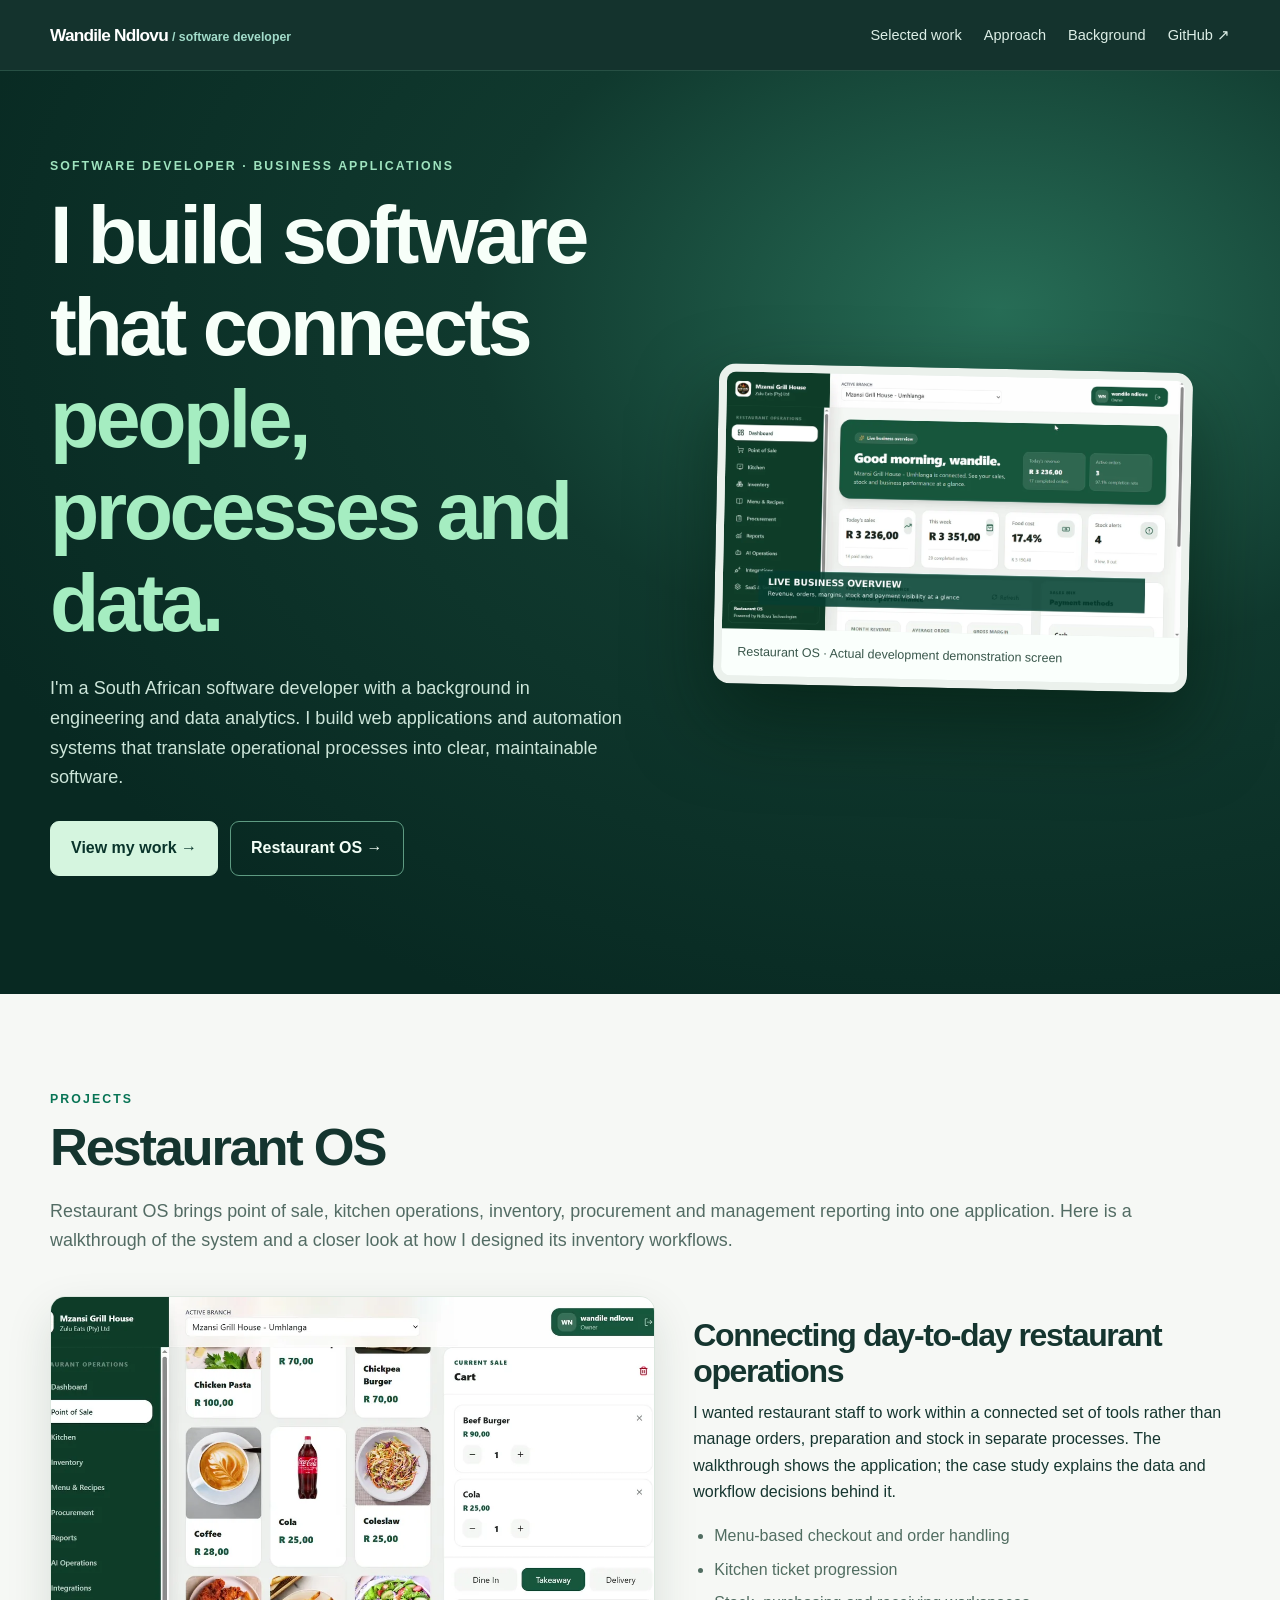
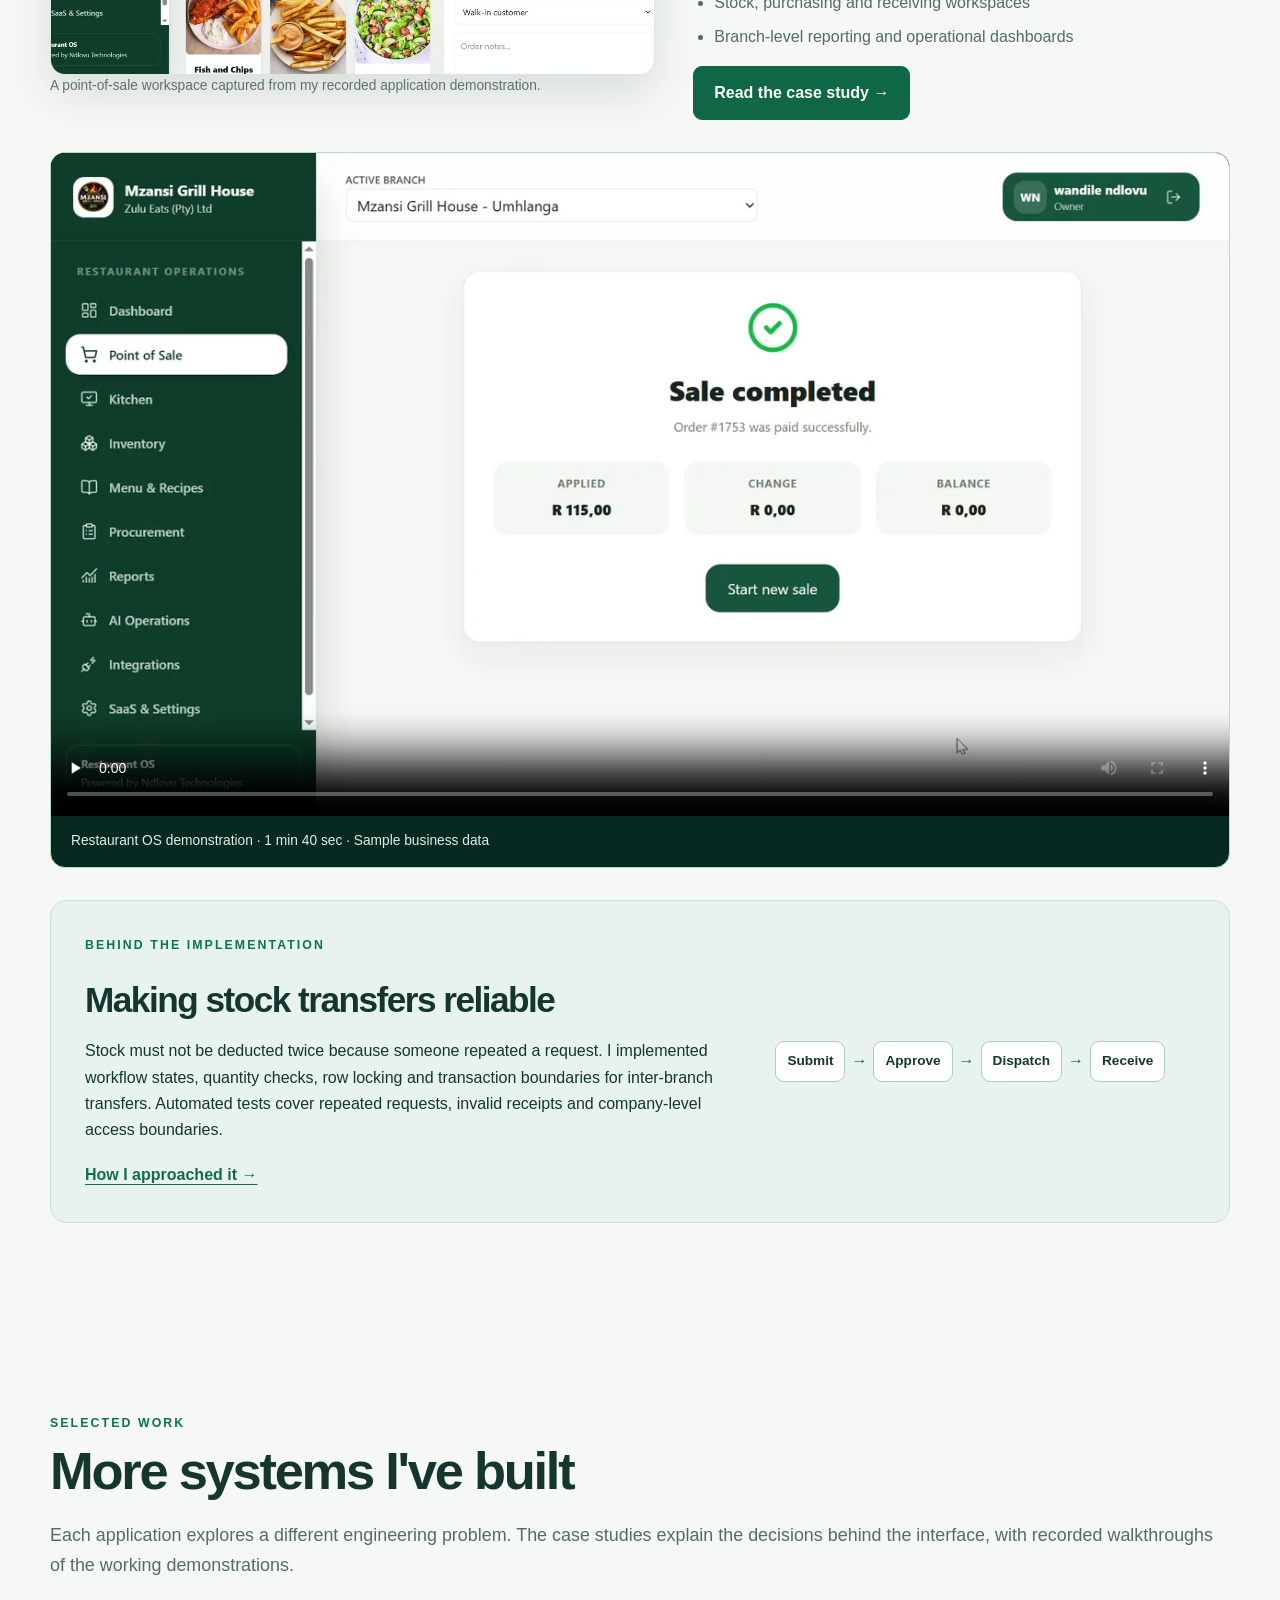
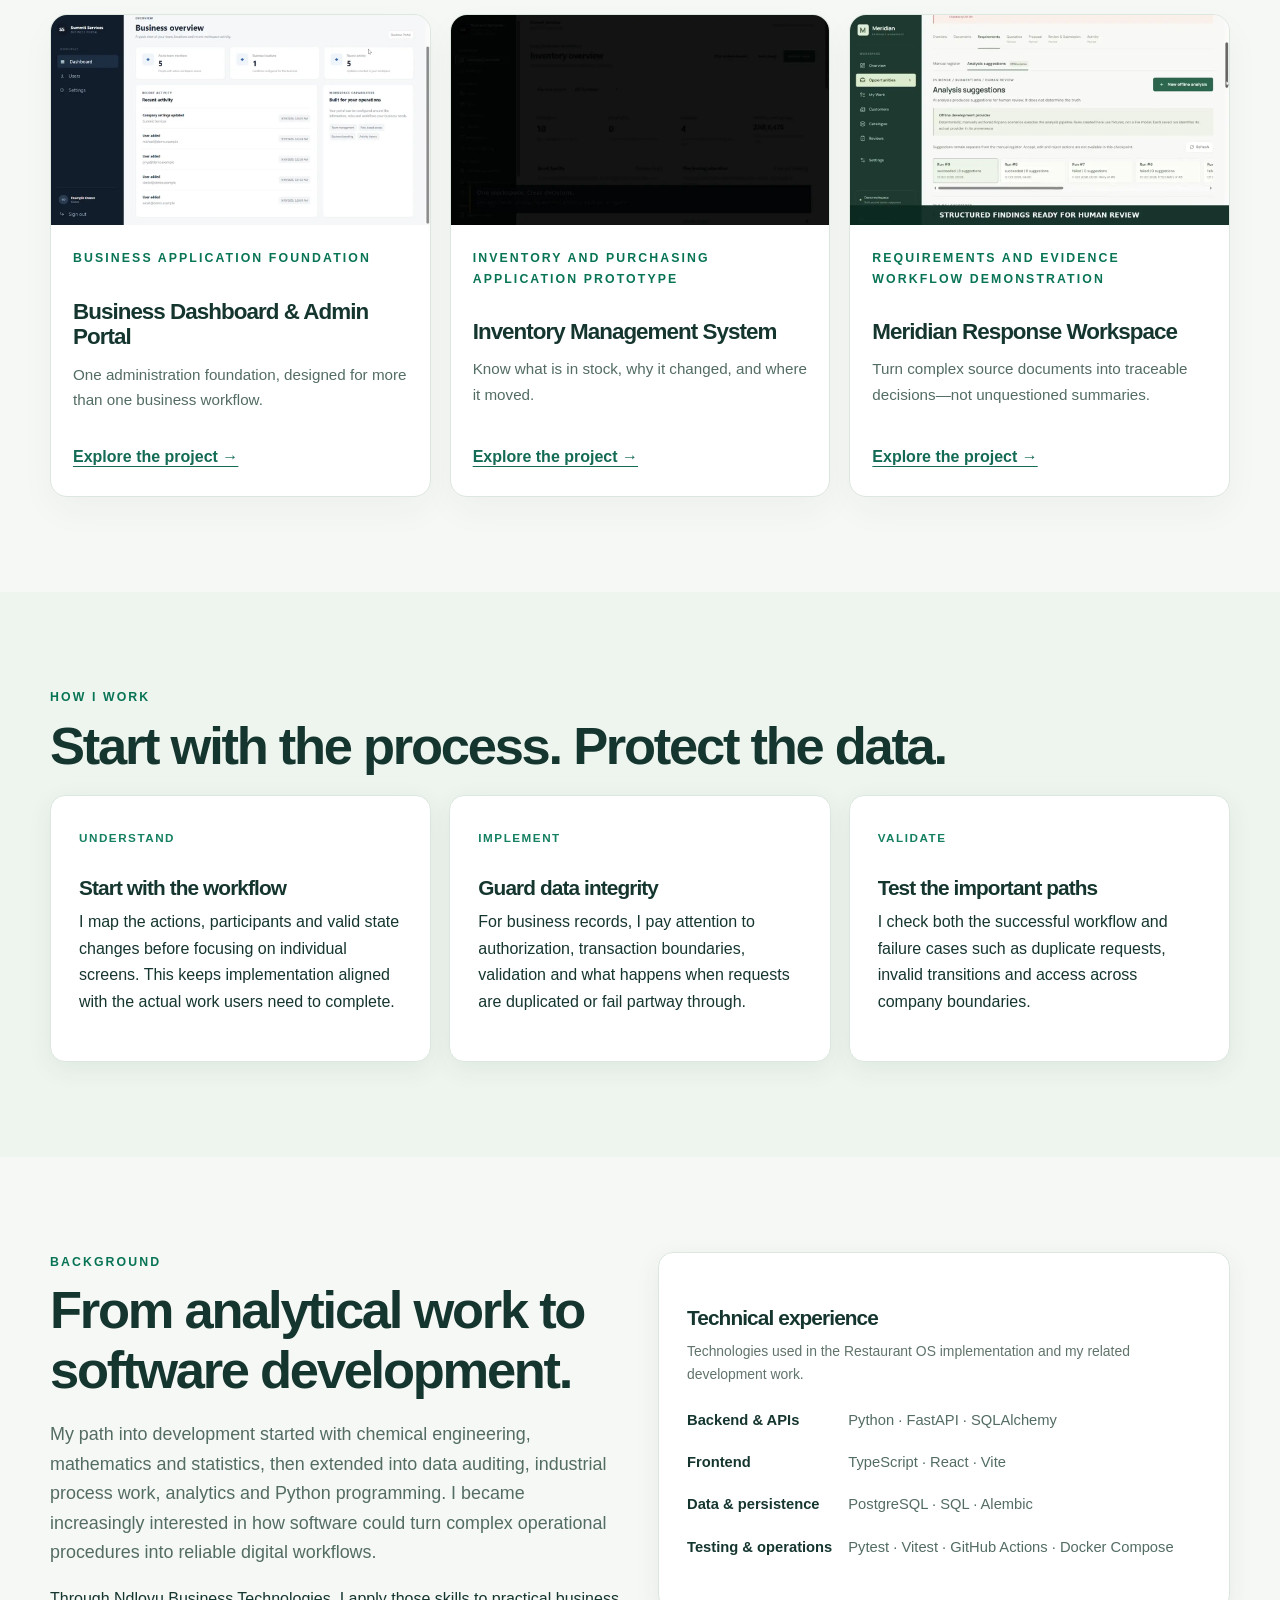
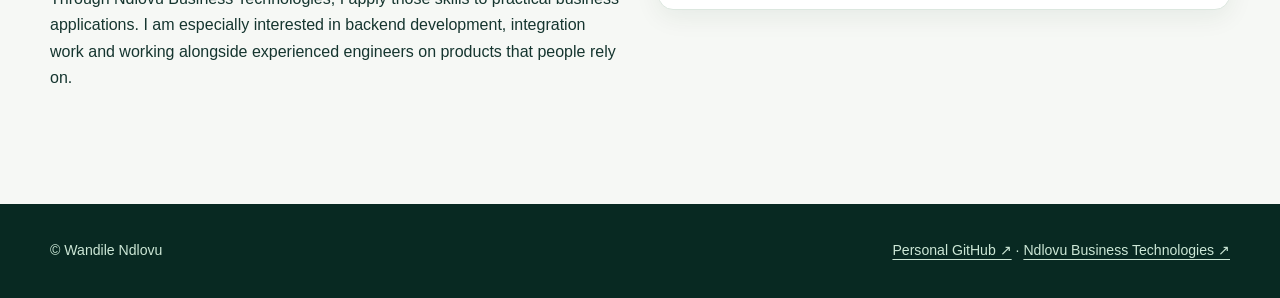
==== index.html @ 146ebb89 "Publish Wandile Ndlovu engineering portfolio" ====
<!doctype html>
<html lang="en">
<head>
  <meta charset="utf-8"><meta name="viewport" content="width=device-width,initial-scale=1">
  <meta name="description" content="Wandile Ndlovu — software developer building backend systems, full-stack applications and business automation. Explore technical projects, demonstrations and design decisions.">
  <title>Wandile Ndlovu | Portfolio</title>
  <link rel="stylesheet" href="assets/style.css">
</head>
<body>
<a class="skip" href="#main">Skip to content</a>
<header class="top"><nav class="nav wrap" aria-label="Main navigation"><a class="brand" href="index.html">Wandile Ndlovu <small>/ software developer</small></a><div class="navlinks"><a href="#work">Selected work</a><a href="#approach">Approach</a><a href="#background">Background</a><a href="https://github.com/Mbuso100" rel="noopener noreferrer" target="_blank">GitHub ↗</a></div></nav></header>
<main id="main">
<section class="hero"><div class="wrap hero-inner"><div><div class="eyebrow">Software Developer · Business Applications</div><h1>I build software that connects <strong>people, processes and data.</strong></h1><p class="lede">I'm a South African software developer with a background in engineering and data analytics. I build web applications and automation systems that translate operational processes into clear, maintainable software.</p><div class="actions"><a class="button" href="#work">View my work →</a><a class="button secondary" href="projects/restaurant-os/index.html">Restaurant OS →</a></div></div><figure class="visual"><img src="assets/media/dashboard.webp" alt="Screenshot of the Restaurant OS management dashboard in a demonstration environment"><figcaption class="visual-caption">Restaurant OS · Actual development demonstration screen</figcaption></figure></div></section>
<section class="section" id="work"><div class="wrap"><div class="eyebrow dark">Projects</div><h2>Restaurant OS</h2><p class="lead">Restaurant OS brings point of sale, kitchen operations, inventory, procurement and management reporting into one application. Here is a walkthrough of the system and a closer look at how I designed its inventory workflows.</p>
<div class="featured-grid"><div><div class="hero-screenshot"><img src="assets/media/pos.webp" alt="Restaurant OS point-of-sale menu and cart interface"></div><p class="caption-text">A point-of-sale workspace captured from my recorded application demonstration.</p></div><div class="feature-content"><h3>Connecting day-to-day restaurant operations</h3><p>I wanted restaurant staff to work within a connected set of tools rather than manage orders, preparation and stock in separate processes. The walkthrough shows the application; the case study explains the data and workflow decisions behind it.</p><ul class="feature-list"><li>Menu-based checkout and order handling</li><li>Kitchen ticket progression</li><li>Stock, purchasing and receiving workspaces</li><li>Branch-level reporting and operational dashboards</li></ul><a class="button dark-btn" href="projects/restaurant-os/index.html">Read the case study →</a></div></div>
<div class="video-card"><video controls playsinline preload="none" poster="assets/media/checkout.webp" src="assets/media/restaurant-os-walkthrough.mp4" aria-label="Restaurant OS product demonstration">This browser cannot play the video.</video><figcaption>Restaurant OS demonstration · 1 min 40 sec · Sample business data</figcaption></div>
<div class="insight-box"><div><div class="eyebrow dark">Behind the implementation</div><h3>Making stock transfers reliable</h3><p>Stock must not be deducted twice because someone repeated a request. I implemented workflow states, quantity checks, row locking and transaction boundaries for inter-branch transfers. Automated tests cover repeated requests, invalid receipts and company-level access boundaries.</p><a class="inline-link" href="projects/restaurant-os/index.html#integrity">How I approached it →</a></div><div class="flow-mini"><div>Submit</div><span>→</span><div>Approve</div><span>→</span><div>Dispatch</div><span>→</span><div>Receive</div></div></div>
</div></section>
<section class="section" id="more-projects"><div class="wrap"><div class="eyebrow dark">Selected work</div><h2>More systems I've built</h2><p class="lead">Each application explores a different engineering problem. The case studies explain the decisions behind the interface, with recorded walkthroughs of the working demonstrations.</p><div class="visual-projects"><article class="visual-project"><a href="projects/business-dashboard/index.html" class="visual-project-image"><img loading="lazy" src="assets/media/business-dashboard.webp" alt="Business Dashboard &amp; Admin Portal actual application demonstration screen"></a><div class="visual-project-body"><div class="eyebrow dark">Business application foundation</div><h3>Business Dashboard &amp; Admin Portal</h3><p>One administration foundation, designed for more than one business workflow.</p><a class="inline-link" href="projects/business-dashboard/index.html">Explore the project →</a></div></article><article class="visual-project"><a href="projects/inventory-management/index.html" class="visual-project-image"><img loading="lazy" src="assets/media/inventory-overview.webp" alt="Inventory Management System actual application demonstration screen"></a><div class="visual-project-body"><div class="eyebrow dark">Inventory and purchasing application prototype</div><h3>Inventory Management System</h3><p>Know what is in stock, why it changed, and where it moved.</p><a class="inline-link" href="projects/inventory-management/index.html">Explore the project →</a></div></article><article class="visual-project"><a href="projects/meridian-response/index.html" class="visual-project-image"><img loading="lazy" src="assets/media/meridian-review.webp" alt="Meridian Response Workspace actual application demonstration screen"></a><div class="visual-project-body"><div class="eyebrow dark">Requirements and evidence workflow demonstration</div><h3>Meridian Response Workspace</h3><p>Turn complex source documents into traceable decisions—not unquestioned summaries.</p><a class="inline-link" href="projects/meridian-response/index.html">Explore the project →</a></div></article></div></div></section><section class="section alt" id="approach"><div class="wrap"><div class="eyebrow dark">How I work</div><h2>Start with the process. Protect the data.</h2><div class="grid3"><article class="panel"><span class="num">Understand</span><h3>Start with the workflow</h3><p>I map the actions, participants and valid state changes before focusing on individual screens. This keeps implementation aligned with the actual work users need to complete.</p></article><article class="panel"><span class="num">Implement</span><h3>Guard data integrity</h3><p>For business records, I pay attention to authorization, transaction boundaries, validation and what happens when requests are duplicated or fail partway through.</p></article><article class="panel"><span class="num">Validate</span><h3>Test the important paths</h3><p>I check both the successful workflow and failure cases such as duplicate requests, invalid transitions and access across company boundaries.</p></article></div></div></section>
<section class="section" id="background"><div class="wrap two"><div><div class="eyebrow dark">Background</div><h2>From analytical work to software development.</h2><p class="lead">My path into development started with chemical engineering, mathematics and statistics, then extended into data auditing, industrial process work, analytics and Python programming. I became increasingly interested in how software could turn complex operational procedures into reliable digital workflows.</p><p>Through Ndlovu Business Technologies, I apply those skills to practical business applications. I am especially interested in backend development, integration work and working alongside experienced engineers on products that people rely on.</p></div><aside class="panel"><h3>Technical experience</h3><p class="small">Technologies used in the Restaurant OS implementation and my related development work.</p><dl class="stack-list"><dt>Backend & APIs</dt><dd>Python · FastAPI · SQLAlchemy</dd><dt>Frontend</dt><dd>TypeScript · React · Vite</dd><dt>Data & persistence</dt><dd>PostgreSQL · SQL · Alembic</dd><dt>Testing & operations</dt><dd>Pytest · Vitest · GitHub Actions · Docker Compose</dd></dl><p class="small"></p></aside></div></section>
</main><footer class="footer"><div class="wrap footer-flex"><span>© Wandile Ndlovu</span><span><a href="https://github.com/Mbuso100" rel="noopener noreferrer" target="_blank">Personal GitHub ↗</a> · <a href="https://ndlovutech.com" rel="noopener noreferrer" target="_blank">Ndlovu Business Technologies ↗</a></span></div></footer>
</body></html>
---- assets/style.css ----
:root{--ink:#15352f;--dark:#082922;--jade:#106746;--lime:#bcf2d1;--muted:#536c64;--paper:#f6f8f5;--surface:#fff;--stroke:#dce7df;--warm:#f5efdf;--max:1180px}*{box-sizing:border-box}html{scroll-behavior:smooth}body{margin:0;color:var(--ink);background:var(--paper);font:16px/1.65 Inter,ui-sans-serif,-apple-system,BlinkMacSystemFont,"Segoe UI",Arial,sans-serif;-webkit-font-smoothing:antialiased}a{color:#146b55;text-underline-offset:4px}a:hover{text-decoration-thickness:2px}img,video{max-width:100%;height:auto;display:block}h1,h2,h3{line-height:1.14;letter-spacing:-.043em}h1{font-size:clamp(2.7rem,6.3vw,5.6rem);margin:14px 0 24px}h2{font-size:clamp(2rem,4.1vw,3.4rem);margin:8px 0 20px}h3{font-size:1.3rem;margin:10px 0}p{margin:0 0 18px}.wrap{width:min(var(--max),calc(100% - 48px));margin:auto}.skip{position:absolute;left:-9999px;top:15px}.skip:focus{left:10px;z-index:9;padding:12px;background:#fff}.top{position:sticky;top:0;z-index:10;background:rgba(8,41,34,.95);backdrop-filter:blur(16px);border-bottom:1px solid #275044}.nav{display:flex;align-items:center;justify-content:space-between;gap:25px;min-height:70px}.brand{font-size:1.08rem;font-weight:820;color:white;letter-spacing:-.045em;text-decoration:none}.brand small{color:#a2dcca;font-size:.77rem;letter-spacing:0;font-weight:600}.navlinks{display:flex;gap:22px;align-items:center;flex-wrap:wrap}.navlinks a{color:#dceee6;font-size:.91rem;text-decoration:none}.navlinks a:hover{color:white}.hero{background:radial-gradient(ellipse at 78% 26%,#276d56 0%,#10392e 37%,#082922 80%);color:#f7fff9;padding:85px 0 94px}.hero-inner{display:grid;grid-template-columns:1.02fr .98fr;align-items:center;gap:50px}.eyebrow{text-transform:uppercase;font-weight:850;letter-spacing:.17em;font-size:.77rem;color:#9fe3bf}.eyebrow.dark{color:#087455}.hero .lede{font-size:1.13rem;color:#cce5d9;max-width:590px}.hero h1 strong{color:#a5edc1}.actions{display:flex;flex-wrap:wrap;gap:12px;margin:28px 0 24px}.button{display:inline-flex;gap:8px;align-items:center;padding:13px 20px;background:#d5f5df;color:#09342b;border:1px solid #d5f5df;border-radius:9px;text-decoration:none;font-weight:780}.button:hover{background:#f5fff8}.button.secondary{background:transparent;border-color:#5e9b82;color:#f3fff7}.button.secondary:hover{background:#164436}.micro{color:#b6d3c4;font-size:.82rem}.visual{background:#e7eee9;border:8px solid rgba(255,255,255,.14);border-radius:17px;overflow:hidden;box-shadow:0 35px 80px #00180c88;transform:rotate(1.2deg)}.visual img{width:100%;aspect-ratio:16/9;object-fit:cover}.visual .visual-caption{padding:13px 16px;background:#fafffc;color:#38564a;font-size:.78rem}.section{padding:95px 0}.section.alt{background:#eef5ef}.section.sand{background:#f5f0e6}.intro{max-width:850px}.lead{color:var(--muted);font-size:1.12rem}.bar{display:flex;align-items:center;gap:13px;flex-wrap:wrap;margin:20px 0}.tag{border:1px solid #c5ddcd;background:#f2faf4;border-radius:50px;color:#175b45;font-size:.76rem;padding:5px 11px;font-weight:710}.tag.ghost{background:transparent;border-color:#8fba9d;color:#bde6cc}.evidence{display:grid;grid-template-columns:repeat(3,1fr);gap:16px;margin-top:32px}.stat{border:1px solid var(--stroke);background:white;border-radius:15px;padding:24px}.stat strong{display:block;font-size:2.2rem;line-height:1.2;color:#07543c}.stat span{font-size:.9rem;color:#60736d}.story{display:grid;grid-template-columns:repeat(2,1fr);gap:22px;margin-top:36px}.shot{border-radius:14px;overflow:hidden;border:1px solid var(--stroke);background:white}.shot img{width:100%;aspect-ratio:16/9;object-fit:cover}.shot .meta{padding:19px 22px 21px}.num{font-size:.73rem;color:#158061;letter-spacing:.13em;text-transform:uppercase;font-weight:850}.shot .meta p{font-size:.93rem;color:var(--muted);margin:0}.video-card{border-radius:15px;overflow:hidden;border:1px solid #bad8c7;background:#082922;margin:32px 0}.video-card video{width:100%;max-height:75vh;background:black}.video-card figcaption{padding:14px 20px;color:#dcefe3;font-size:.86rem}.two{display:grid;grid-template-columns:1fr 1fr;gap:36px;align-items:start}.panel{border:1px solid var(--stroke);background:#fff;padding:28px;border-radius:15px;box-shadow:0 7px 26px #123b2012}.workflow{display:flex;gap:8px;flex-wrap:wrap;margin:22px 0}.state{padding:7px 11px;border:1px solid #c7dccd;background:#f3faf5;border-radius:8px;font-size:.79rem;font-weight:760}.arrow{align-self:center;color:#6d9780}.test-table{width:100%;border-collapse:collapse;background:white;border-radius:12px;overflow:hidden;font-size:.92rem}th{text-align:left;background:#daeddf;padding:13px}td{padding:13px;border-bottom:1px solid #e6eee7;vertical-align:top}tr:last-child td{border:0}.notes{border-left:4px solid #249066;padding:12px 17px;background:#ecf8ef;color:#315a49;margin-top:22px}.feature-list{margin:16px 0;padding-left:21px;color:#516d61}.feature-list li{margin:7px 0}.link-card{display:block;border:1px solid #cfded4;background:white;border-radius:14px;text-decoration:none;color:inherit;padding:24px}.link-card:hover{border-color:#69b18d;transform:translateY(-2px)}.portfolio-grid{display:grid;grid-template-columns:repeat(3,1fr);gap:18px;margin-top:30px}.small{font-size:.87rem;color:#60746a}.footer{background:var(--dark);color:#cce7d6;padding:35px 0;font-size:.88rem}.footer a{color:#cce7d6}.evidence-line{font-size:.86rem;color:#5d7166}.case-hero{background:linear-gradient(125deg,#082921,#174c37);color:#fff;padding:72px 0}.case-hero .lead{color:#d2e8db;max-width:825px}.case-text{max-width:790px}.section h3:not(.shot h3){margin-top:25px}.grid3{display:grid;grid-template-columns:repeat(3,1fr);gap:18px}.bullet-panel{background:#fff;border:1px solid var(--stroke);padding:23px;border-radius:12px}.bullet-panel strong{display:block;color:#0b4e3b;margin-bottom:9px}.caption-text{font-size:.86rem;color:#5e736a}.rule{border:0;border-top:1px solid #dce9df;margin:34px 0}.quote{font-size:1.28rem;font-weight:680;line-height:1.55;border-left:5px solid #12845d;padding:14px 23px;margin:25px 0;background:#ecf5ee}.testnote{font-size:.84rem;color:#667f71}.inline-link{font-weight:750}.outline{border:1px dashed #adc9b4;border-radius:10px;padding:18px;color:#426d56;background:#fff}.section.compact{padding:55px 0}.codeish{font-family:ui-monospace,SFMono-Regular,Consolas,monospace;font-size:.84rem}.diagram{display:flex;align-items:center;gap:10px;flex-wrap:wrap;margin:25px 0}.diagram .node{background:#f8fcf8;border:1px solid #c9dfcf;border-radius:8px;padding:12px 16px;font-size:.91rem;font-weight:720}.diagram .tiny{color:#668a77}@media(max-width:950px){.hero-inner{grid-template-columns:1fr}.visual{transform:none;max-width:820px}.portfolio-grid,.grid3{grid-template-columns:1fr 1fr}.two{grid-template-columns:1fr}.hero{padding:58px 0}.section{padding:70px 0}}@media(max-width:650px){.wrap{width:min(100% - 28px,1180px)}.nav{align-items:flex-start;flex-direction:column;gap:7px;padding:16px 0}.navlinks{gap:17px}.navlinks a{font-size:.83rem}.hero{padding:42px 0 55px}.story,.evidence,.portfolio-grid,.grid3{grid-template-columns:1fr}.section{padding:53px 0}.panel{padding:20px}.stat{padding:19px}.shot .meta{padding:17px}.case-hero{padding:48px 0}.diagram .node{font-size:.79rem}h1{font-size:clamp(2.6rem,10vw,4rem)}.hero .lede{font-size:1.04rem}}

/* Case-study typography and layout */
.featured-grid{display:grid;grid-template-columns:1.06fr .94fr;gap:38px;align-items:center;margin-top:36px}
.hero-screenshot{background:#e8f2ed;border:1px solid var(--stroke);border-radius:15px;overflow:hidden;box-shadow:0 18px 45px #16372621}
.hero-screenshot img{width:100%;aspect-ratio:16/10;object-fit:cover}
.feature-content h3{font-size:clamp(1.5rem,2.6vw,2rem);margin-top:0}
.button.dark-btn{background:var(--jade);color:#fff;border-color:var(--jade)}.button.dark-btn:hover{background:#084e34}
.button.subtle-btn{background:transparent;border-color:#b2d5be;color:#145440}
.insight-box{display:grid;grid-template-columns:1.4fr 1fr;gap:32px;align-items:center;margin-top:25px;padding:34px;border-radius:17px;background:#e8f3ed;border:1px solid #c8e1d3}
.insight-box h3{font-size:clamp(1.6rem,2.8vw,2.2rem);margin:9px 0 18px}
.flow-mini{display:flex;gap:6px;align-items:center;justify-content:center;flex-wrap:wrap}
.flow-mini div{border-radius:9px;background:white;border:1px solid #abcdb9;padding:8px 11px;font-weight:740;font-size:.85rem}.flow-mini span{color:var(--jade)}
.stack-list{display:grid;grid-template-columns:auto 1fr;column-gap:16px;row-gap:18px;margin:22px 0}.stack-list dt{font-weight:800;font-size:.92rem}.stack-list dd{margin:0;color:var(--muted);font-size:.92rem}
.footer-flex{display:flex;align-items:center;justify-content:space-between;gap:14px;flex-wrap:wrap}
.case-hero h1{margin:14px 0}.case-lead{color:#e2f1e7;font-size:clamp(1.18rem,2.1vw,1.55rem);max-width:935px;line-height:1.57}
.case-facts{display:grid;grid-template-columns:1fr 1fr 1fr;gap:14px;margin:31px 0 0}
.case-facts span{border-top:1px solid #679780;padding-top:12px;font-size:.93rem;color:#dcf0e4}
.case-facts strong{display:block;color:#a6ecc7;font-size:.77rem;letter-spacing:.09em;text-transform:uppercase;margin-bottom:6px}
.arch-card{background:#f3faf4;border:1px solid #c4ddc9;border-radius:18px;padding:28px;display:flex;flex-direction:column;align-items:center;margin:32px 0}
.arch-segment{border:1px solid #b7d3c2;background:#fff;border-radius:12px;padding:15px 28px;width:min(560px,100%);text-align:center}
.arch-segment strong{display:block;color:#074e37}.arch-segment span{color:var(--muted);font-size:.88rem}
.arch-arrow{font-size:.86rem;font-weight:700;color:var(--jade);padding:8px}
.stack-foot{padding-top:18px;border-top:1px solid var(--stroke);color:var(--muted);font-size:.92rem}
.test-grid{display:grid;grid-template-columns:1fr 1fr;gap:12px;margin:20px 0}.test-grid>div{border:1px solid var(--stroke);border-radius:10px;padding:15px;background:#f8fbf8}.test-grid strong{display:block;font-size:.9rem}.test-grid span{color:var(--muted);font-size:.88rem}
.nextstep{border-left:4px solid #0f805b;background:#f0f7f2;padding:18px 22px;margin-top:26px}
@media(max-width:950px){.featured-grid,.insight-box{grid-template-columns:1fr}.case-facts{grid-template-columns:1fr 1fr}}
@media(max-width:650px){.case-facts,.test-grid{grid-template-columns:1fr}.stack-list{grid-template-columns:1fr;row-gap:4px}.stack-list dd{margin-bottom:11px}.insight-box{padding:22px}.case-lead{font-size:1.12rem}}
code{overflow-wrap:anywhere;word-break:break-word}

/* Project overview additions */
.project-tiles{display:grid;grid-template-columns:repeat(3,minmax(0,1fr));gap:17px;margin-top:26px}.project-tile{display:flex;flex-direction:column;justify-content:space-between;border:1px solid var(--stroke);background:#fff;border-radius:15px;padding:26px;min-height:248px}.project-tile h3{margin:9px 0 11px}.project-tile p{font-size:.96rem;color:var(--muted)}.project-tile a{font-weight:750}.external-demo{display:flex;justify-content:space-between;align-items:center;gap:24px;background:#eaf3ed;border:1px solid #cfdfd3;border-radius:17px;padding:28px;margin:30px 0}.external-demo p{margin:8px 0 0;color:var(--muted)}.external-demo .button{background:#0d6849;color:#fff;border-color:#0d6849;white-space:nowrap}.section-tight{padding:50px 0}.reading{max-width:850px}.reading p{color:#52695f;font-size:1.04rem}.metric-intro{border:1px solid #d3e5d9;background:#f4faf5;padding:25px;border-radius:12px;margin-top:24px}.project-facts{display:flex;flex-wrap:wrap;gap:12px;margin-top:22px}.project-facts span{color:#cff2df;border:1px solid #52836d;border-radius:8px;padding:8px 13px;font-size:.88rem}.project-facts b{color:white}.private-label{font-size:.82rem;letter-spacing:.02em;color:#597468}.case-steps{counter-reset:step}.case-steps li{margin:0 0 14px}.decision-grid{display:grid;grid-template-columns:1fr 1fr;gap:18px;margin-top:28px}.decision-grid article{background:white;border:1px solid var(--stroke);padding:24px;border-radius:13px}.decision-grid article p{margin:0;color:var(--muted)}@media(max-width:880px){.project-tiles{grid-template-columns:1fr}.external-demo{flex-direction:column;align-items:flex-start}.decision-grid{grid-template-columns:1fr}}

/* Recorded application media and project navigation */
.visual-projects{display:grid;grid-template-columns:repeat(3,minmax(0,1fr));gap:19px;margin-top:34px}
.visual-project{border:1px solid var(--stroke);border-radius:17px;overflow:hidden;background:#fff;display:flex;flex-direction:column;box-shadow:0 14px 35px #10291e0a}
.visual-project-image{display:block;background:#eaf2eb;overflow:hidden}
.visual-project-image img{width:100%;height:210px;object-fit:cover;object-position:left top;transition:transform .25s ease}
.visual-project-image:hover img{transform:scale(1.025)}
.visual-project-body{padding:23px 22px 26px;display:flex;flex-direction:column;gap:5px;flex:1}
.visual-project-body h3{margin:9px 0 7px;font-size:1.4rem}
.visual-project-body p{color:var(--muted);font-size:.95rem;flex:1}
.visual-project-body a{margin-top:9px}
.demo-stills{display:grid;grid-template-columns:repeat(2,minmax(0,1fr));gap:18px;margin-top:35px}
.demo-shot{background:#fff;border:1px solid var(--stroke);border-radius:12px;overflow:hidden;margin:0}
.demo-shot img{width:100%;aspect-ratio:16/9;object-fit:cover}
.demo-shot figcaption{padding:12px 16px;color:var(--muted);font-size:.9rem}
.secondary-media{margin-top:-8px;margin-bottom:27px}
.secondary-media a{font-weight:740}
@media(max-width:920px){.visual-projects{grid-template-columns:repeat(2,minmax(0,1fr))}}
@media(max-width:650px){.visual-projects,.demo-stills{grid-template-columns:1fr}.visual-project-image img{height:auto;aspect-ratio:16/9}}
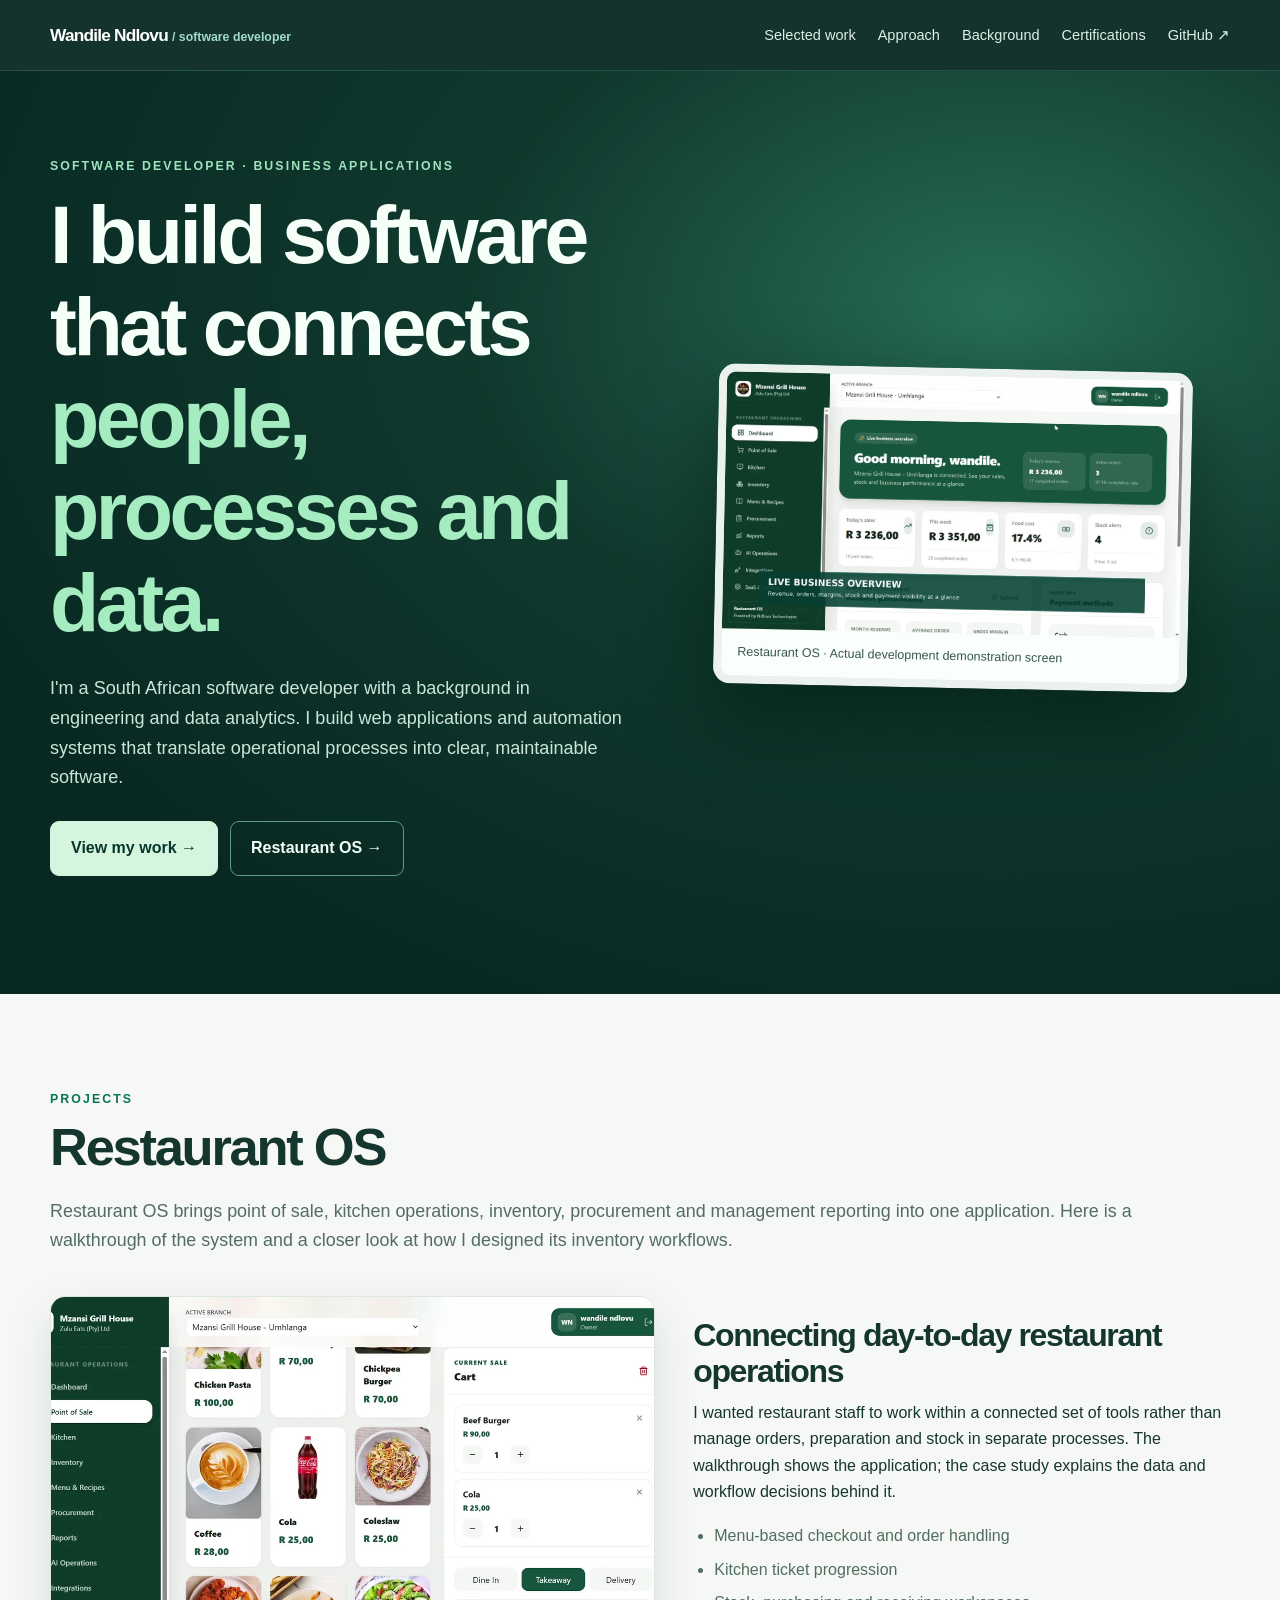
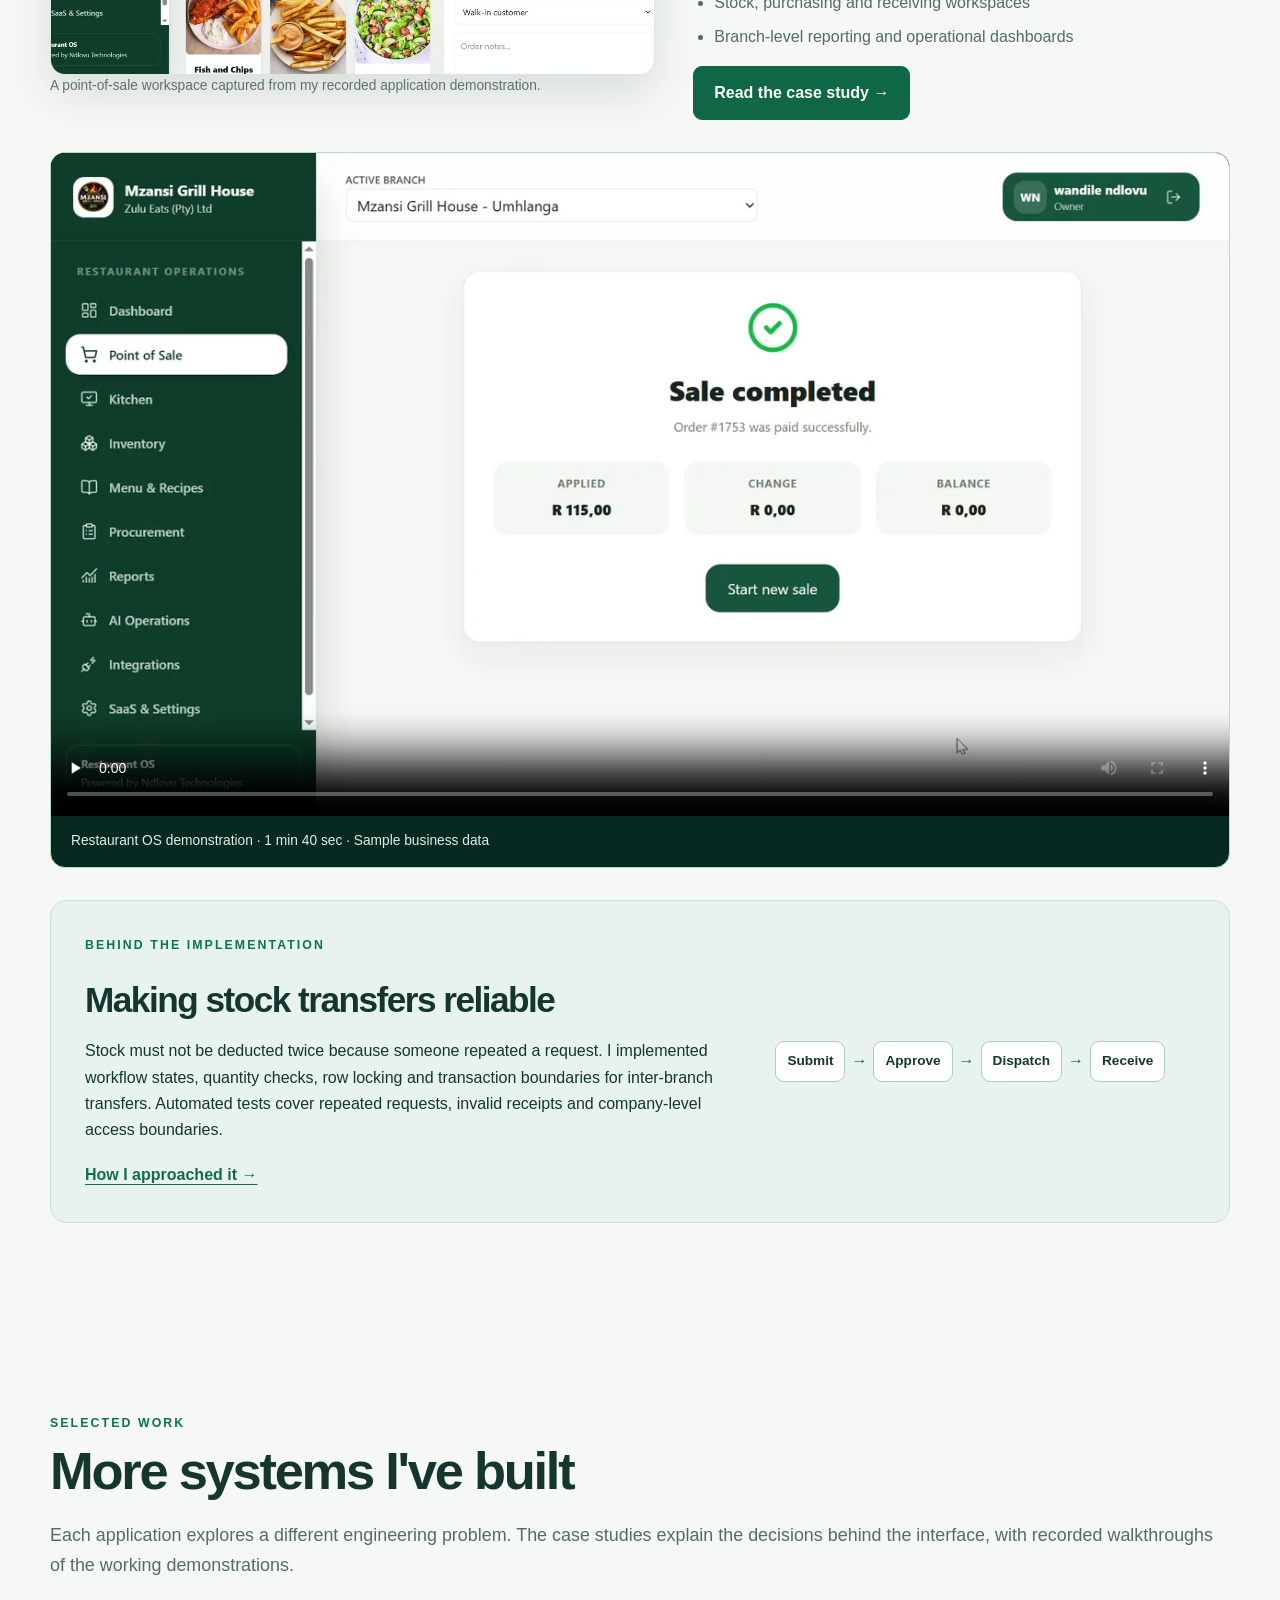
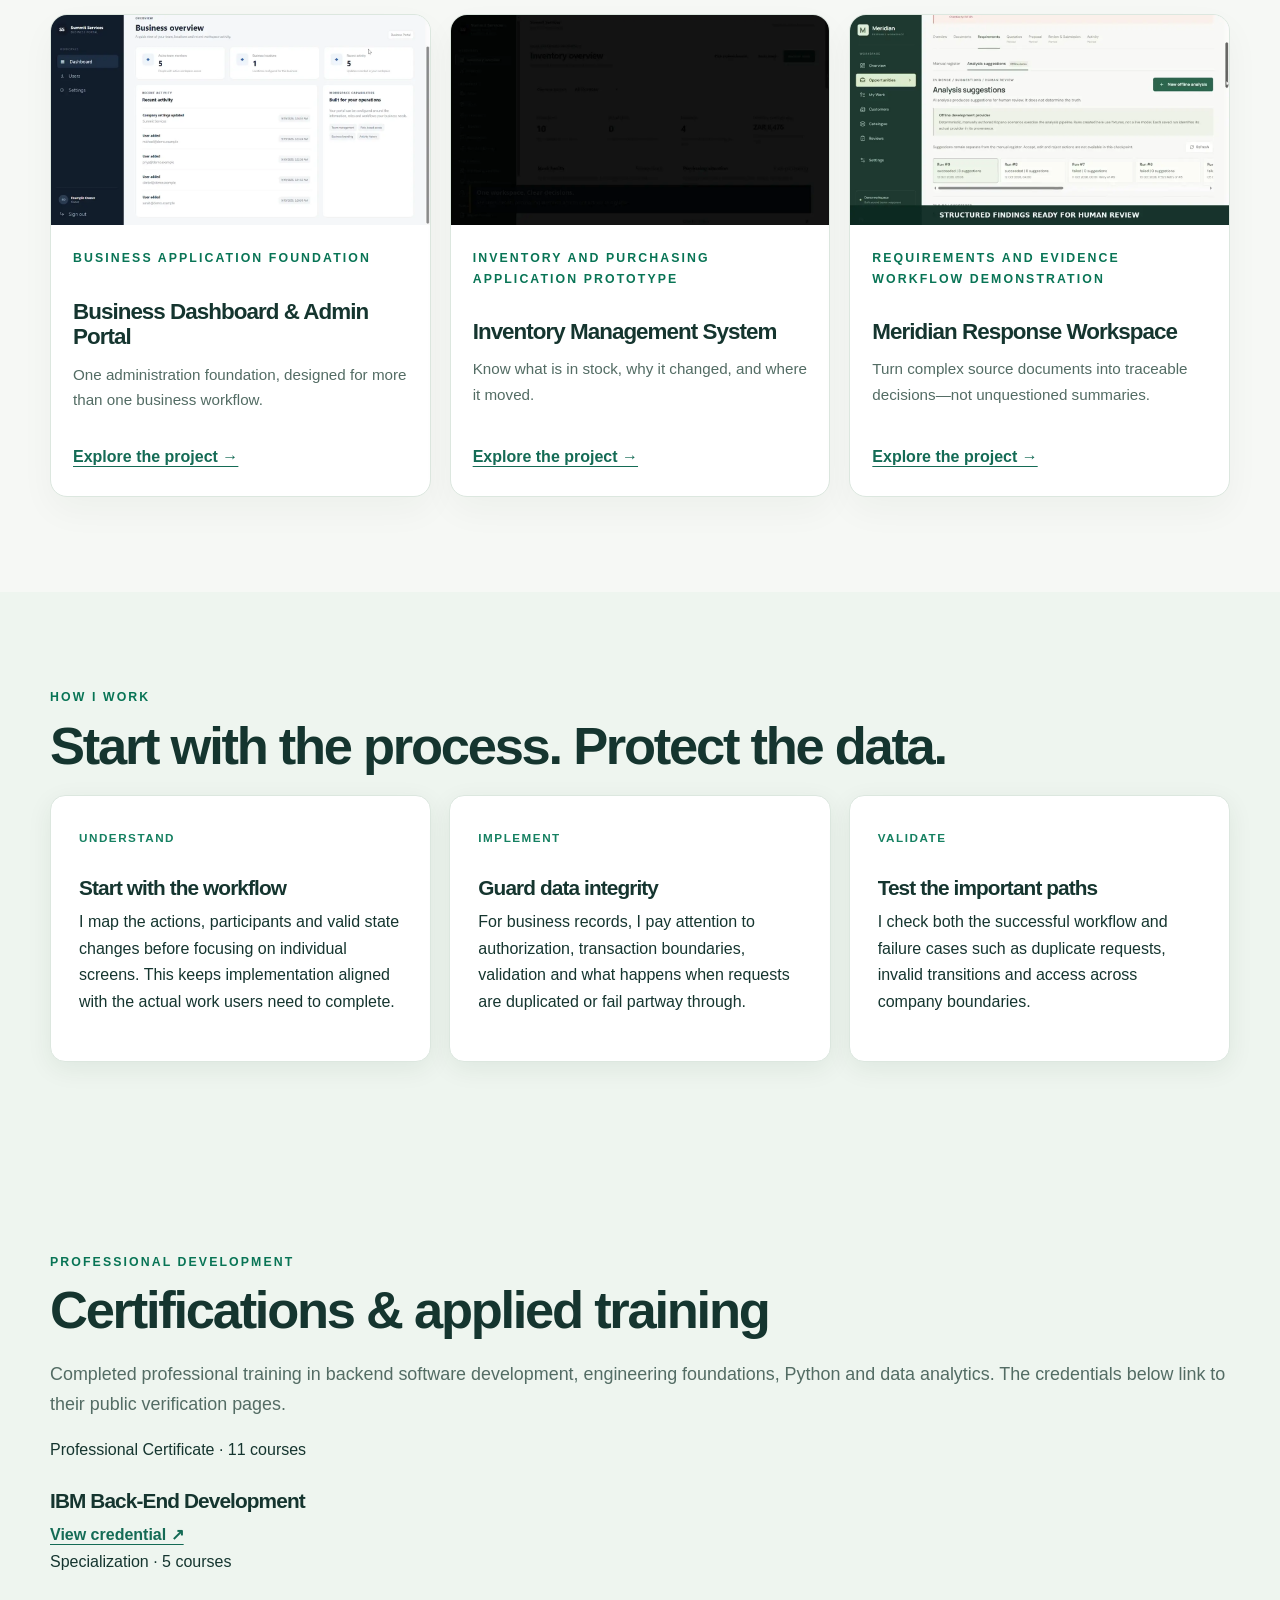
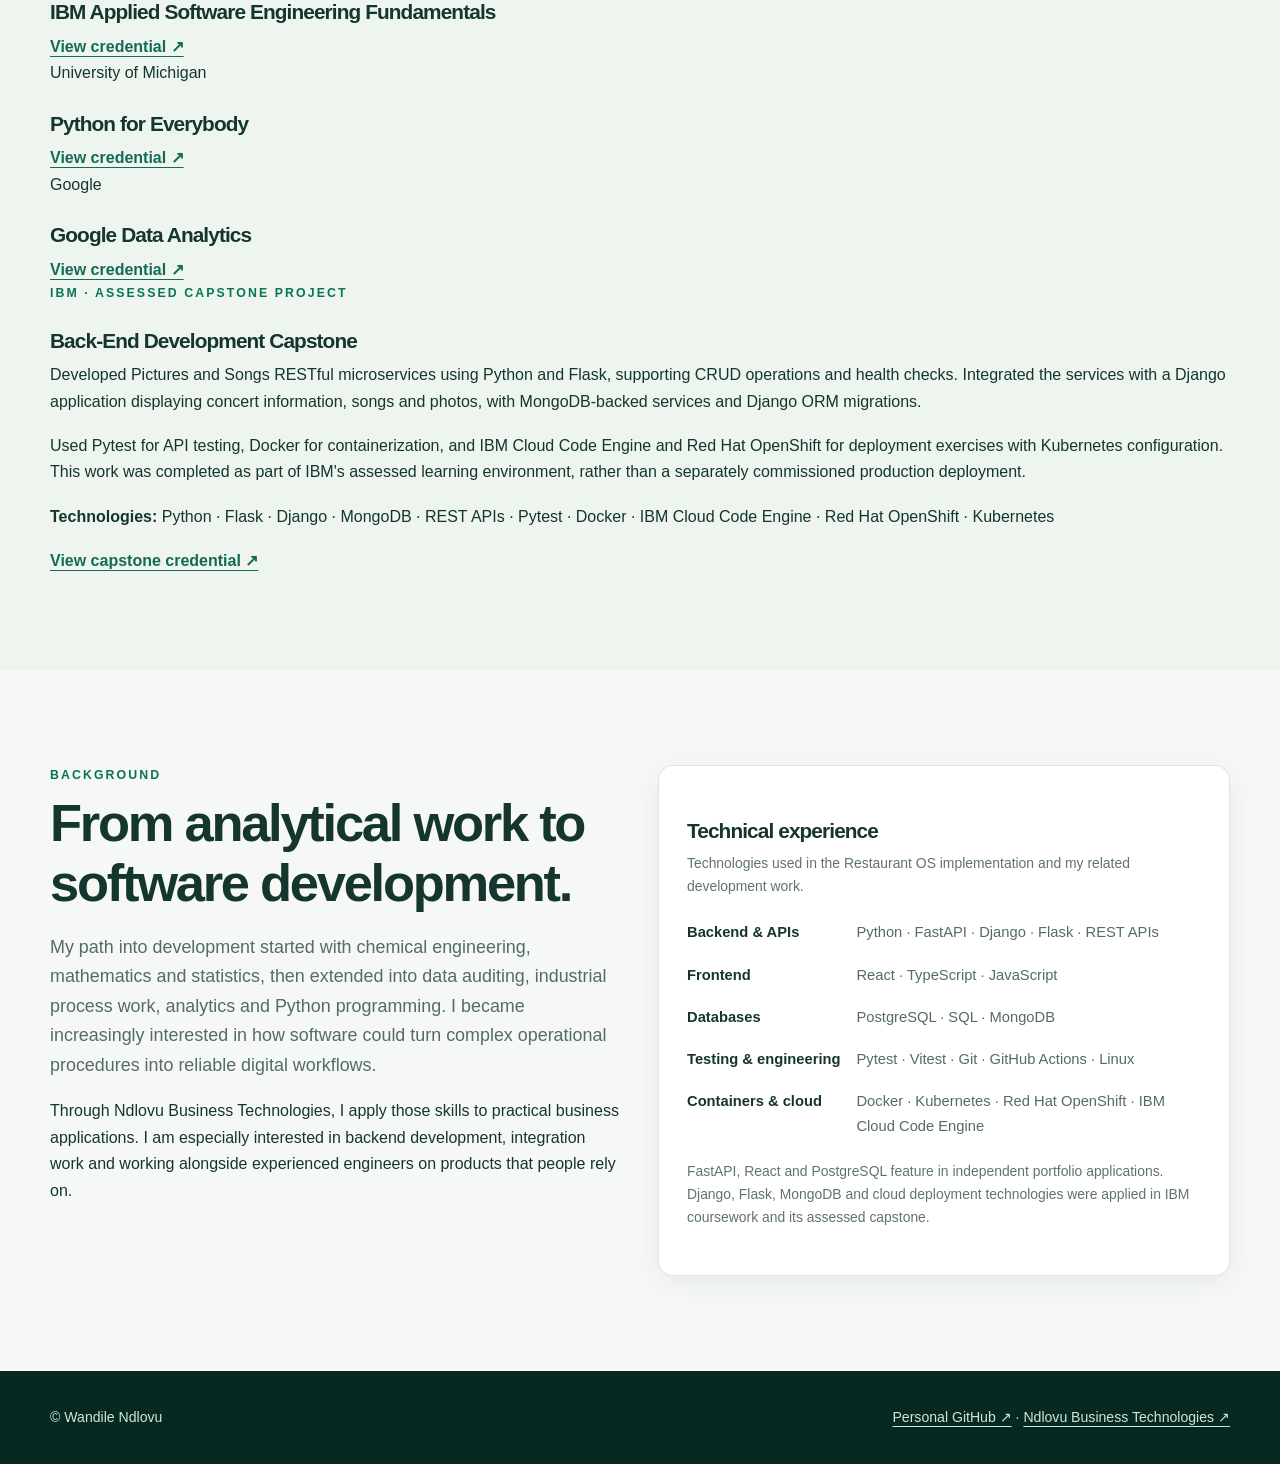
==== commit 4a839f88: "Add professional credentials and capstone to portfolio (index.html)" ====
--- a/index.html
+++ b/index.html
@@ -8,7 +8,7 @@
 </head>
 <body>
 <a class="skip" href="#main">Skip to content</a>
-<header class="top"><nav class="nav wrap" aria-label="Main navigation"><a class="brand" href="index.html">Wandile Ndlovu <small>/ software developer</small></a><div class="navlinks"><a href="#work">Selected work</a><a href="#approach">Approach</a><a href="#background">Background</a><a href="https://github.com/Mbuso100" rel="noopener noreferrer" target="_blank">GitHub ↗</a></div></nav></header>
+<header class="top"><nav class="nav wrap" aria-label="Main navigation"><a class="brand" href="index.html">Wandile Ndlovu <small>/ software developer</small></a><div class="navlinks"><a href="#work">Selected work</a><a href="#approach">Approach</a><a href="#background">Background</a><a href="#certifications">Certifications</a><a href="https://github.com/Mbuso100" rel="noopener noreferrer" target="_blank">GitHub ↗</a></div></nav></header>
 <main id="main">
 <section class="hero"><div class="wrap hero-inner"><div><div class="eyebrow">Software Developer · Business Applications</div><h1>I build software that connects <strong>people, processes and data.</strong></h1><p class="lede">I'm a South African software developer with a background in engineering and data analytics. I build web applications and automation systems that translate operational processes into clear, maintainable software.</p><div class="actions"><a class="button" href="#work">View my work →</a><a class="button secondary" href="projects/restaurant-os/index.html">Restaurant OS →</a></div></div><figure class="visual"><img src="assets/media/dashboard.webp" alt="Screenshot of the Restaurant OS management dashboard in a demonstration environment"><figcaption class="visual-caption">Restaurant OS · Actual development demonstration screen</figcaption></figure></div></section>
 <section class="section" id="work"><div class="wrap"><div class="eyebrow dark">Projects</div><h2>Restaurant OS</h2><p class="lead">Restaurant OS brings point of sale, kitchen operations, inventory, procurement and management reporting into one application. Here is a walkthrough of the system and a closer look at how I designed its inventory workflows.</p>
@@ -17,6 +17,7 @@
 <div class="insight-box"><div><div class="eyebrow dark">Behind the implementation</div><h3>Making stock transfers reliable</h3><p>Stock must not be deducted twice because someone repeated a request. I implemented workflow states, quantity checks, row locking and transaction boundaries for inter-branch transfers. Automated tests cover repeated requests, invalid receipts and company-level access boundaries.</p><a class="inline-link" href="projects/restaurant-os/index.html#integrity">How I approached it →</a></div><div class="flow-mini"><div>Submit</div><span>→</span><div>Approve</div><span>→</span><div>Dispatch</div><span>→</span><div>Receive</div></div></div>
 </div></section>
 <section class="section" id="more-projects"><div class="wrap"><div class="eyebrow dark">Selected work</div><h2>More systems I've built</h2><p class="lead">Each application explores a different engineering problem. The case studies explain the decisions behind the interface, with recorded walkthroughs of the working demonstrations.</p><div class="visual-projects"><article class="visual-project"><a href="projects/business-dashboard/index.html" class="visual-project-image"><img loading="lazy" src="assets/media/business-dashboard.webp" alt="Business Dashboard &amp; Admin Portal actual application demonstration screen"></a><div class="visual-project-body"><div class="eyebrow dark">Business application foundation</div><h3>Business Dashboard &amp; Admin Portal</h3><p>One administration foundation, designed for more than one business workflow.</p><a class="inline-link" href="projects/business-dashboard/index.html">Explore the project →</a></div></article><article class="visual-project"><a href="projects/inventory-management/index.html" class="visual-project-image"><img loading="lazy" src="assets/media/inventory-overview.webp" alt="Inventory Management System actual application demonstration screen"></a><div class="visual-project-body"><div class="eyebrow dark">Inventory and purchasing application prototype</div><h3>Inventory Management System</h3><p>Know what is in stock, why it changed, and where it moved.</p><a class="inline-link" href="projects/inventory-management/index.html">Explore the project →</a></div></article><article class="visual-project"><a href="projects/meridian-response/index.html" class="visual-project-image"><img loading="lazy" src="assets/media/meridian-review.webp" alt="Meridian Response Workspace actual application demonstration screen"></a><div class="visual-project-body"><div class="eyebrow dark">Requirements and evidence workflow demonstration</div><h3>Meridian Response Workspace</h3><p>Turn complex source documents into traceable decisions—not unquestioned summaries.</p><a class="inline-link" href="projects/meridian-response/index.html">Explore the project →</a></div></article></div></div></section><section class="section alt" id="approach"><div class="wrap"><div class="eyebrow dark">How I work</div><h2>Start with the process. Protect the data.</h2><div class="grid3"><article class="panel"><span class="num">Understand</span><h3>Start with the workflow</h3><p>I map the actions, participants and valid state changes before focusing on individual screens. This keeps implementation aligned with the actual work users need to complete.</p></article><article class="panel"><span class="num">Implement</span><h3>Guard data integrity</h3><p>For business records, I pay attention to authorization, transaction boundaries, validation and what happens when requests are duplicated or fail partway through.</p></article><article class="panel"><span class="num">Validate</span><h3>Test the important paths</h3><p>I check both the successful workflow and failure cases such as duplicate requests, invalid transitions and access across company boundaries.</p></article></div></div></section>
-<section class="section" id="background"><div class="wrap two"><div><div class="eyebrow dark">Background</div><h2>From analytical work to software development.</h2><p class="lead">My path into development started with chemical engineering, mathematics and statistics, then extended into data auditing, industrial process work, analytics and Python programming. I became increasingly interested in how software could turn complex operational procedures into reliable digital workflows.</p><p>Through Ndlovu Business Technologies, I apply those skills to practical business applications. I am especially interested in backend development, integration work and working alongside experienced engineers on products that people rely on.</p></div><aside class="panel"><h3>Technical experience</h3><p class="small">Technologies used in the Restaurant OS implementation and my related development work.</p><dl class="stack-list"><dt>Backend & APIs</dt><dd>Python · FastAPI · SQLAlchemy</dd><dt>Frontend</dt><dd>TypeScript · React · Vite</dd><dt>Data & persistence</dt><dd>PostgreSQL · SQL · Alembic</dd><dt>Testing & operations</dt><dd>Pytest · Vitest · GitHub Actions · Docker Compose</dd></dl><p class="small"></p></aside></div></section>
+<section class="section alt" id="certifications"><div class="wrap"><div class="eyebrow dark">Professional development</div><h2>Certifications &amp; applied training</h2><p class="lead">Completed professional training in backend software development, engineering foundations, Python and data analytics. The credentials below link to their public verification pages.</p><div class="credential-grid"><article class="credential-card"><div><p class="credential-issuer">Professional Certificate · 11 courses</p><h3>IBM Back-End Development</h3></div><a class="inline-link" href="https://coursera.org/share/a2dcc6f86585a7b8599a36f9d09b4b5b" target="_blank" rel="noopener noreferrer" aria-label="View certificate for IBM Back-End Development">View credential ↗</a></article><article class="credential-card"><div><p class="credential-issuer">Specialization · 5 courses</p><h3>IBM Applied Software Engineering Fundamentals</h3></div><a class="inline-link" href="https://coursera.org/share/a6c1c4b986ab6524336faaecf5420b88" target="_blank" rel="noopener noreferrer" aria-label="View certificate for IBM Applied Software Engineering Fundamentals">View credential ↗</a></article><article class="credential-card"><div><p class="credential-issuer">University of Michigan</p><h3>Python for Everybody</h3></div><a class="inline-link" href="https://coursera.org/share/98b746ebfc0a7ea8866aea2bcbd917bb" target="_blank" rel="noopener noreferrer" aria-label="View certificate for Python for Everybody">View credential ↗</a></article><article class="credential-card"><div><p class="credential-issuer">Google</p><h3>Google Data Analytics</h3></div><a class="inline-link" href="https://coursera.org/share/1961a213888c96dcf7efc5d45b0d8253" target="_blank" rel="noopener noreferrer" aria-label="View certificate for Google Data Analytics">View credential ↗</a></article></div><article class="capstone-panel"><div class="eyebrow dark">IBM · Assessed capstone project</div><h3>Back-End Development Capstone</h3><p>Developed Pictures and Songs RESTful microservices using Python and Flask, supporting CRUD operations and health checks. Integrated the services with a Django application displaying concert information, songs and photos, with MongoDB-backed services and Django ORM migrations.</p><p>Used Pytest for API testing, Docker for containerization, and IBM Cloud Code Engine and Red Hat OpenShift for deployment exercises with Kubernetes configuration. This work was completed as part of IBM's assessed learning environment, rather than a separately commissioned production deployment.</p><p class="capstone-tech"><strong>Technologies:</strong> Python · Flask · Django · MongoDB · REST APIs · Pytest · Docker · IBM Cloud Code Engine · Red Hat OpenShift · Kubernetes</p><a class="inline-link" href="https://coursera.org/share/3fd48afa4b3be724c8dde43e35e6f756" target="_blank" rel="noopener noreferrer">View capstone credential ↗</a></article></div></section>
+<section class="section" id="background"><div class="wrap two"><div><div class="eyebrow dark">Background</div><h2>From analytical work to software development.</h2><p class="lead">My path into development started with chemical engineering, mathematics and statistics, then extended into data auditing, industrial process work, analytics and Python programming. I became increasingly interested in how software could turn complex operational procedures into reliable digital workflows.</p><p>Through Ndlovu Business Technologies, I apply those skills to practical business applications. I am especially interested in backend development, integration work and working alongside experienced engineers on products that people rely on.</p></div><aside class="panel"><h3>Technical experience</h3><p class="small">Technologies used in the Restaurant OS implementation and my related development work.</p><dl class="stack-list"><dt>Backend &amp; APIs</dt><dd>Python · FastAPI · Django · Flask · REST APIs</dd><dt>Frontend</dt><dd>React · TypeScript · JavaScript</dd><dt>Databases</dt><dd>PostgreSQL · SQL · MongoDB</dd><dt>Testing &amp; engineering</dt><dd>Pytest · Vitest · Git · GitHub Actions · Linux</dd><dt>Containers &amp; cloud</dt><dd>Docker · Kubernetes · Red Hat OpenShift · IBM Cloud Code Engine</dd></dl><p class="small">FastAPI, React and PostgreSQL feature in independent portfolio applications. Django, Flask, MongoDB and cloud deployment technologies were applied in IBM coursework and its assessed capstone.</p></aside></div></section>
 </main><footer class="footer"><div class="wrap footer-flex"><span>© Wandile Ndlovu</span><span><a href="https://github.com/Mbuso100" rel="noopener noreferrer" target="_blank">Personal GitHub ↗</a> · <a href="https://ndlovutech.com" rel="noopener noreferrer" target="_blank">Ndlovu Business Technologies ↗</a></span></div></footer>
 </body></html>
--- a/assets/style.css
+++ b/assets/style.css
@@ -49,3 +49,13 @@
 .secondary-media a{font-weight:740}
 @media(max-width:920px){.visual-projects{grid-template-columns:repeat(2,minmax(0,1fr))}}
 @media(max-width:650px){.visual-projects,.demo-stills{grid-template-columns:1fr}.visual-project-image img{height:auto;aspect-ratio:16/9}}
+
+/* Case-study narrative: distinguish the business problem from the implemented solution. */
+.problem-solution h2{font-size:clamp(1.85rem,3.15vw,3rem);line-height:1.18}
+.solution-panel{border-top:4px solid #137757}
+.solution-panel .eyebrow{margin-bottom:8px}
+.solution-panel h3{font-size:clamp(1.32rem,2.1vw,1.75rem);line-height:1.22;letter-spacing:-.035em;margin:9px 0 15px}
+.solution-panel h4{font-size:.84rem;letter-spacing:.085em;text-transform:uppercase;color:#356b55;margin:24px 0 10px}
+.solution-panel p{color:#435e53}
+.solution-panel .feature-list{margin:8px 0 0}
+@media(max-width:650px){.problem-solution h2{font-size:clamp(1.75rem,8vw,2.4rem)}}
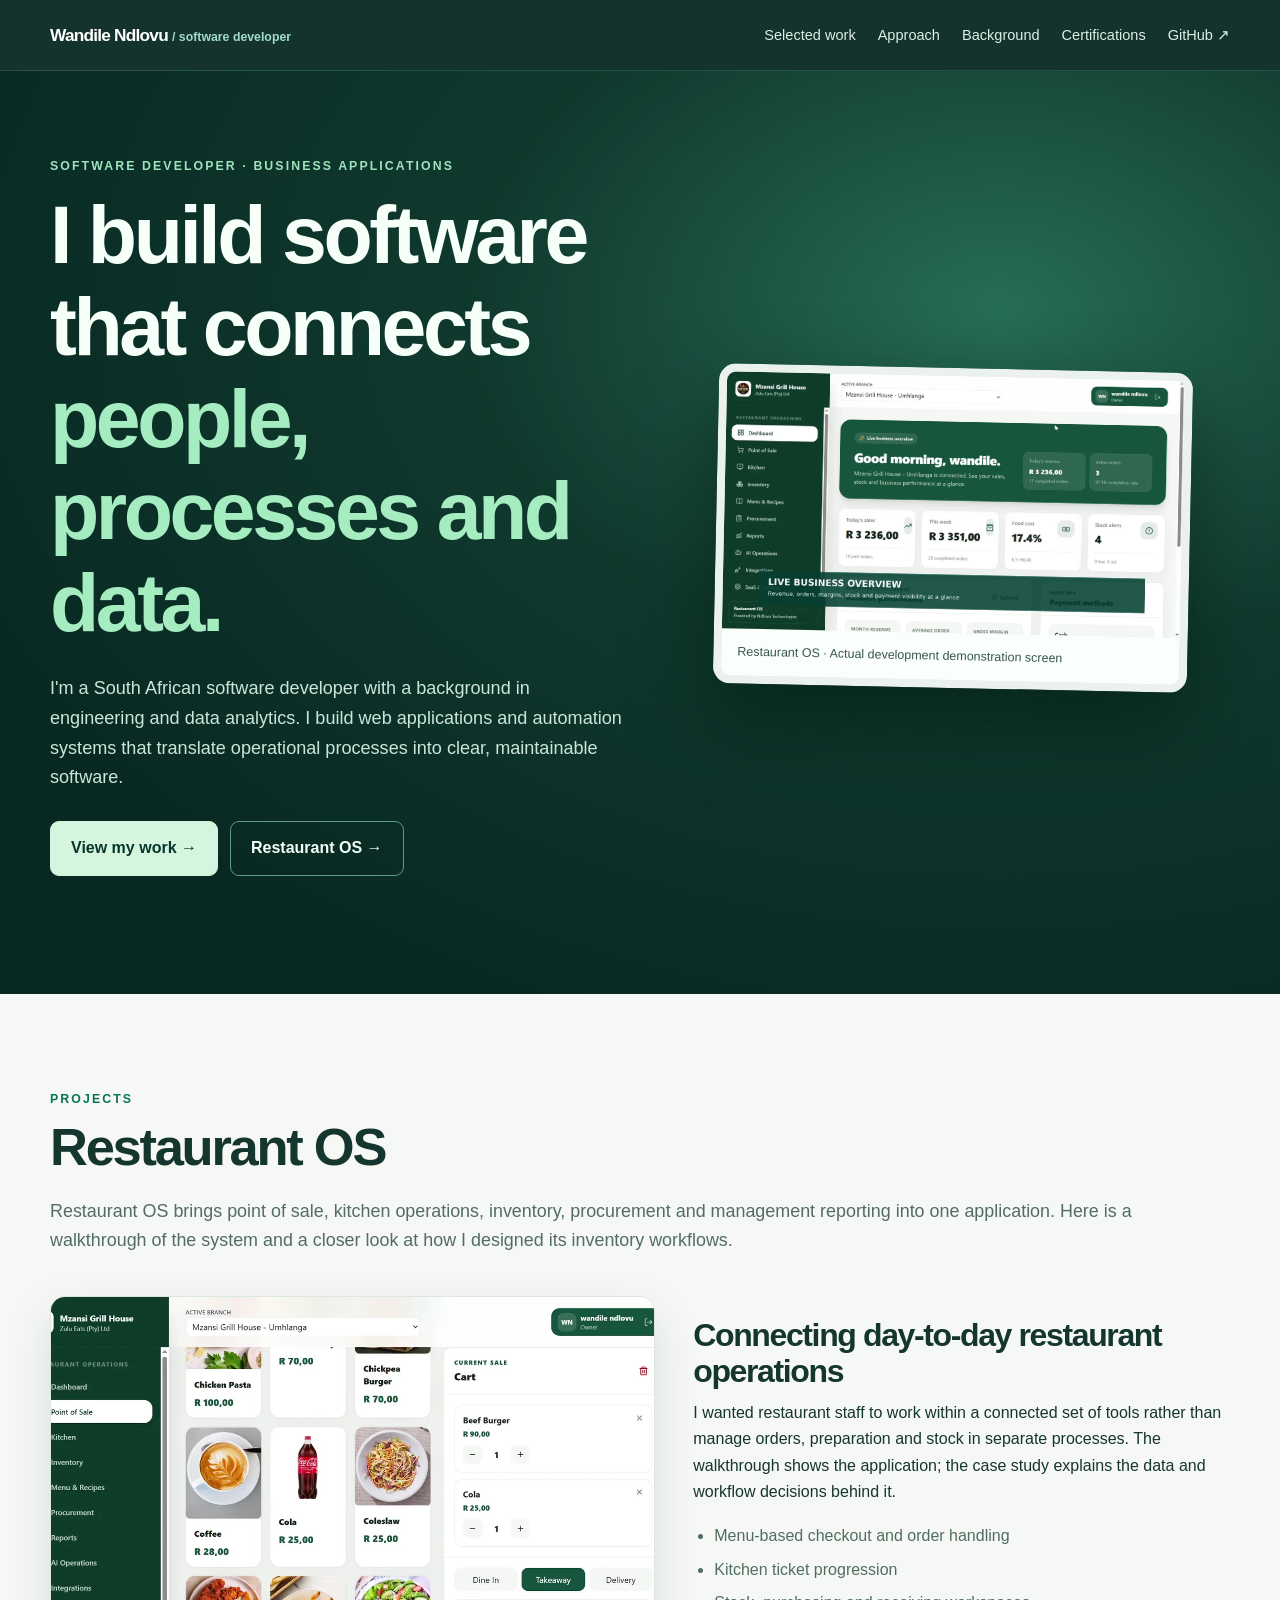
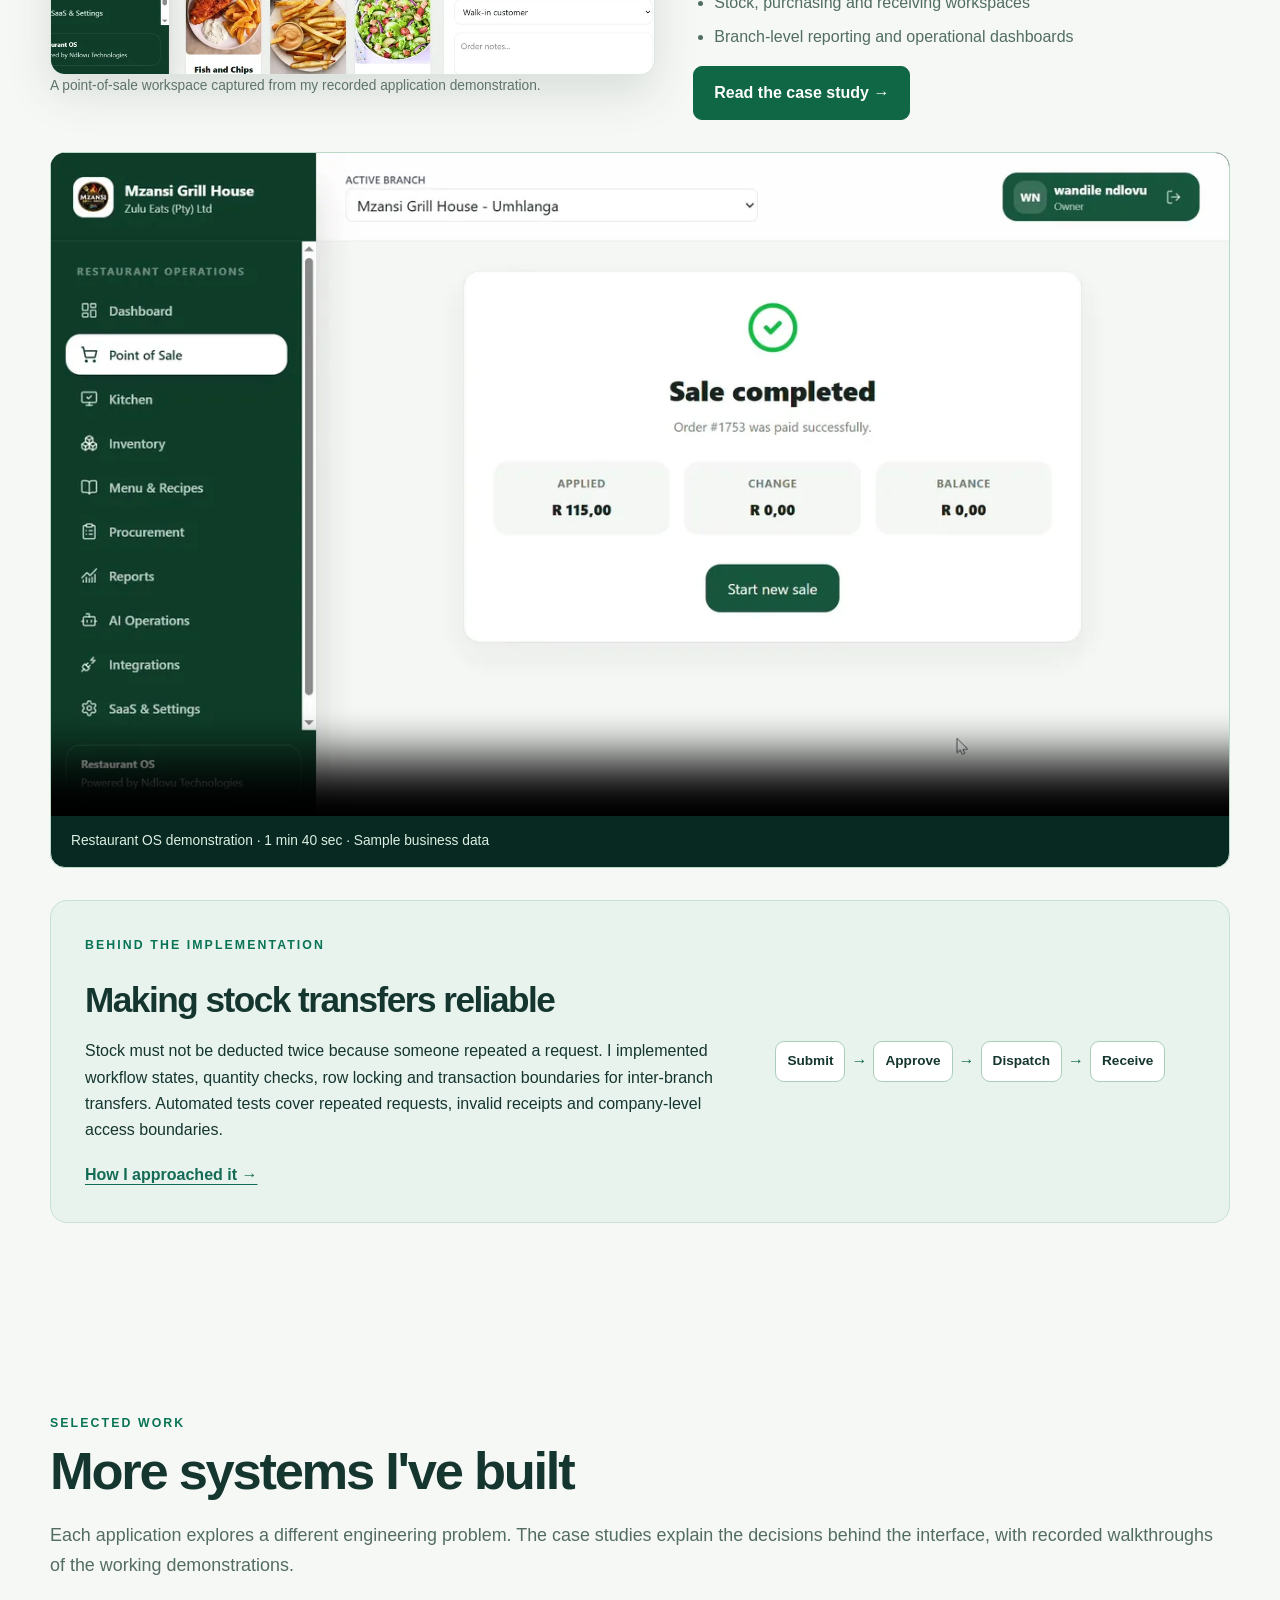
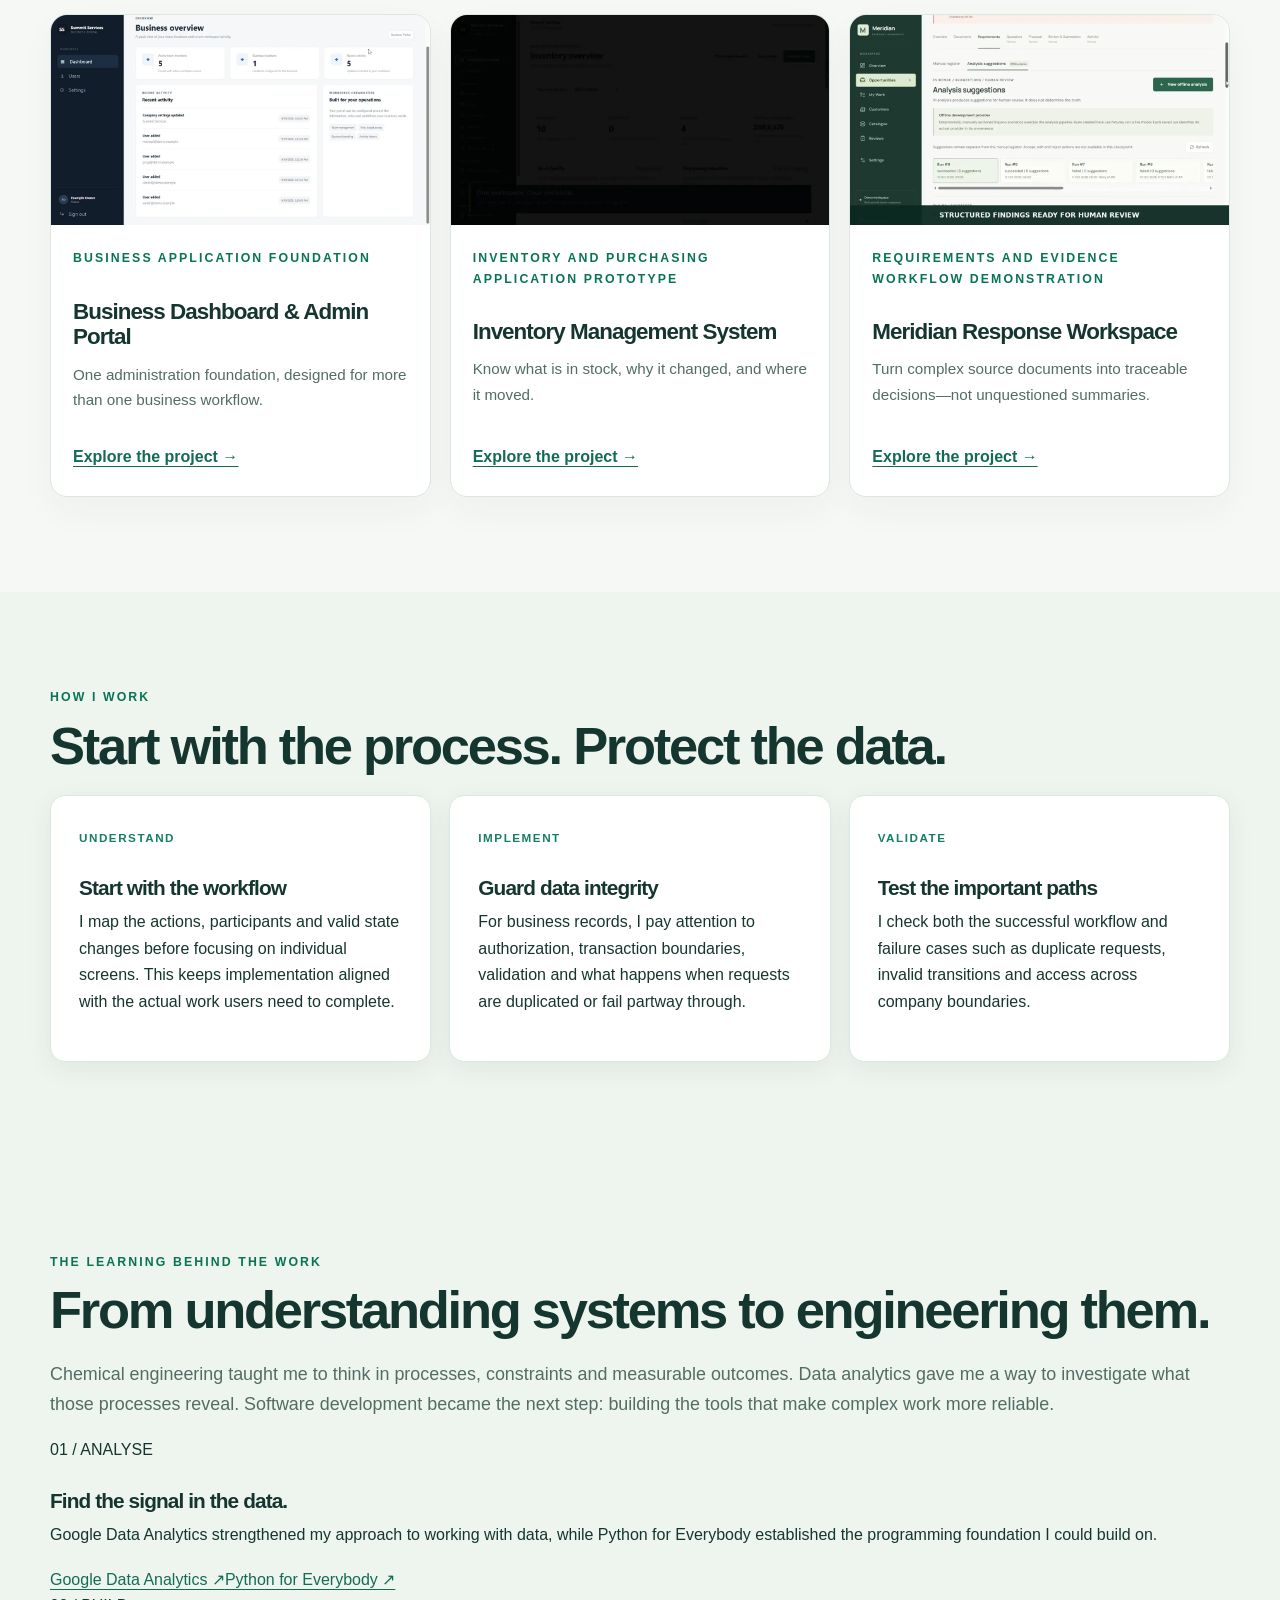
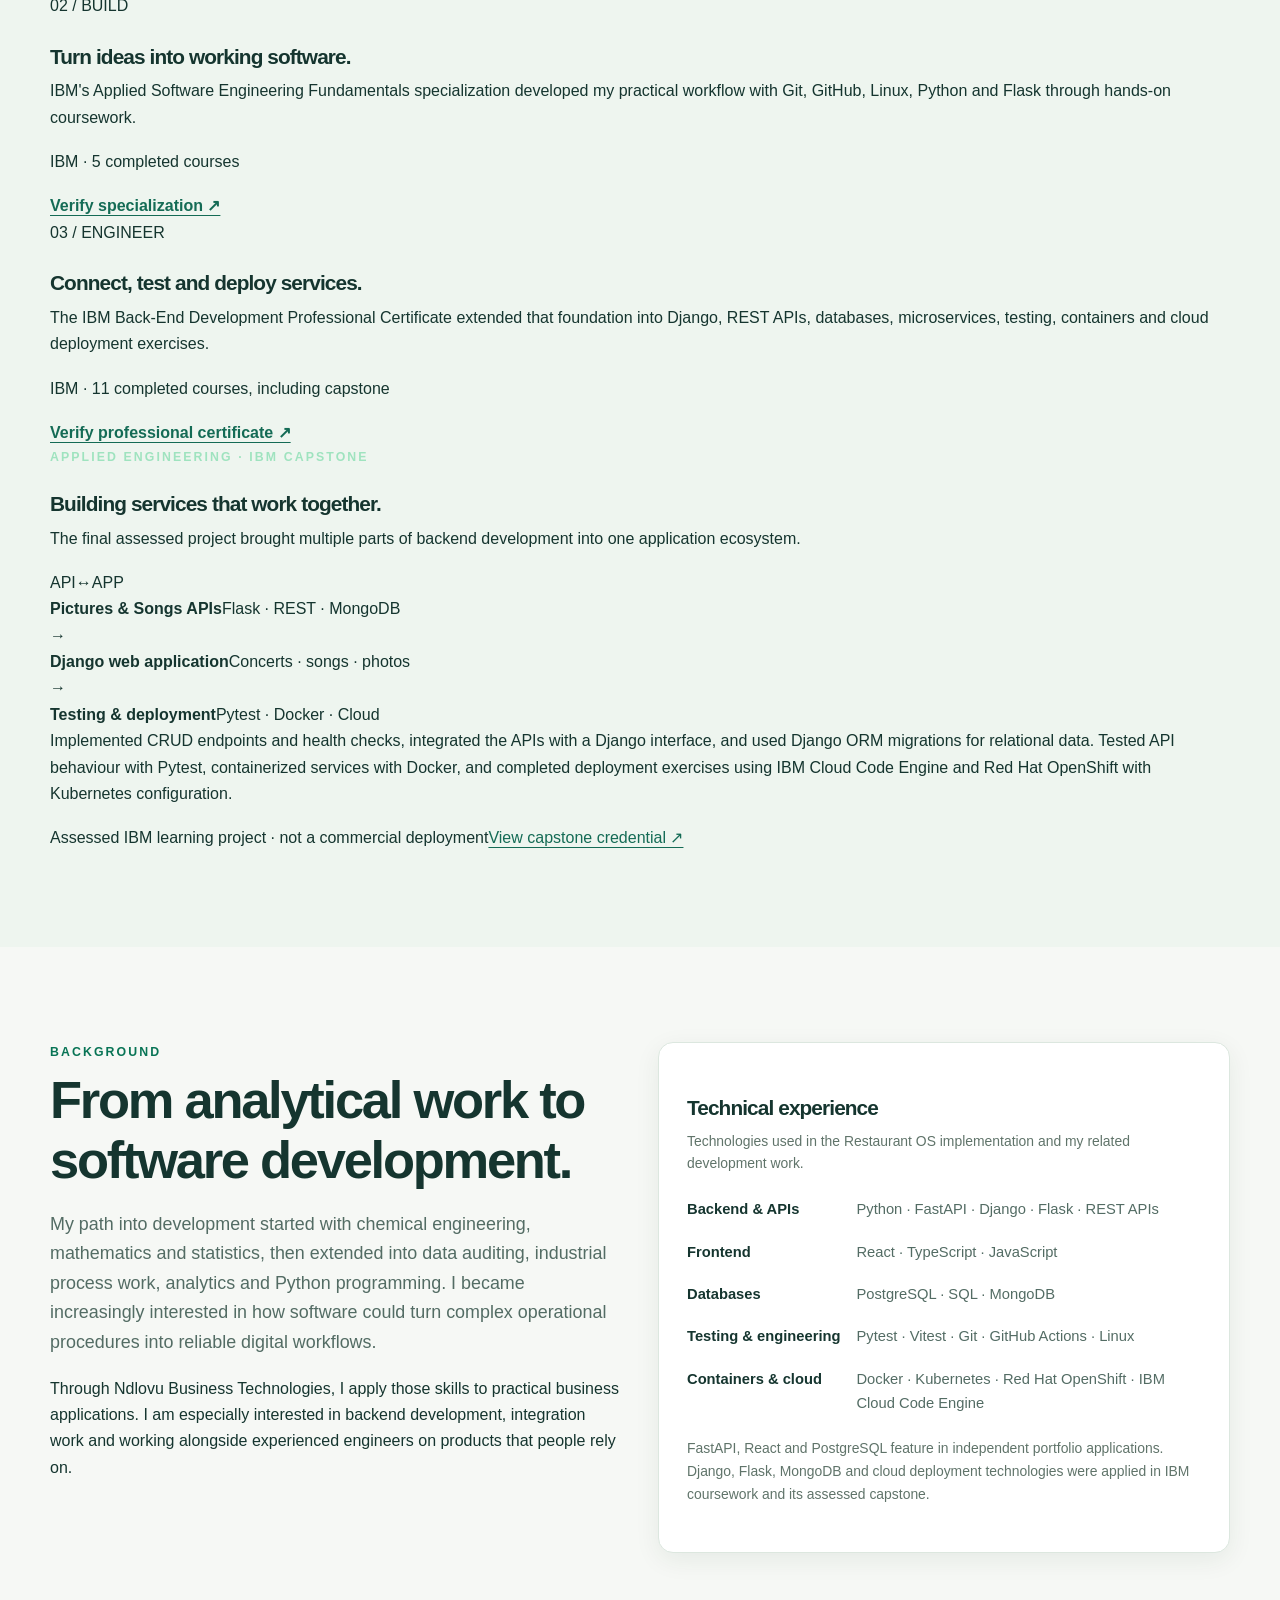
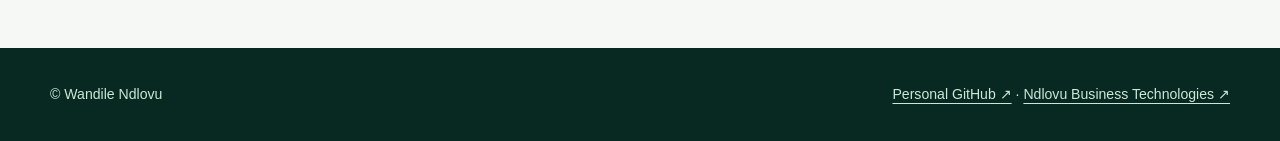
==== commit 30e4f370: "Shape credentials into an engineering career narrative" ====
--- a/index.html
+++ b/index.html
@@ -17,7 +17,7 @@
 <div class="insight-box"><div><div class="eyebrow dark">Behind the implementation</div><h3>Making stock transfers reliable</h3><p>Stock must not be deducted twice because someone repeated a request. I implemented workflow states, quantity checks, row locking and transaction boundaries for inter-branch transfers. Automated tests cover repeated requests, invalid receipts and company-level access boundaries.</p><a class="inline-link" href="projects/restaurant-os/index.html#integrity">How I approached it →</a></div><div class="flow-mini"><div>Submit</div><span>→</span><div>Approve</div><span>→</span><div>Dispatch</div><span>→</span><div>Receive</div></div></div>
 </div></section>
 <section class="section" id="more-projects"><div class="wrap"><div class="eyebrow dark">Selected work</div><h2>More systems I've built</h2><p class="lead">Each application explores a different engineering problem. The case studies explain the decisions behind the interface, with recorded walkthroughs of the working demonstrations.</p><div class="visual-projects"><article class="visual-project"><a href="projects/business-dashboard/index.html" class="visual-project-image"><img loading="lazy" src="assets/media/business-dashboard.webp" alt="Business Dashboard &amp; Admin Portal actual application demonstration screen"></a><div class="visual-project-body"><div class="eyebrow dark">Business application foundation</div><h3>Business Dashboard &amp; Admin Portal</h3><p>One administration foundation, designed for more than one business workflow.</p><a class="inline-link" href="projects/business-dashboard/index.html">Explore the project →</a></div></article><article class="visual-project"><a href="projects/inventory-management/index.html" class="visual-project-image"><img loading="lazy" src="assets/media/inventory-overview.webp" alt="Inventory Management System actual application demonstration screen"></a><div class="visual-project-body"><div class="eyebrow dark">Inventory and purchasing application prototype</div><h3>Inventory Management System</h3><p>Know what is in stock, why it changed, and where it moved.</p><a class="inline-link" href="projects/inventory-management/index.html">Explore the project →</a></div></article><article class="visual-project"><a href="projects/meridian-response/index.html" class="visual-project-image"><img loading="lazy" src="assets/media/meridian-review.webp" alt="Meridian Response Workspace actual application demonstration screen"></a><div class="visual-project-body"><div class="eyebrow dark">Requirements and evidence workflow demonstration</div><h3>Meridian Response Workspace</h3><p>Turn complex source documents into traceable decisions—not unquestioned summaries.</p><a class="inline-link" href="projects/meridian-response/index.html">Explore the project →</a></div></article></div></div></section><section class="section alt" id="approach"><div class="wrap"><div class="eyebrow dark">How I work</div><h2>Start with the process. Protect the data.</h2><div class="grid3"><article class="panel"><span class="num">Understand</span><h3>Start with the workflow</h3><p>I map the actions, participants and valid state changes before focusing on individual screens. This keeps implementation aligned with the actual work users need to complete.</p></article><article class="panel"><span class="num">Implement</span><h3>Guard data integrity</h3><p>For business records, I pay attention to authorization, transaction boundaries, validation and what happens when requests are duplicated or fail partway through.</p></article><article class="panel"><span class="num">Validate</span><h3>Test the important paths</h3><p>I check both the successful workflow and failure cases such as duplicate requests, invalid transitions and access across company boundaries.</p></article></div></div></section>
-<section class="section alt" id="certifications"><div class="wrap"><div class="eyebrow dark">Professional development</div><h2>Certifications &amp; applied training</h2><p class="lead">Completed professional training in backend software development, engineering foundations, Python and data analytics. The credentials below link to their public verification pages.</p><div class="credential-grid"><article class="credential-card"><div><p class="credential-issuer">Professional Certificate · 11 courses</p><h3>IBM Back-End Development</h3></div><a class="inline-link" href="https://coursera.org/share/a2dcc6f86585a7b8599a36f9d09b4b5b" target="_blank" rel="noopener noreferrer" aria-label="View certificate for IBM Back-End Development">View credential ↗</a></article><article class="credential-card"><div><p class="credential-issuer">Specialization · 5 courses</p><h3>IBM Applied Software Engineering Fundamentals</h3></div><a class="inline-link" href="https://coursera.org/share/a6c1c4b986ab6524336faaecf5420b88" target="_blank" rel="noopener noreferrer" aria-label="View certificate for IBM Applied Software Engineering Fundamentals">View credential ↗</a></article><article class="credential-card"><div><p class="credential-issuer">University of Michigan</p><h3>Python for Everybody</h3></div><a class="inline-link" href="https://coursera.org/share/98b746ebfc0a7ea8866aea2bcbd917bb" target="_blank" rel="noopener noreferrer" aria-label="View certificate for Python for Everybody">View credential ↗</a></article><article class="credential-card"><div><p class="credential-issuer">Google</p><h3>Google Data Analytics</h3></div><a class="inline-link" href="https://coursera.org/share/1961a213888c96dcf7efc5d45b0d8253" target="_blank" rel="noopener noreferrer" aria-label="View certificate for Google Data Analytics">View credential ↗</a></article></div><article class="capstone-panel"><div class="eyebrow dark">IBM · Assessed capstone project</div><h3>Back-End Development Capstone</h3><p>Developed Pictures and Songs RESTful microservices using Python and Flask, supporting CRUD operations and health checks. Integrated the services with a Django application displaying concert information, songs and photos, with MongoDB-backed services and Django ORM migrations.</p><p>Used Pytest for API testing, Docker for containerization, and IBM Cloud Code Engine and Red Hat OpenShift for deployment exercises with Kubernetes configuration. This work was completed as part of IBM's assessed learning environment, rather than a separately commissioned production deployment.</p><p class="capstone-tech"><strong>Technologies:</strong> Python · Flask · Django · MongoDB · REST APIs · Pytest · Docker · IBM Cloud Code Engine · Red Hat OpenShift · Kubernetes</p><a class="inline-link" href="https://coursera.org/share/3fd48afa4b3be724c8dde43e35e6f756" target="_blank" rel="noopener noreferrer">View capstone credential ↗</a></article></div></section>
+<section class="section alt" id="certifications"><div class="wrap"><div class="eyebrow dark">The learning behind the work</div><h2>From understanding systems to engineering them.</h2><p class="lead credential-intro">Chemical engineering taught me to think in processes, constraints and measurable outcomes. Data analytics gave me a way to investigate what those processes reveal. Software development became the next step: building the tools that make complex work more reliable.</p><div class="learning-path" aria-label="Professional learning progression"><div class="learning-step"><span class="learning-index">01 / ANALYSE</span><h3>Find the signal in the data.</h3><p>Google Data Analytics strengthened my approach to working with data, while Python for Everybody established the programming foundation I could build on.</p><div class="learning-links"><a href="https://coursera.org/share/1961a213888c96dcf7efc5d45b0d8253" target="_blank" rel="noopener noreferrer">Google Data Analytics ↗</a><a href="https://coursera.org/share/98b746ebfc0a7ea8866aea2bcbd917bb" target="_blank" rel="noopener noreferrer">Python for Everybody ↗</a></div></div><div class="learning-step"><span class="learning-index">02 / BUILD</span><h3>Turn ideas into working software.</h3><p>IBM's Applied Software Engineering Fundamentals specialization developed my practical workflow with Git, GitHub, Linux, Python and Flask through hands-on coursework.</p><p class="learning-meta">IBM · 5 completed courses</p><a class="inline-link" href="https://coursera.org/share/a6c1c4b986ab6524336faaecf5420b88" target="_blank" rel="noopener noreferrer">Verify specialization ↗</a></div><div class="learning-step"><span class="learning-index">03 / ENGINEER</span><h3>Connect, test and deploy services.</h3><p>The IBM Back-End Development Professional Certificate extended that foundation into Django, REST APIs, databases, microservices, testing, containers and cloud deployment exercises.</p><p class="learning-meta">IBM · 11 completed courses, including capstone</p><a class="inline-link" href="https://coursera.org/share/a2dcc6f86585a7b8599a36f9d09b4b5b" target="_blank" rel="noopener noreferrer">Verify professional certificate ↗</a></div></div><div class="capstone-feature"><div class="capstone-heading"><div><div class="eyebrow">Applied engineering · IBM capstone</div><h3>Building services that work together.</h3><p>The final assessed project brought multiple parts of backend development into one application ecosystem.</p></div><div class="capstone-mark" aria-hidden="true">API<span>↔</span>APP</div></div><div class="capstone-flow" aria-label="Capstone architecture"><div><strong>Pictures &amp; Songs APIs</strong><span>Flask · REST · MongoDB</span></div><span class="flow-connector" aria-hidden="true">→</span><div><strong>Django web application</strong><span>Concerts · songs · photos</span></div><span class="flow-connector" aria-hidden="true">→</span><div><strong>Testing &amp; deployment</strong><span>Pytest · Docker · Cloud</span></div></div><p>Implemented CRUD endpoints and health checks, integrated the APIs with a Django interface, and used Django ORM migrations for relational data. Tested API behaviour with Pytest, containerized services with Docker, and completed deployment exercises using IBM Cloud Code Engine and Red Hat OpenShift with Kubernetes configuration.</p><div class="capstone-bottom"><span>Assessed IBM learning project · not a commercial deployment</span><a href="https://coursera.org/share/3fd48afa4b3be724c8dde43e35e6f756" target="_blank" rel="noopener noreferrer">View capstone credential ↗</a></div></div></div></section>
 <section class="section" id="background"><div class="wrap two"><div><div class="eyebrow dark">Background</div><h2>From analytical work to software development.</h2><p class="lead">My path into development started with chemical engineering, mathematics and statistics, then extended into data auditing, industrial process work, analytics and Python programming. I became increasingly interested in how software could turn complex operational procedures into reliable digital workflows.</p><p>Through Ndlovu Business Technologies, I apply those skills to practical business applications. I am especially interested in backend development, integration work and working alongside experienced engineers on products that people rely on.</p></div><aside class="panel"><h3>Technical experience</h3><p class="small">Technologies used in the Restaurant OS implementation and my related development work.</p><dl class="stack-list"><dt>Backend &amp; APIs</dt><dd>Python · FastAPI · Django · Flask · REST APIs</dd><dt>Frontend</dt><dd>React · TypeScript · JavaScript</dd><dt>Databases</dt><dd>PostgreSQL · SQL · MongoDB</dd><dt>Testing &amp; engineering</dt><dd>Pytest · Vitest · Git · GitHub Actions · Linux</dd><dt>Containers &amp; cloud</dt><dd>Docker · Kubernetes · Red Hat OpenShift · IBM Cloud Code Engine</dd></dl><p class="small">FastAPI, React and PostgreSQL feature in independent portfolio applications. Django, Flask, MongoDB and cloud deployment technologies were applied in IBM coursework and its assessed capstone.</p></aside></div></section>
 </main><footer class="footer"><div class="wrap footer-flex"><span>© Wandile Ndlovu</span><span><a href="https://github.com/Mbuso100" rel="noopener noreferrer" target="_blank">Personal GitHub ↗</a> · <a href="https://ndlovutech.com" rel="noopener noreferrer" target="_blank">Ndlovu Business Technologies ↗</a></span></div></footer>
 </body></html>
--- a/assets/style.css
+++ b/assets/style.css
@@ -59,3 +59,14 @@
 .solution-panel p{color:#435e53}
 .solution-panel .feature-list{margin:8px 0 0}
 @media(max-width:650px){.problem-solution h2{font-size:clamp(1.75rem,8vw,2.4rem)}}
+
+/* Professional credentials and assessed capstone */
+.credential-grid{display:grid;grid-template-columns:repeat(2,minmax(0,1fr));gap:18px;margin:30px 0}
+.credential-card{display:flex;flex-direction:column;justify-content:space-between;gap:24px;background:#fff;border:1px solid var(--stroke);border-radius:15px;padding:25px}
+.credential-card h3{font-size:1.27rem;line-height:1.3;margin:9px 0 0}
+.credential-issuer{font-size:.86rem;color:var(--muted);font-weight:700;margin:0}
+.capstone-panel{background:#fff;border:1px solid var(--stroke);border-top:4px solid #137757;border-radius:15px;padding:30px;max-width:1000px}
+.capstone-panel h3{font-size:1.6rem;margin:9px 0 16px}
+.capstone-panel p{color:#435e53;line-height:1.7}
+.capstone-tech{font-size:.92rem}
+@media(max-width:650px){.credential-grid{grid-template-columns:1fr}.capstone-panel{padding:22px}}
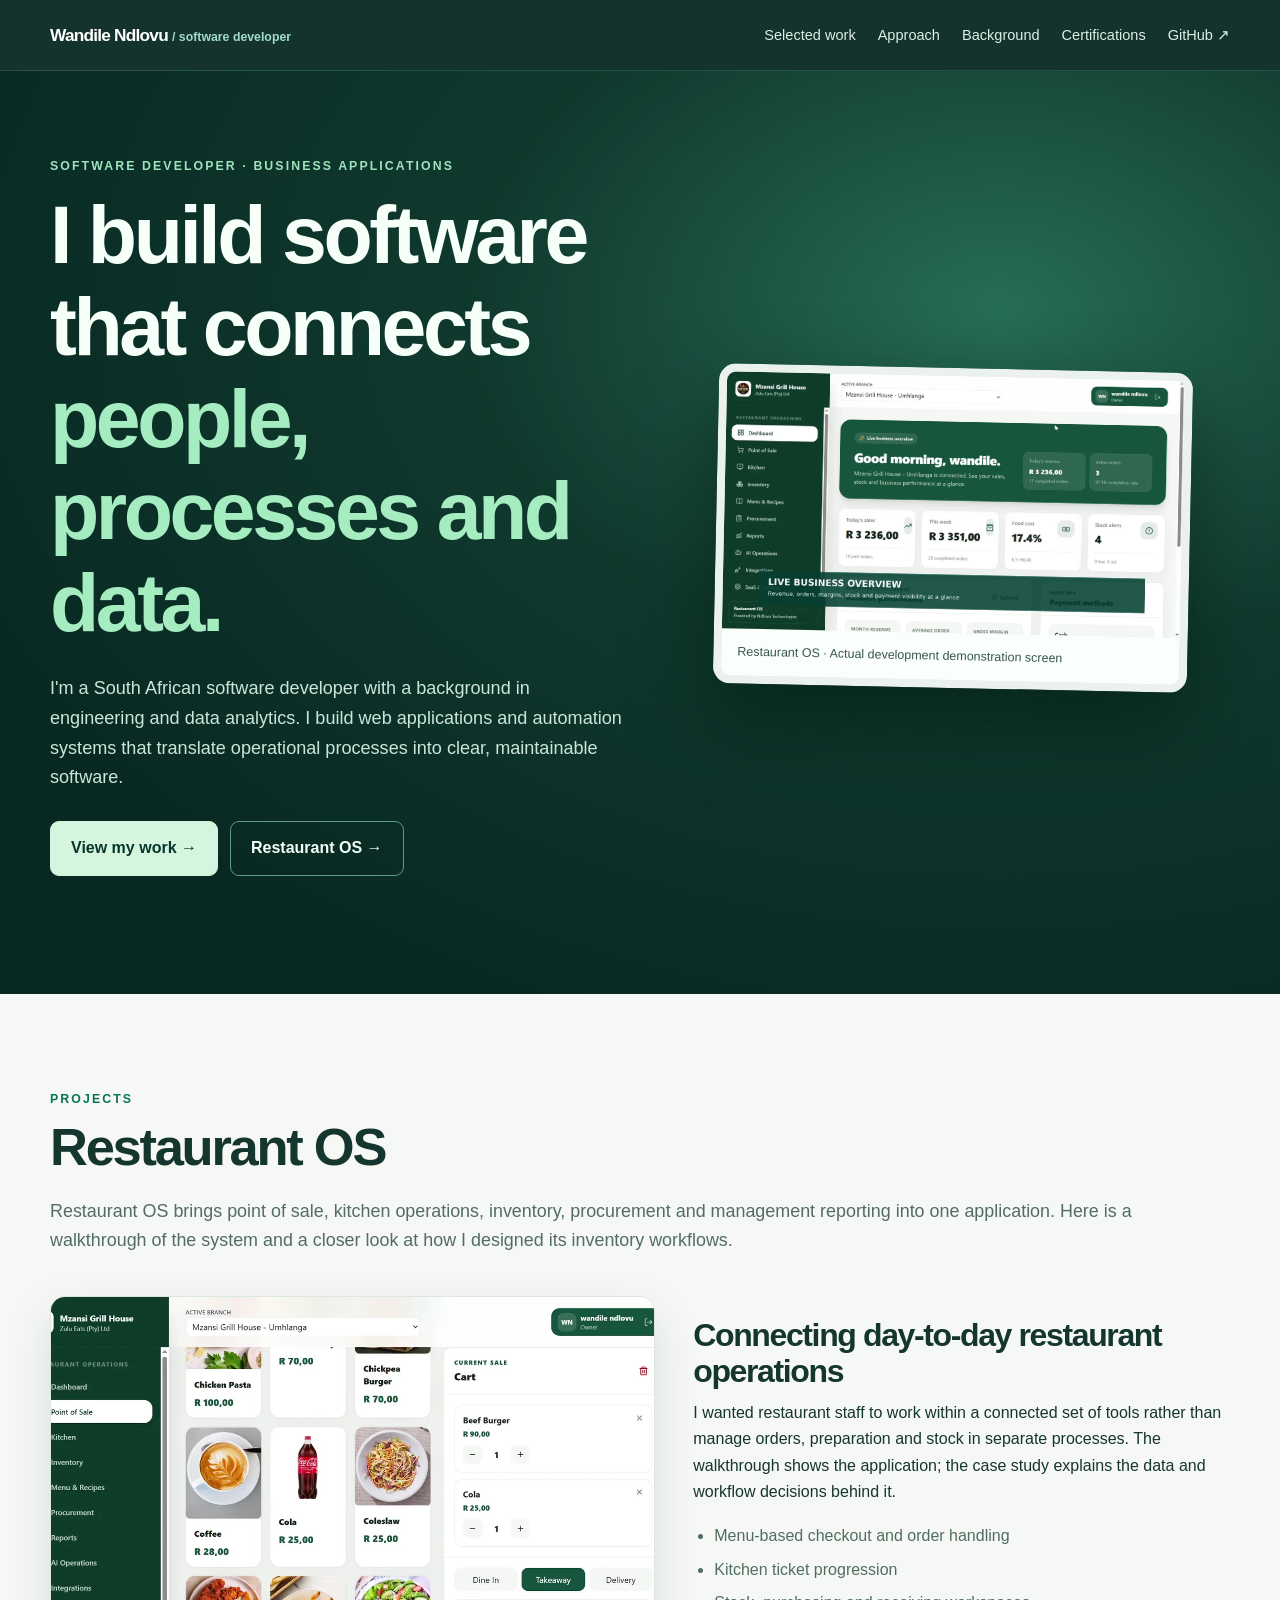
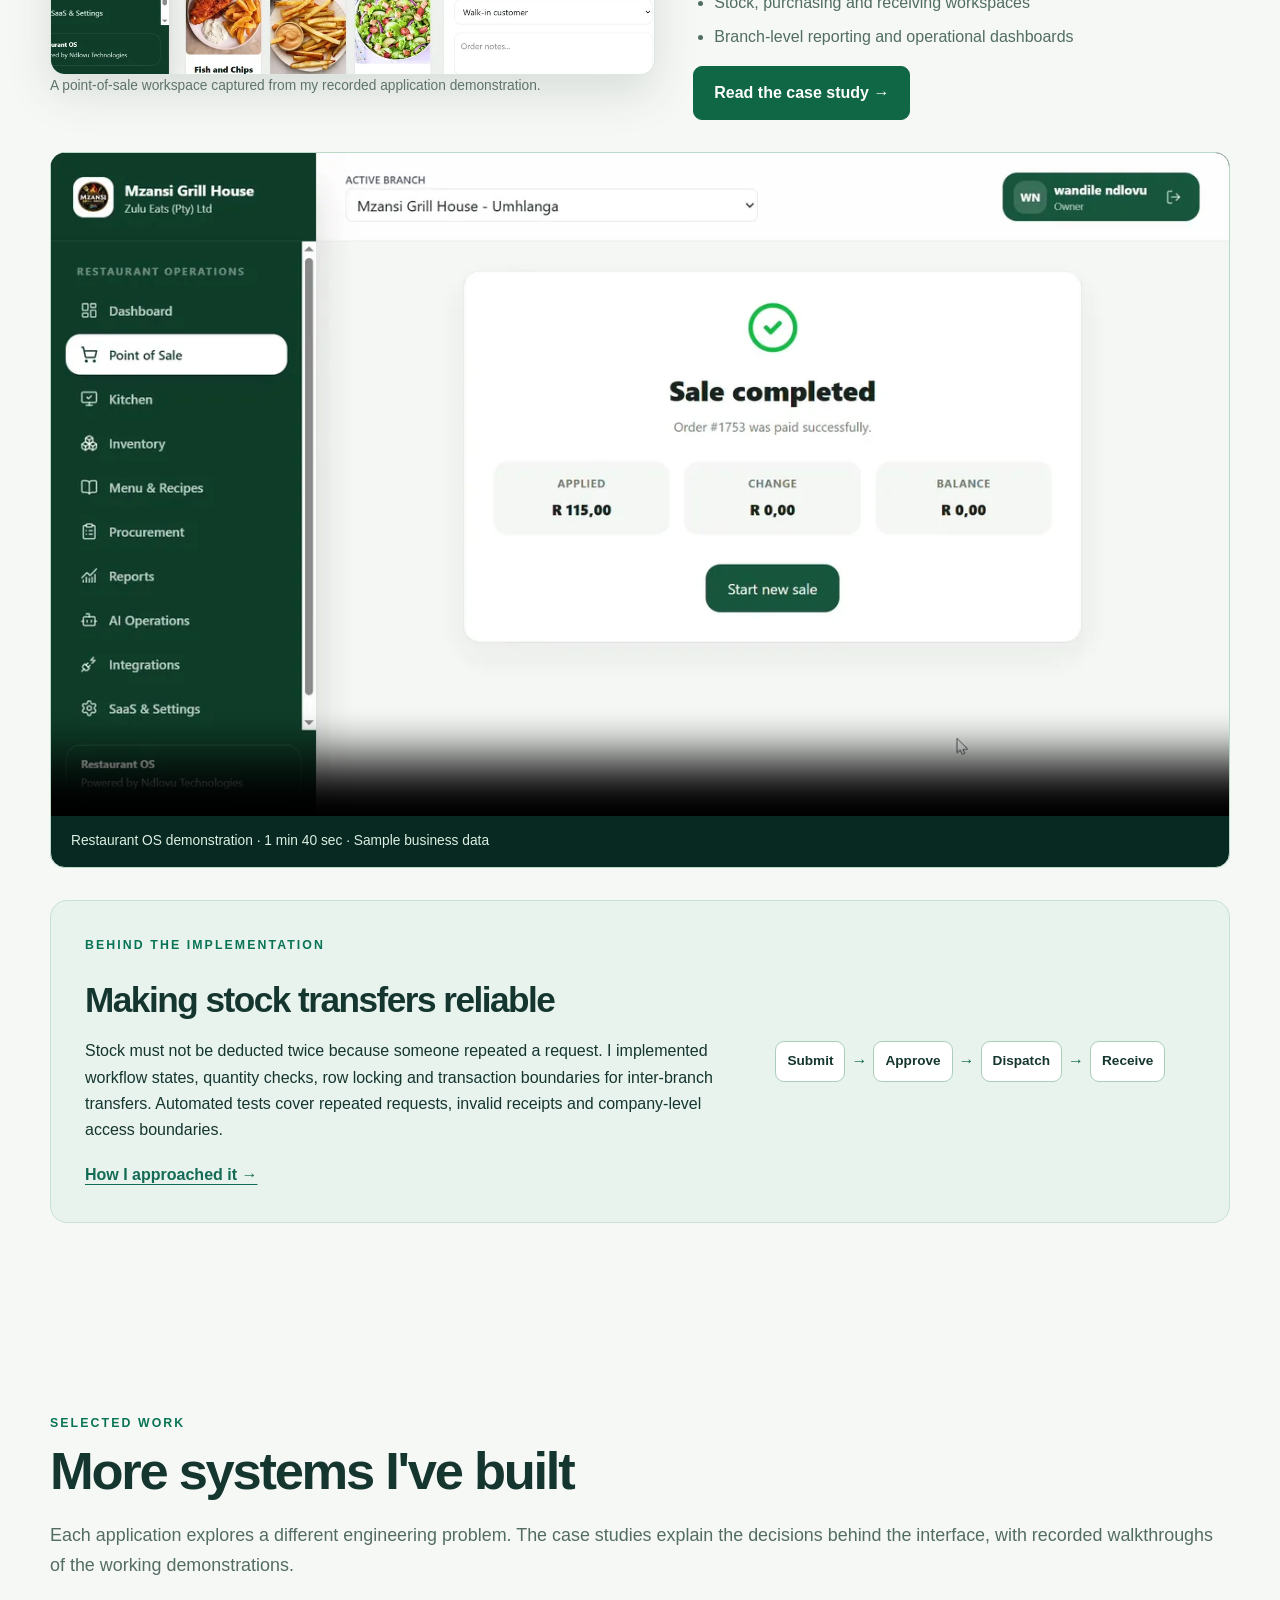
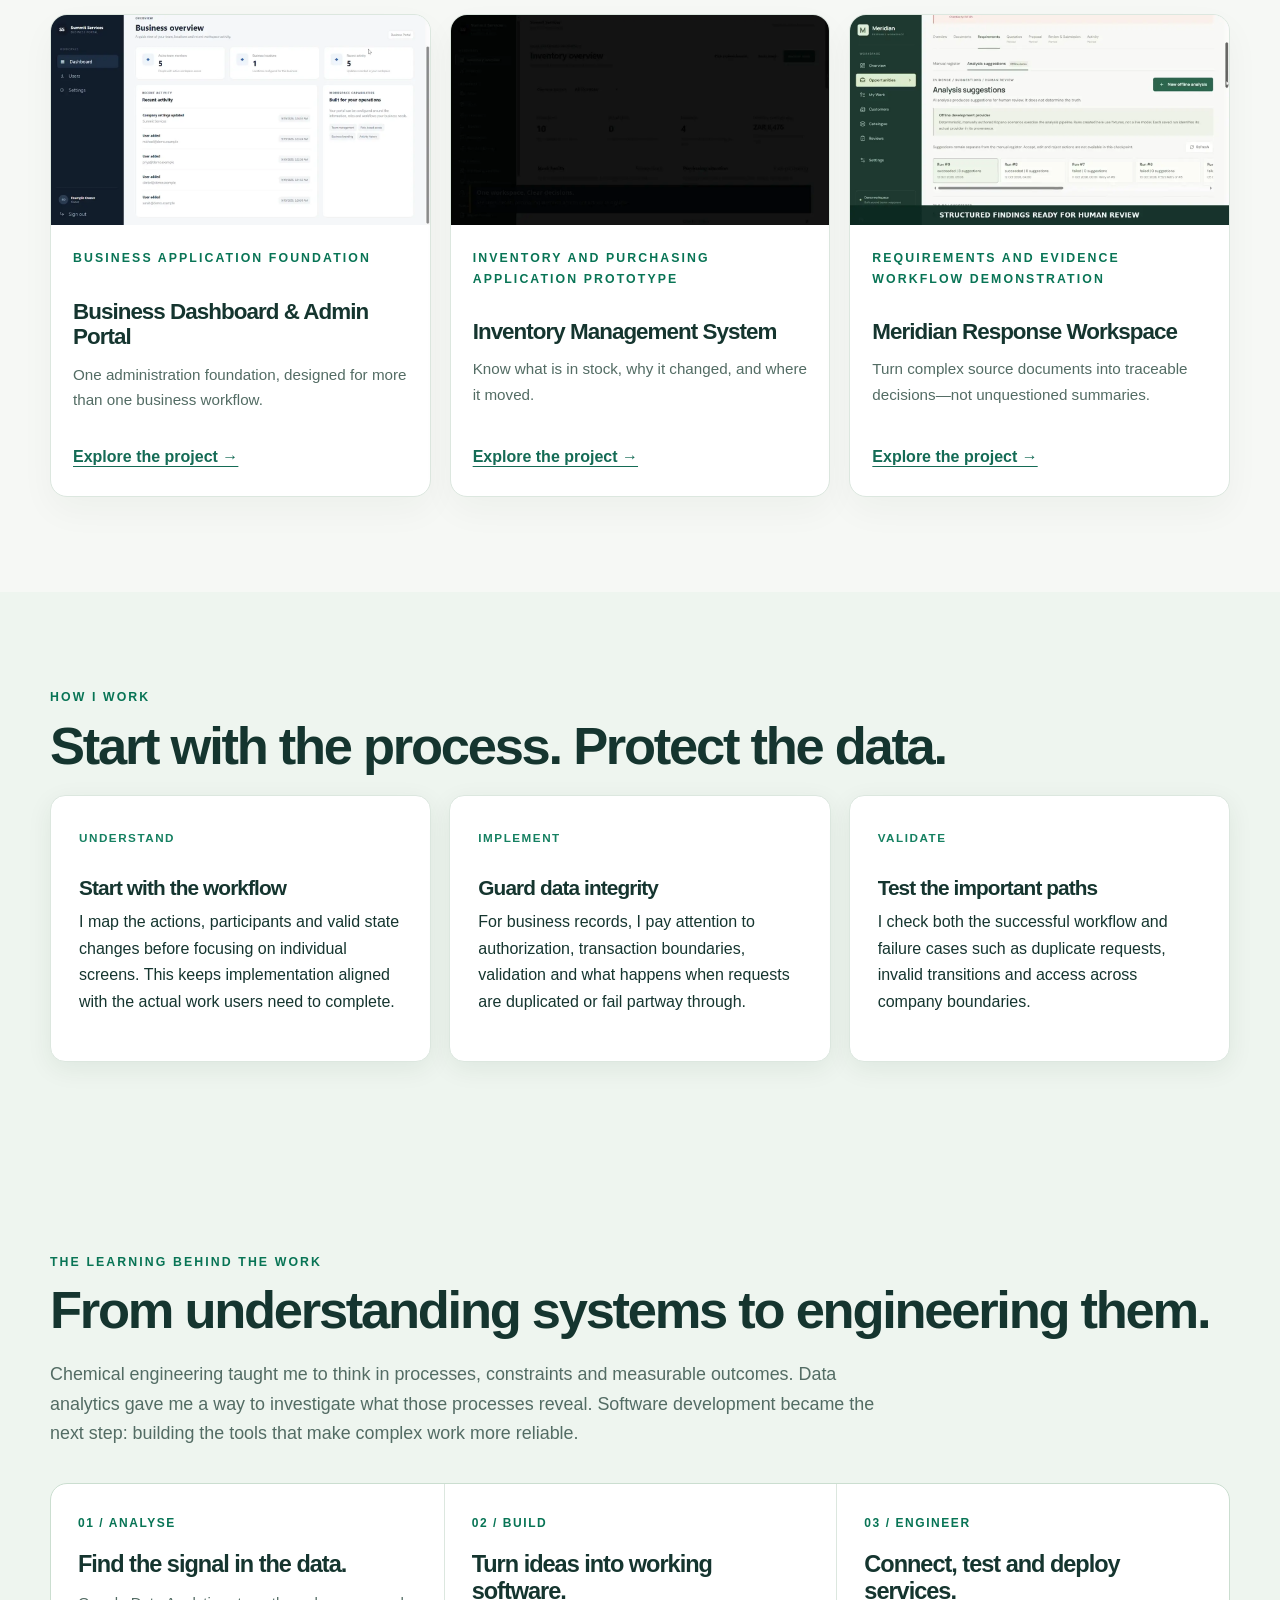
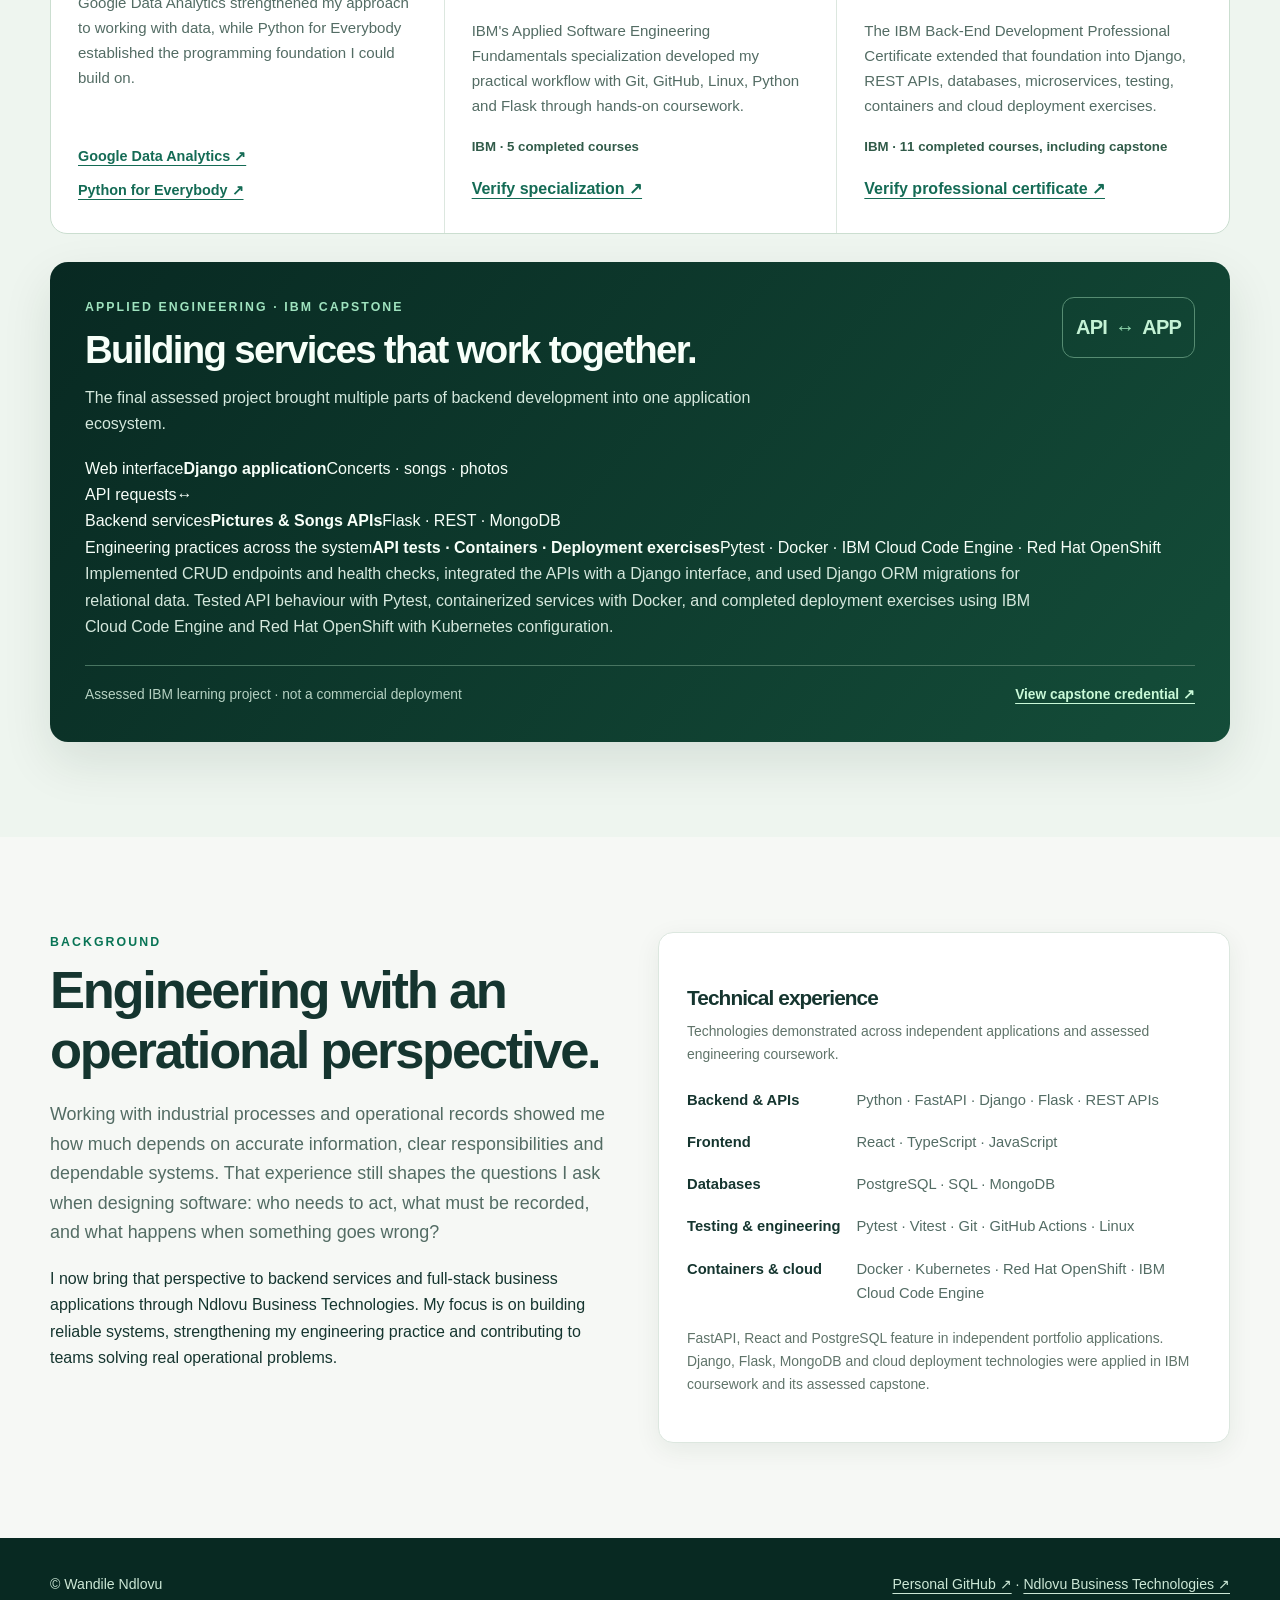
==== commit 1ae1205b: "Refine portfolio narrative and capstone architecture" ====
--- a/index.html
+++ b/index.html
@@ -17,7 +17,7 @@
 <div class="insight-box"><div><div class="eyebrow dark">Behind the implementation</div><h3>Making stock transfers reliable</h3><p>Stock must not be deducted twice because someone repeated a request. I implemented workflow states, quantity checks, row locking and transaction boundaries for inter-branch transfers. Automated tests cover repeated requests, invalid receipts and company-level access boundaries.</p><a class="inline-link" href="projects/restaurant-os/index.html#integrity">How I approached it →</a></div><div class="flow-mini"><div>Submit</div><span>→</span><div>Approve</div><span>→</span><div>Dispatch</div><span>→</span><div>Receive</div></div></div>
 </div></section>
 <section class="section" id="more-projects"><div class="wrap"><div class="eyebrow dark">Selected work</div><h2>More systems I've built</h2><p class="lead">Each application explores a different engineering problem. The case studies explain the decisions behind the interface, with recorded walkthroughs of the working demonstrations.</p><div class="visual-projects"><article class="visual-project"><a href="projects/business-dashboard/index.html" class="visual-project-image"><img loading="lazy" src="assets/media/business-dashboard.webp" alt="Business Dashboard &amp; Admin Portal actual application demonstration screen"></a><div class="visual-project-body"><div class="eyebrow dark">Business application foundation</div><h3>Business Dashboard &amp; Admin Portal</h3><p>One administration foundation, designed for more than one business workflow.</p><a class="inline-link" href="projects/business-dashboard/index.html">Explore the project →</a></div></article><article class="visual-project"><a href="projects/inventory-management/index.html" class="visual-project-image"><img loading="lazy" src="assets/media/inventory-overview.webp" alt="Inventory Management System actual application demonstration screen"></a><div class="visual-project-body"><div class="eyebrow dark">Inventory and purchasing application prototype</div><h3>Inventory Management System</h3><p>Know what is in stock, why it changed, and where it moved.</p><a class="inline-link" href="projects/inventory-management/index.html">Explore the project →</a></div></article><article class="visual-project"><a href="projects/meridian-response/index.html" class="visual-project-image"><img loading="lazy" src="assets/media/meridian-review.webp" alt="Meridian Response Workspace actual application demonstration screen"></a><div class="visual-project-body"><div class="eyebrow dark">Requirements and evidence workflow demonstration</div><h3>Meridian Response Workspace</h3><p>Turn complex source documents into traceable decisions—not unquestioned summaries.</p><a class="inline-link" href="projects/meridian-response/index.html">Explore the project →</a></div></article></div></div></section><section class="section alt" id="approach"><div class="wrap"><div class="eyebrow dark">How I work</div><h2>Start with the process. Protect the data.</h2><div class="grid3"><article class="panel"><span class="num">Understand</span><h3>Start with the workflow</h3><p>I map the actions, participants and valid state changes before focusing on individual screens. This keeps implementation aligned with the actual work users need to complete.</p></article><article class="panel"><span class="num">Implement</span><h3>Guard data integrity</h3><p>For business records, I pay attention to authorization, transaction boundaries, validation and what happens when requests are duplicated or fail partway through.</p></article><article class="panel"><span class="num">Validate</span><h3>Test the important paths</h3><p>I check both the successful workflow and failure cases such as duplicate requests, invalid transitions and access across company boundaries.</p></article></div></div></section>
-<section class="section alt" id="certifications"><div class="wrap"><div class="eyebrow dark">The learning behind the work</div><h2>From understanding systems to engineering them.</h2><p class="lead credential-intro">Chemical engineering taught me to think in processes, constraints and measurable outcomes. Data analytics gave me a way to investigate what those processes reveal. Software development became the next step: building the tools that make complex work more reliable.</p><div class="learning-path" aria-label="Professional learning progression"><div class="learning-step"><span class="learning-index">01 / ANALYSE</span><h3>Find the signal in the data.</h3><p>Google Data Analytics strengthened my approach to working with data, while Python for Everybody established the programming foundation I could build on.</p><div class="learning-links"><a href="https://coursera.org/share/1961a213888c96dcf7efc5d45b0d8253" target="_blank" rel="noopener noreferrer">Google Data Analytics ↗</a><a href="https://coursera.org/share/98b746ebfc0a7ea8866aea2bcbd917bb" target="_blank" rel="noopener noreferrer">Python for Everybody ↗</a></div></div><div class="learning-step"><span class="learning-index">02 / BUILD</span><h3>Turn ideas into working software.</h3><p>IBM's Applied Software Engineering Fundamentals specialization developed my practical workflow with Git, GitHub, Linux, Python and Flask through hands-on coursework.</p><p class="learning-meta">IBM · 5 completed courses</p><a class="inline-link" href="https://coursera.org/share/a6c1c4b986ab6524336faaecf5420b88" target="_blank" rel="noopener noreferrer">Verify specialization ↗</a></div><div class="learning-step"><span class="learning-index">03 / ENGINEER</span><h3>Connect, test and deploy services.</h3><p>The IBM Back-End Development Professional Certificate extended that foundation into Django, REST APIs, databases, microservices, testing, containers and cloud deployment exercises.</p><p class="learning-meta">IBM · 11 completed courses, including capstone</p><a class="inline-link" href="https://coursera.org/share/a2dcc6f86585a7b8599a36f9d09b4b5b" target="_blank" rel="noopener noreferrer">Verify professional certificate ↗</a></div></div><div class="capstone-feature"><div class="capstone-heading"><div><div class="eyebrow">Applied engineering · IBM capstone</div><h3>Building services that work together.</h3><p>The final assessed project brought multiple parts of backend development into one application ecosystem.</p></div><div class="capstone-mark" aria-hidden="true">API<span>↔</span>APP</div></div><div class="capstone-flow" aria-label="Capstone architecture"><div><strong>Pictures &amp; Songs APIs</strong><span>Flask · REST · MongoDB</span></div><span class="flow-connector" aria-hidden="true">→</span><div><strong>Django web application</strong><span>Concerts · songs · photos</span></div><span class="flow-connector" aria-hidden="true">→</span><div><strong>Testing &amp; deployment</strong><span>Pytest · Docker · Cloud</span></div></div><p>Implemented CRUD endpoints and health checks, integrated the APIs with a Django interface, and used Django ORM migrations for relational data. Tested API behaviour with Pytest, containerized services with Docker, and completed deployment exercises using IBM Cloud Code Engine and Red Hat OpenShift with Kubernetes configuration.</p><div class="capstone-bottom"><span>Assessed IBM learning project · not a commercial deployment</span><a href="https://coursera.org/share/3fd48afa4b3be724c8dde43e35e6f756" target="_blank" rel="noopener noreferrer">View capstone credential ↗</a></div></div></div></section>
-<section class="section" id="background"><div class="wrap two"><div><div class="eyebrow dark">Background</div><h2>From analytical work to software development.</h2><p class="lead">My path into development started with chemical engineering, mathematics and statistics, then extended into data auditing, industrial process work, analytics and Python programming. I became increasingly interested in how software could turn complex operational procedures into reliable digital workflows.</p><p>Through Ndlovu Business Technologies, I apply those skills to practical business applications. I am especially interested in backend development, integration work and working alongside experienced engineers on products that people rely on.</p></div><aside class="panel"><h3>Technical experience</h3><p class="small">Technologies used in the Restaurant OS implementation and my related development work.</p><dl class="stack-list"><dt>Backend &amp; APIs</dt><dd>Python · FastAPI · Django · Flask · REST APIs</dd><dt>Frontend</dt><dd>React · TypeScript · JavaScript</dd><dt>Databases</dt><dd>PostgreSQL · SQL · MongoDB</dd><dt>Testing &amp; engineering</dt><dd>Pytest · Vitest · Git · GitHub Actions · Linux</dd><dt>Containers &amp; cloud</dt><dd>Docker · Kubernetes · Red Hat OpenShift · IBM Cloud Code Engine</dd></dl><p class="small">FastAPI, React and PostgreSQL feature in independent portfolio applications. Django, Flask, MongoDB and cloud deployment technologies were applied in IBM coursework and its assessed capstone.</p></aside></div></section>
-</main><footer class="footer"><div class="wrap footer-flex"><span>© Wandile Ndlovu</span><span><a href="https://github.com/Mbuso100" rel="noopener noreferrer" target="_blank">Personal GitHub ↗</a> · <a href="https://ndlovutech.com" rel="noopener noreferrer" target="_blank">Ndlovu Business Technologies ↗</a></span></div></footer>
+<section class="section alt" id="certifications"><div class="wrap"><div class="eyebrow dark">The learning behind the work</div><h2>From understanding systems to engineering them.</h2><p class="lead credential-intro">Chemical engineering taught me to think in processes, constraints and measurable outcomes. Data analytics gave me a way to investigate what those processes reveal. Software development became the next step: building the tools that make complex work more reliable.</p><div class="learning-path" aria-label="Professional learning progression"><div class="learning-step"><span class="learning-index">01 / ANALYSE</span><h3>Find the signal in the data.</h3><p>Google Data Analytics strengthened my approach to working with data, while Python for Everybody established the programming foundation I could build on.</p><div class="learning-links"><a href="https://coursera.org/share/1961a213888c96dcf7efc5d45b0d8253" target="_blank" rel="noopener noreferrer">Google Data Analytics ↗</a><a href="https://coursera.org/share/98b746ebfc0a7ea8866aea2bcbd917bb" target="_blank" rel="noopener noreferrer">Python for Everybody ↗</a></div></div><div class="learning-step"><span class="learning-index">02 / BUILD</span><h3>Turn ideas into working software.</h3><p>IBM's Applied Software Engineering Fundamentals specialization developed my practical workflow with Git, GitHub, Linux, Python and Flask through hands-on coursework.</p><p class="learning-meta">IBM · 5 completed courses</p><a class="inline-link" href="https://coursera.org/share/a6c1c4b986ab6524336faaecf5420b88" target="_blank" rel="noopener noreferrer">Verify specialization ↗</a></div><div class="learning-step"><span class="learning-index">03 / ENGINEER</span><h3>Connect, test and deploy services.</h3><p>The IBM Back-End Development Professional Certificate extended that foundation into Django, REST APIs, databases, microservices, testing, containers and cloud deployment exercises.</p><p class="learning-meta">IBM · 11 completed courses, including capstone</p><a class="inline-link" href="https://coursera.org/share/a2dcc6f86585a7b8599a36f9d09b4b5b" target="_blank" rel="noopener noreferrer">Verify professional certificate ↗</a></div></div><div class="capstone-feature"><div class="capstone-heading"><div><div class="eyebrow">Applied engineering · IBM capstone</div><h3>Building services that work together.</h3><p>The final assessed project brought multiple parts of backend development into one application ecosystem.</p></div><div class="capstone-mark" aria-hidden="true">API<span>↔</span>APP</div></div><div class="capstone-architecture" aria-label="Django web application consumes the Flask REST APIs, with testing and deployment supporting the system"><div class="architecture-services"><div class="architecture-node"><span class="architecture-label">Web interface</span><strong>Django application</strong><span>Concerts · songs · photos</span></div><div class="architecture-connection" aria-hidden="true"><span>API requests</span><b>↔</b></div><div class="architecture-node"><span class="architecture-label">Backend services</span><strong>Pictures &amp; Songs APIs</strong><span>Flask · REST · MongoDB</span></div></div><div class="architecture-foundation"><span class="architecture-label">Engineering practices across the system</span><strong>API tests · Containers · Deployment exercises</strong><span>Pytest · Docker · IBM Cloud Code Engine · Red Hat OpenShift</span></div></div><p>Implemented CRUD endpoints and health checks, integrated the APIs with a Django interface, and used Django ORM migrations for relational data. Tested API behaviour with Pytest, containerized services with Docker, and completed deployment exercises using IBM Cloud Code Engine and Red Hat OpenShift with Kubernetes configuration.</p><div class="capstone-bottom"><span>Assessed IBM learning project · not a commercial deployment</span><a href="https://coursera.org/share/3fd48afa4b3be724c8dde43e35e6f756" target="_blank" rel="noopener noreferrer">View capstone credential ↗</a></div></div></div></section>
+<section class="section" id="background"><div class="wrap two"><div><div class="eyebrow dark">Background</div><h2>Engineering with an operational perspective.</h2><p class="lead">Working with industrial processes and operational records showed me how much depends on accurate information, clear responsibilities and dependable systems. That experience still shapes the questions I ask when designing software: who needs to act, what must be recorded, and what happens when something goes wrong?</p><p>I now bring that perspective to backend services and full-stack business applications through Ndlovu Business Technologies. My focus is on building reliable systems, strengthening my engineering practice and contributing to teams solving real operational problems.</p></div><aside class="panel"><h3>Technical experience</h3><p class="small">Technologies demonstrated across independent applications and assessed engineering coursework.</p><dl class="stack-list"><dt>Backend &amp; APIs</dt><dd>Python · FastAPI · Django · Flask · REST APIs</dd><dt>Frontend</dt><dd>React · TypeScript · JavaScript</dd><dt>Databases</dt><dd>PostgreSQL · SQL · MongoDB</dd><dt>Testing &amp; engineering</dt><dd>Pytest · Vitest · Git · GitHub Actions · Linux</dd><dt>Containers &amp; cloud</dt><dd>Docker · Kubernetes · Red Hat OpenShift · IBM Cloud Code Engine</dd></dl><p class="small">FastAPI, React and PostgreSQL feature in independent portfolio applications. Django, Flask, MongoDB and cloud deployment technologies were applied in IBM coursework and its assessed capstone.</p></aside></div></section>
+</main><footer class="footer"><div class="wrap footer-flex"><span>© Wandile Ndlovu</span><span><a href="https://github.com/Mbuso100" rel="noopener noreferrer" target="_blank">Personal GitHub ↗</a> · <a href="https://ndlovutech.com" rel="noopener noreferrer" target="_blank">Ndlovu Business Technologies <span aria-hidden="true">↗</span></a></span></div></footer>
 </body></html>
--- a/assets/style.css
+++ b/assets/style.css
@@ -70,3 +70,33 @@
 .capstone-panel p{color:#435e53;line-height:1.7}
 .capstone-tech{font-size:.92rem}
 @media(max-width:650px){.credential-grid{grid-template-columns:1fr}.capstone-panel{padding:22px}}
+
+/* Editorial learning journey: analytical foundation to applied backend engineering */
+.credential-intro{max-width:840px;margin-bottom:34px}
+.learning-path{display:grid;grid-template-columns:repeat(3,minmax(0,1fr));gap:0;border:1px solid #cbded0;border-radius:17px;overflow:hidden;background:#fff;margin:32px 0 28px}
+.learning-step{padding:30px 27px;display:flex;flex-direction:column;align-items:flex-start;min-width:0}
+.learning-step+.learning-step{border-left:1px solid #dce7df}
+.learning-index{font-size:.75rem;font-weight:850;letter-spacing:.13em;color:#087455}
+.learning-step h3{font-size:1.47rem;line-height:1.18;margin:17px 0 13px!important}
+.learning-step p{font-size:.94rem;color:var(--muted);line-height:1.65}
+.learning-meta{font-size:.83rem!important;font-weight:750;color:#315b49!important;margin-top:auto}
+.learning-step>.inline-link{margin-top:auto}
+.learning-links{display:flex;flex-direction:column;gap:10px;margin-top:auto;font-size:.9rem;font-weight:750}
+.capstone-feature{background:linear-gradient(130deg,#082922,#144d39);border-radius:18px;padding:35px;color:#f7fff9;box-shadow:0 20px 50px #0a32211b}
+.capstone-heading{display:flex;align-items:start;justify-content:space-between;gap:24px}
+.capstone-heading h3{font-size:clamp(1.75rem,3vw,2.45rem);margin:11px 0 13px!important;max-width:700px}
+.capstone-heading p{color:#d4e8dd;max-width:700px}
+.capstone-mark{font-size:1.25rem;font-weight:850;letter-spacing:-.04em;color:#c4f2d5;border:1px solid #568c72;border-radius:12px;padding:13px;white-space:nowrap}
+.capstone-mark span{padding:0 8px;color:#92d8b0}
+.capstone-flow{display:grid;grid-template-columns:minmax(0,1fr) auto minmax(0,1fr) auto minmax(0,1fr);gap:12px;align-items:center;margin:25px 0}
+.capstone-flow>div{border:1px solid #568671;border-radius:11px;padding:17px;background:#ffffff0a;min-width:0}
+.capstone-flow strong,.capstone-flow span:not(.flow-connector){display:block}
+.capstone-flow strong{font-size:.95rem;color:white}
+.capstone-flow div span{font-size:.81rem;color:#bbd9ca;margin-top:5px}
+.flow-connector{color:#a5e9c1}
+.capstone-feature>p{color:#d5e8dd;max-width:950px}
+.capstone-bottom{display:flex;align-items:center;justify-content:space-between;gap:20px;flex-wrap:wrap;border-top:1px solid #487561;padding-top:18px;margin-top:25px;font-size:.86rem}
+.capstone-bottom span{color:#b5d1c2}
+.capstone-bottom a{color:#c9f9d8;font-weight:750}
+@media(max-width:900px){.learning-path{grid-template-columns:1fr}.learning-step+.learning-step{border-left:0;border-top:1px solid #dce7df}.capstone-flow{grid-template-columns:1fr}.flow-connector{transform:rotate(90deg);justify-self:center}.capstone-mark{display:none}}
+@media(max-width:650px){.learning-step{padding:24px}.capstone-feature{padding:24px}.capstone-bottom{align-items:flex-start;flex-direction:column}}
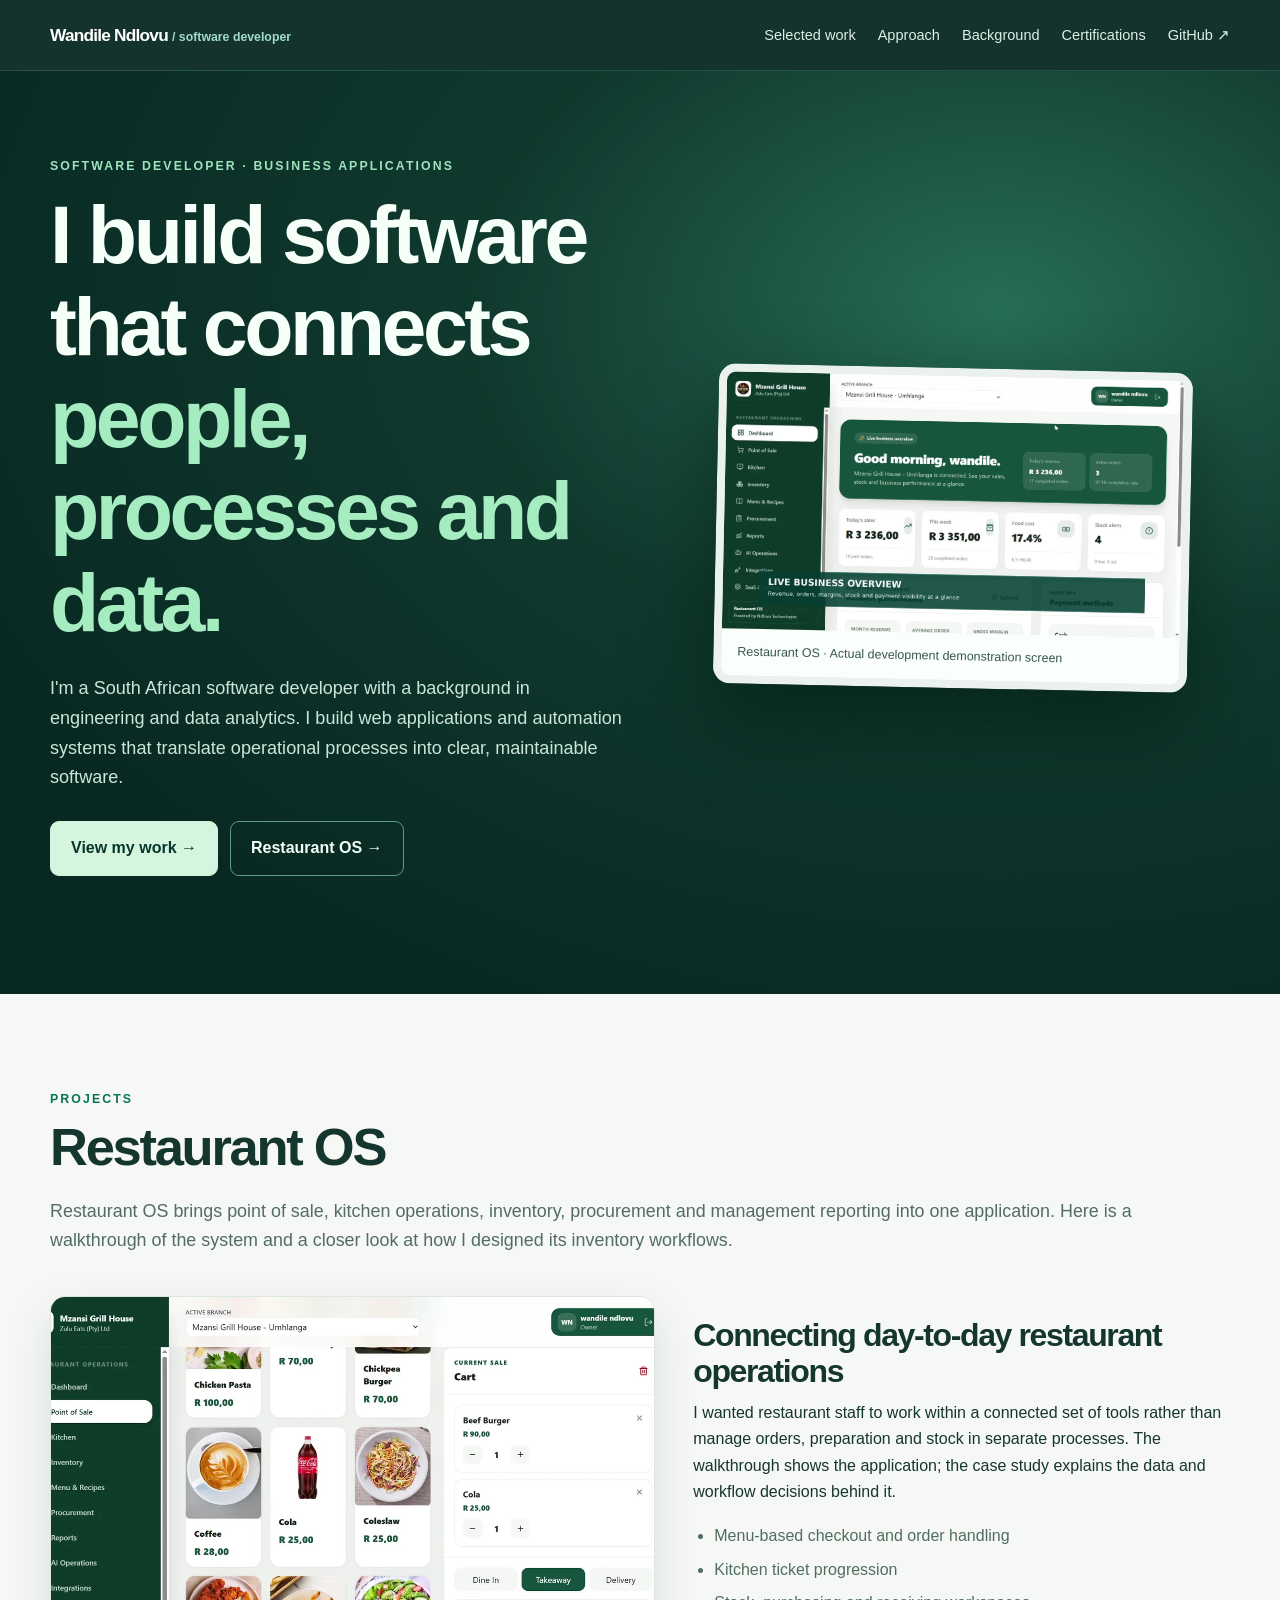
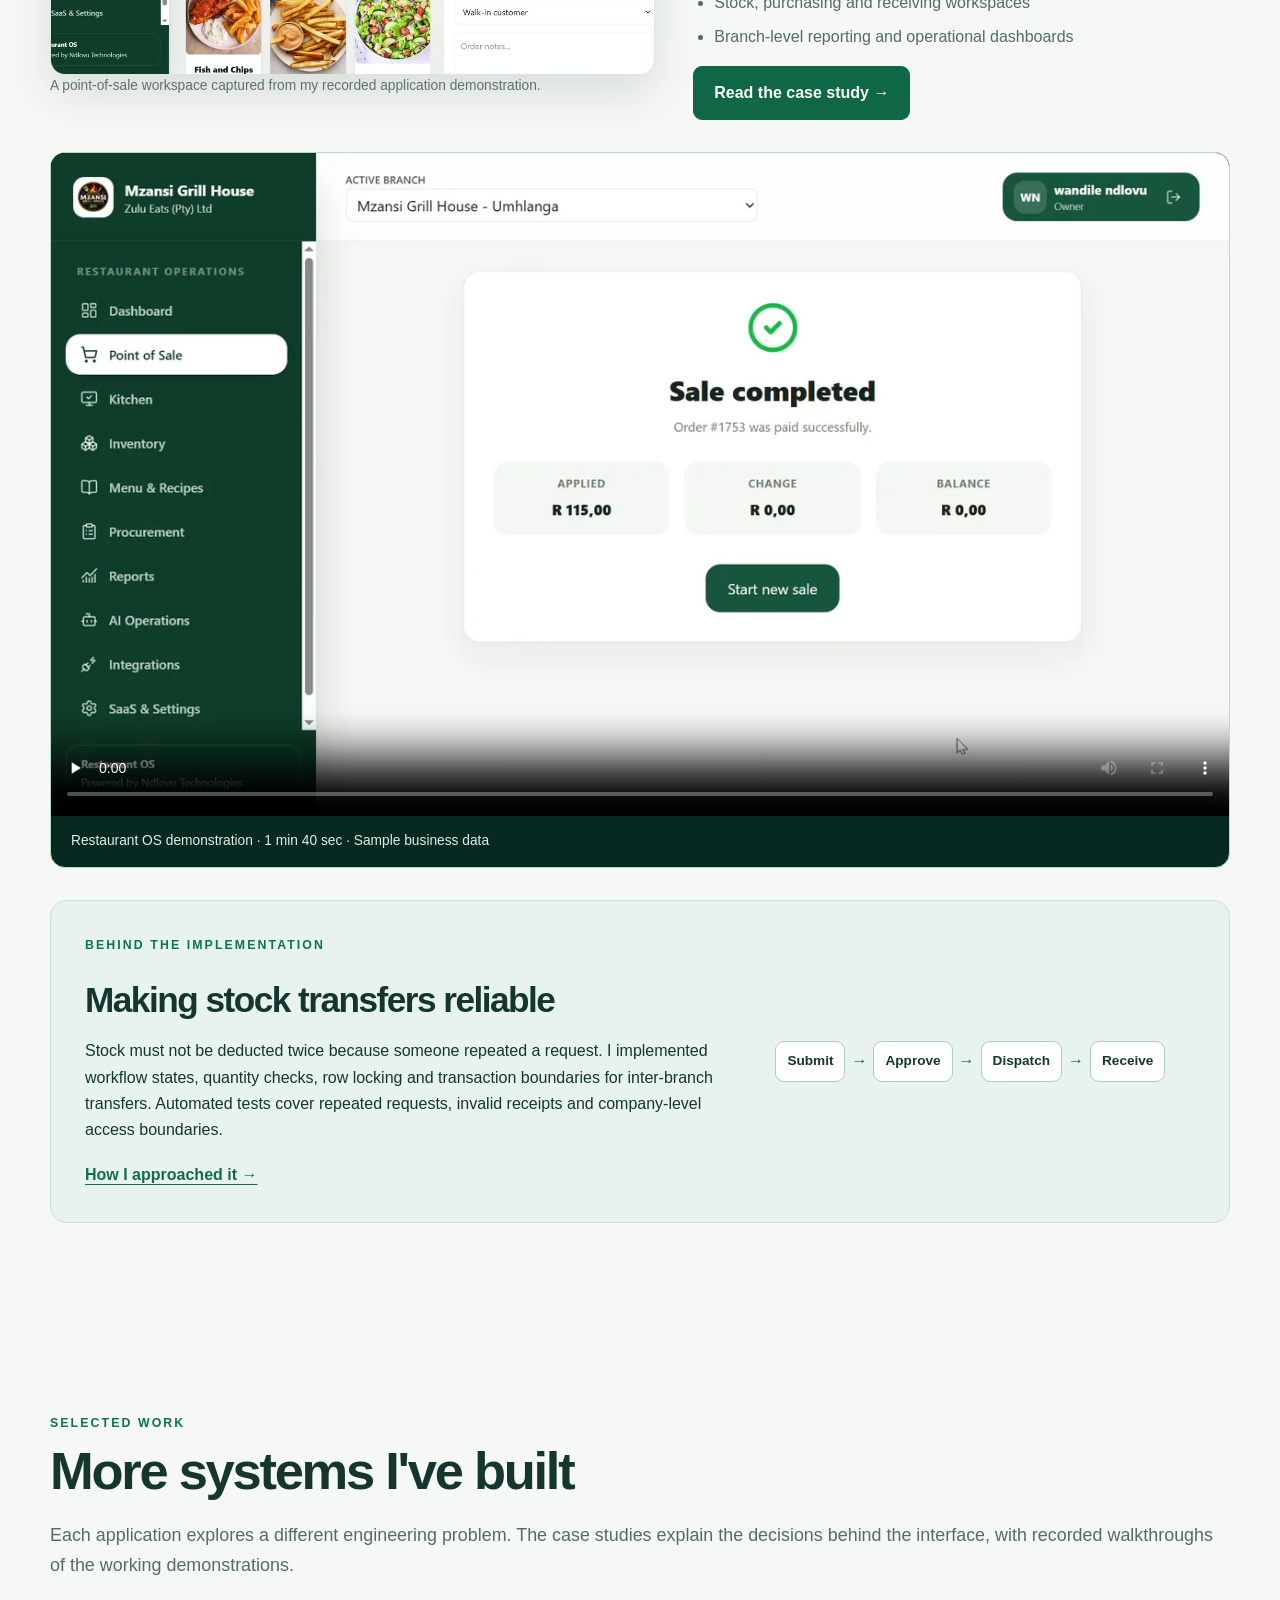
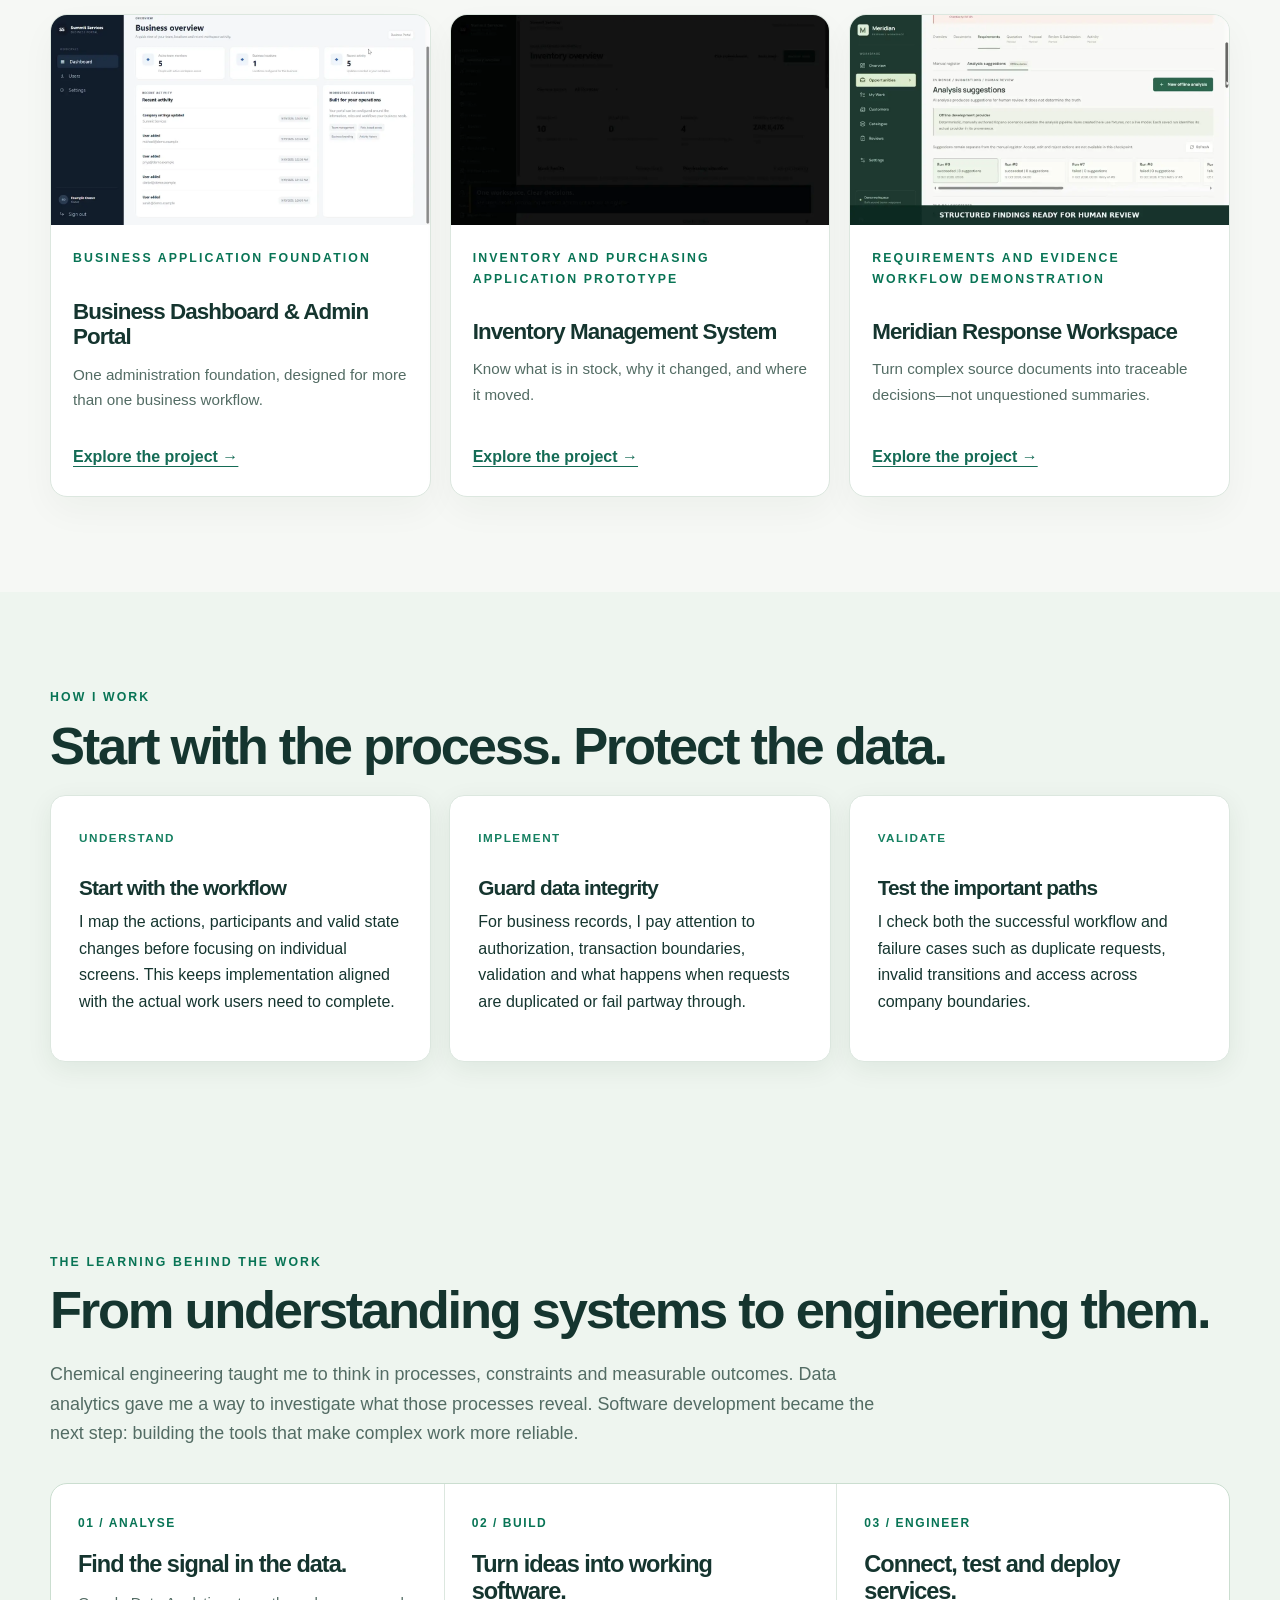
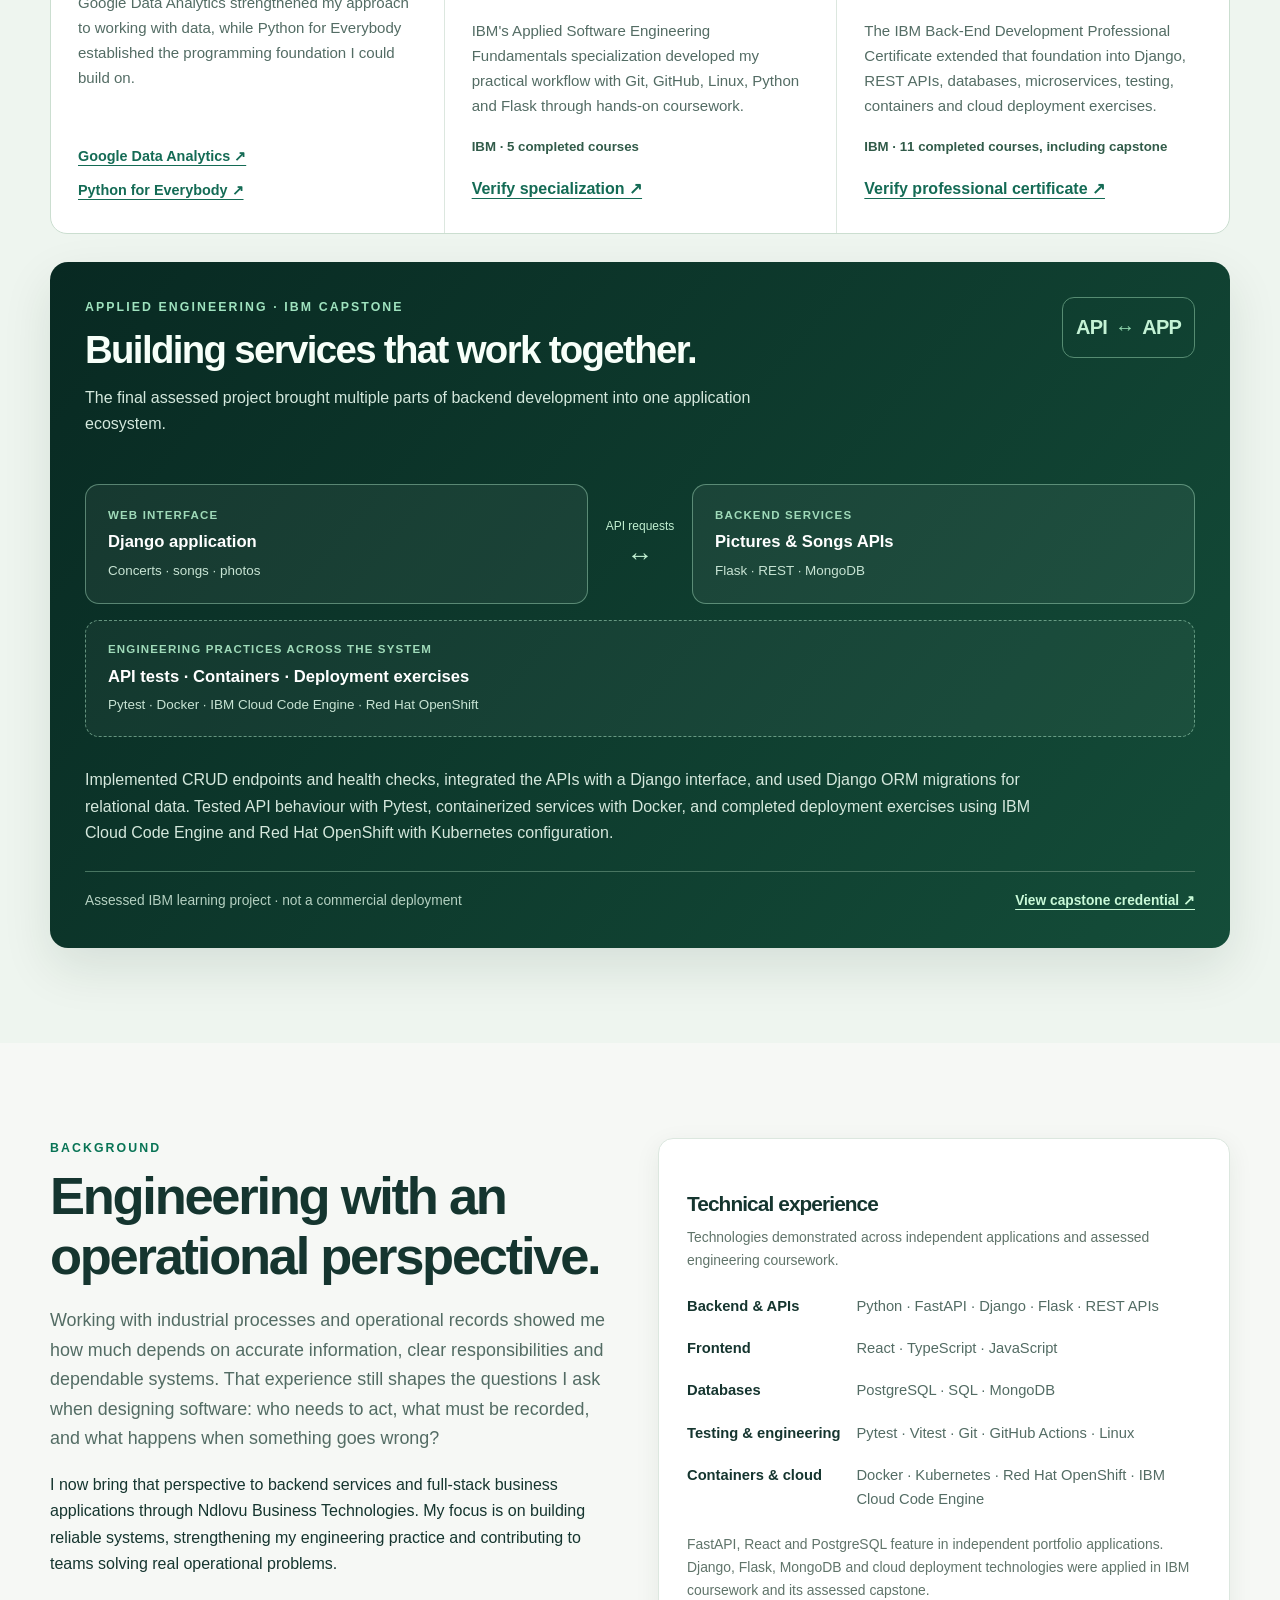
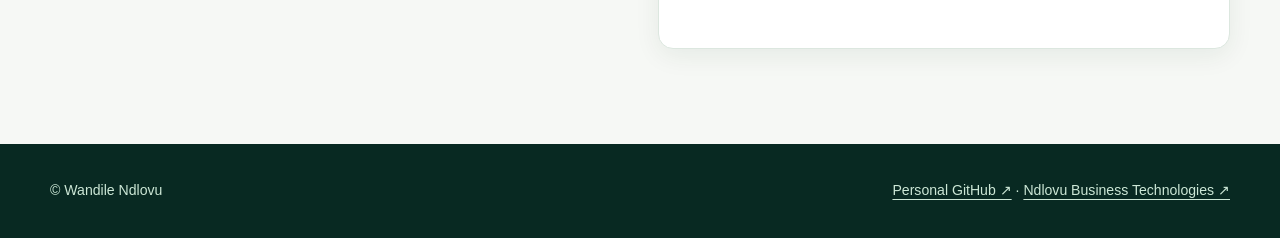
==== commit eb1f2eb9: "Version portfolio stylesheet to refresh capstone layout" ====
--- a/index.html
+++ b/index.html
@@ -4,7 +4,7 @@
   <meta charset="utf-8"><meta name="viewport" content="width=device-width,initial-scale=1">
   <meta name="description" content="Wandile Ndlovu — software developer building backend systems, full-stack applications and business automation. Explore technical projects, demonstrations and design decisions.">
   <title>Wandile Ndlovu | Portfolio</title>
-  <link rel="stylesheet" href="assets/style.css">
+  <link rel="stylesheet" href="assets/style.css?v=capstone-20261103">
 </head>
 <body>
 <a class="skip" href="#main">Skip to content</a>
--- a/assets/style.css
+++ b/assets/style.css
@@ -100,3 +100,44 @@
 .capstone-bottom a{color:#c9f9d8;font-weight:750}
 @media(max-width:900px){.learning-path{grid-template-columns:1fr}.learning-step+.learning-step{border-left:0;border-top:1px solid #dce7df}.capstone-flow{grid-template-columns:1fr}.flow-connector{transform:rotate(90deg);justify-self:center}.capstone-mark{display:none}}
 @media(max-width:650px){.learning-step{padding:24px}.capstone-feature{padding:24px}.capstone-bottom{align-items:flex-start;flex-direction:column}}
+
+/* Mobile navigation and final portfolio presentation refinements */
+html{scroll-padding-top:95px}
+#certifications,#background,#approach,#work{scroll-margin-top:95px}
+@media(max-width:650px){
+.top .nav{gap:8px;padding:11px 0 9px;min-height:0}
+.top .brand{font-size:.98rem;white-space:nowrap}
+.top .brand small{font-size:.7rem}
+.top .navlinks{display:flex;flex-wrap:nowrap;gap:20px;width:100%;max-width:100%;overflow-x:auto;overscroll-behavior-x:contain;scrollbar-width:none;padding:0 0 3px;-webkit-overflow-scrolling:touch}
+.top .navlinks::-webkit-scrollbar{display:none}
+.top .navlinks a{font-size:.79rem;white-space:nowrap;flex:none}
+html{scroll-padding-top:94px}
+#certifications,#background,#approach,#work{scroll-margin-top:94px}
+}
+.capstone-architecture{margin:27px 0 29px}
+.architecture-services{display:grid;grid-template-columns:minmax(0,1fr) 90px minmax(0,1fr);align-items:center;gap:12px}
+.architecture-node,.architecture-foundation{border:1px solid #568671;border-radius:12px;background:#ffffff0a;padding:19px;min-width:0}
+.architecture-node strong,.architecture-node span,.architecture-foundation strong,.architecture-foundation span{display:block}
+.architecture-label{font-size:.72rem!important;text-transform:uppercase;letter-spacing:.1em;color:#9fdab9!important;font-weight:750;margin-bottom:7px}
+.architecture-node strong,.architecture-foundation strong{color:white;font-size:1.04rem}
+.architecture-node span:last-child,.architecture-foundation span:last-child{color:#c4dfd0;font-size:.82rem;margin-top:6px}
+.architecture-connection{text-align:center;color:#b4e6c8;font-size:.74rem;line-height:1.2}
+.architecture-connection span{display:block}
+.architecture-connection b{display:block;font-size:1.65rem;line-height:1.5;font-weight:500}
+.architecture-foundation{margin-top:13px;border-style:dashed}
+.footer-flex a{overflow-wrap:normal}
+.footer-flex a span{white-space:nowrap}
+@media(max-width:650px){.architecture-services{grid-template-columns:1fr;gap:7px}.architecture-connection b{transform:rotate(90deg)}.architecture-connection{padding:2px}.footer-flex{gap:12px}.footer-flex>span:last-child{line-height:2}}
+
+/* Capstone diagram: explicit, resilient layout on desktop and mobile */
+.capstone-feature .capstone-architecture{display:block;margin:28px 0 30px}
+.capstone-feature .architecture-services{display:grid;grid-template-columns:minmax(0,1fr) 76px minmax(0,1fr);gap:14px;align-items:stretch}
+.capstone-feature .architecture-node{display:flex;flex-direction:column;justify-content:center;gap:7px;padding:22px;border:1px solid rgba(169,224,193,.45);border-radius:14px;background:rgba(255,255,255,.055);min-width:0}
+.capstone-feature .architecture-node .architecture-label,.capstone-feature .architecture-foundation .architecture-label{display:block;font-size:.72rem;line-height:1.45;letter-spacing:.1em;text-transform:uppercase;color:#a5e5c1;font-weight:700;margin:0}
+.capstone-feature .architecture-node strong,.capstone-feature .architecture-foundation strong{display:block;color:#fff;font-size:1.04rem;line-height:1.4}
+.capstone-feature .architecture-node>span:last-child,.capstone-feature .architecture-foundation>span:last-child{display:block;color:#c8e4d4;font-size:.84rem;line-height:1.55;margin:0}
+.capstone-feature .architecture-connection{display:flex;flex-direction:column;align-items:center;justify-content:center;gap:6px;color:#c1efd1;font-size:.75rem;line-height:1.4;text-align:center}
+.capstone-feature .architecture-connection span{display:block}
+.capstone-feature .architecture-connection b{display:block;font-size:1.65rem;font-weight:500;line-height:1.1}
+.capstone-feature .architecture-foundation{display:flex;flex-direction:column;gap:7px;margin-top:16px;padding:20px 22px;border:1px dashed rgba(169,224,193,.55);border-radius:14px;background:rgba(255,255,255,.04)}
+@media(max-width:700px){.capstone-feature .architecture-services{grid-template-columns:minmax(0,1fr);gap:10px}.capstone-feature .architecture-connection{gap:2px;padding:4px 0}.capstone-feature .architecture-connection b{transform:rotate(90deg)}.capstone-feature .architecture-node,.capstone-feature .architecture-foundation{padding:18px}}
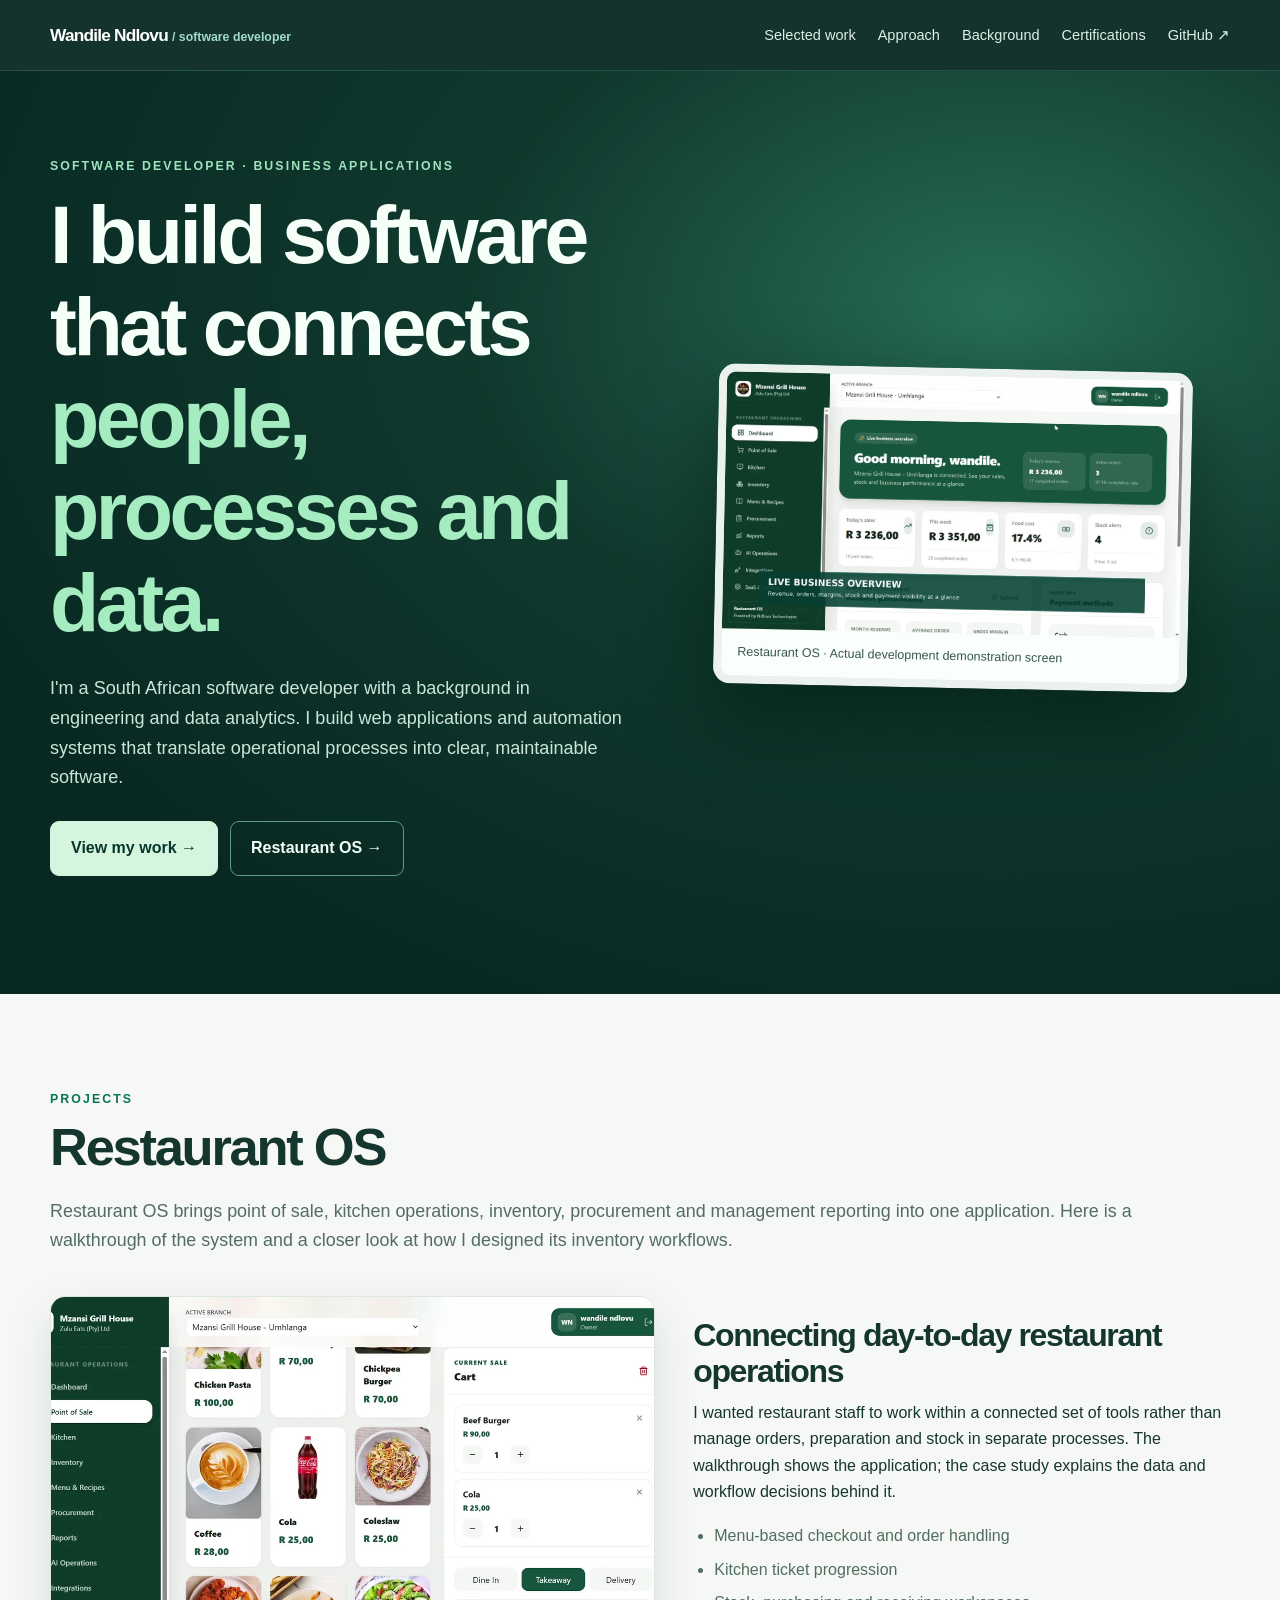
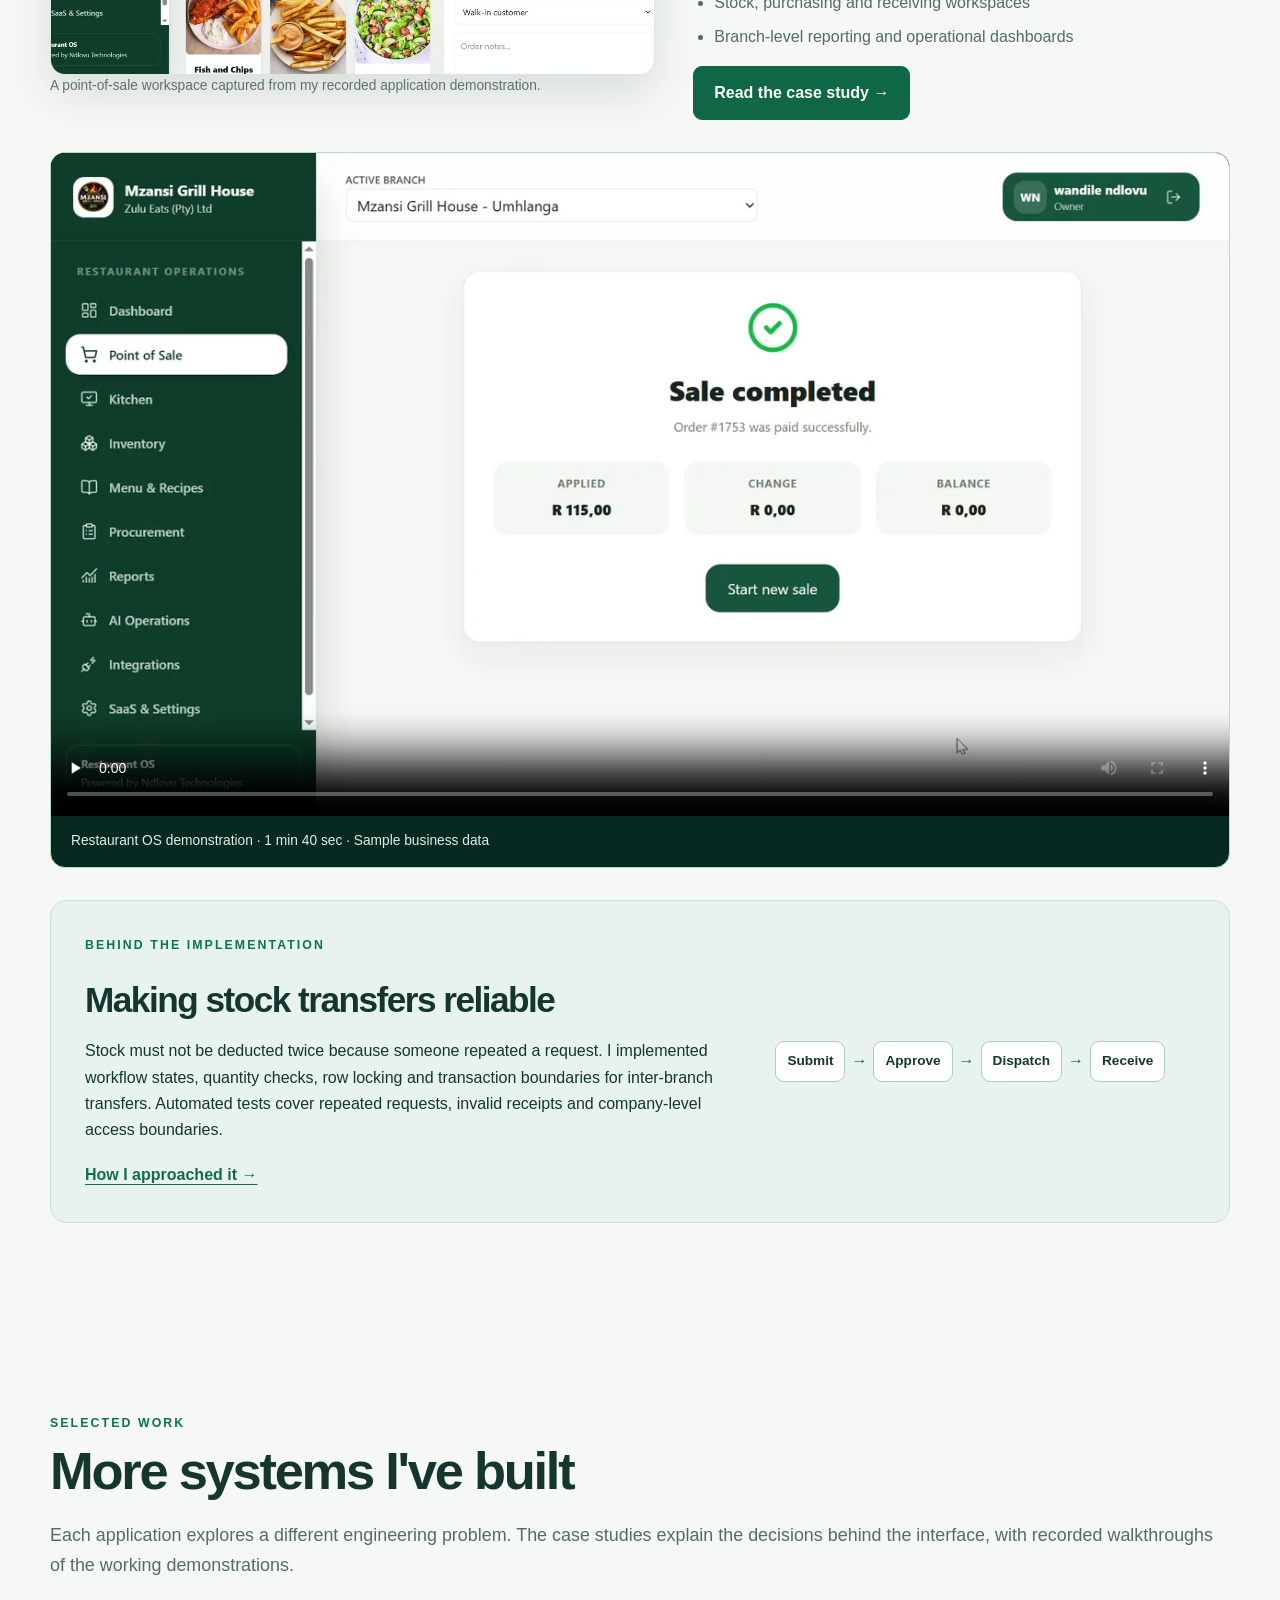
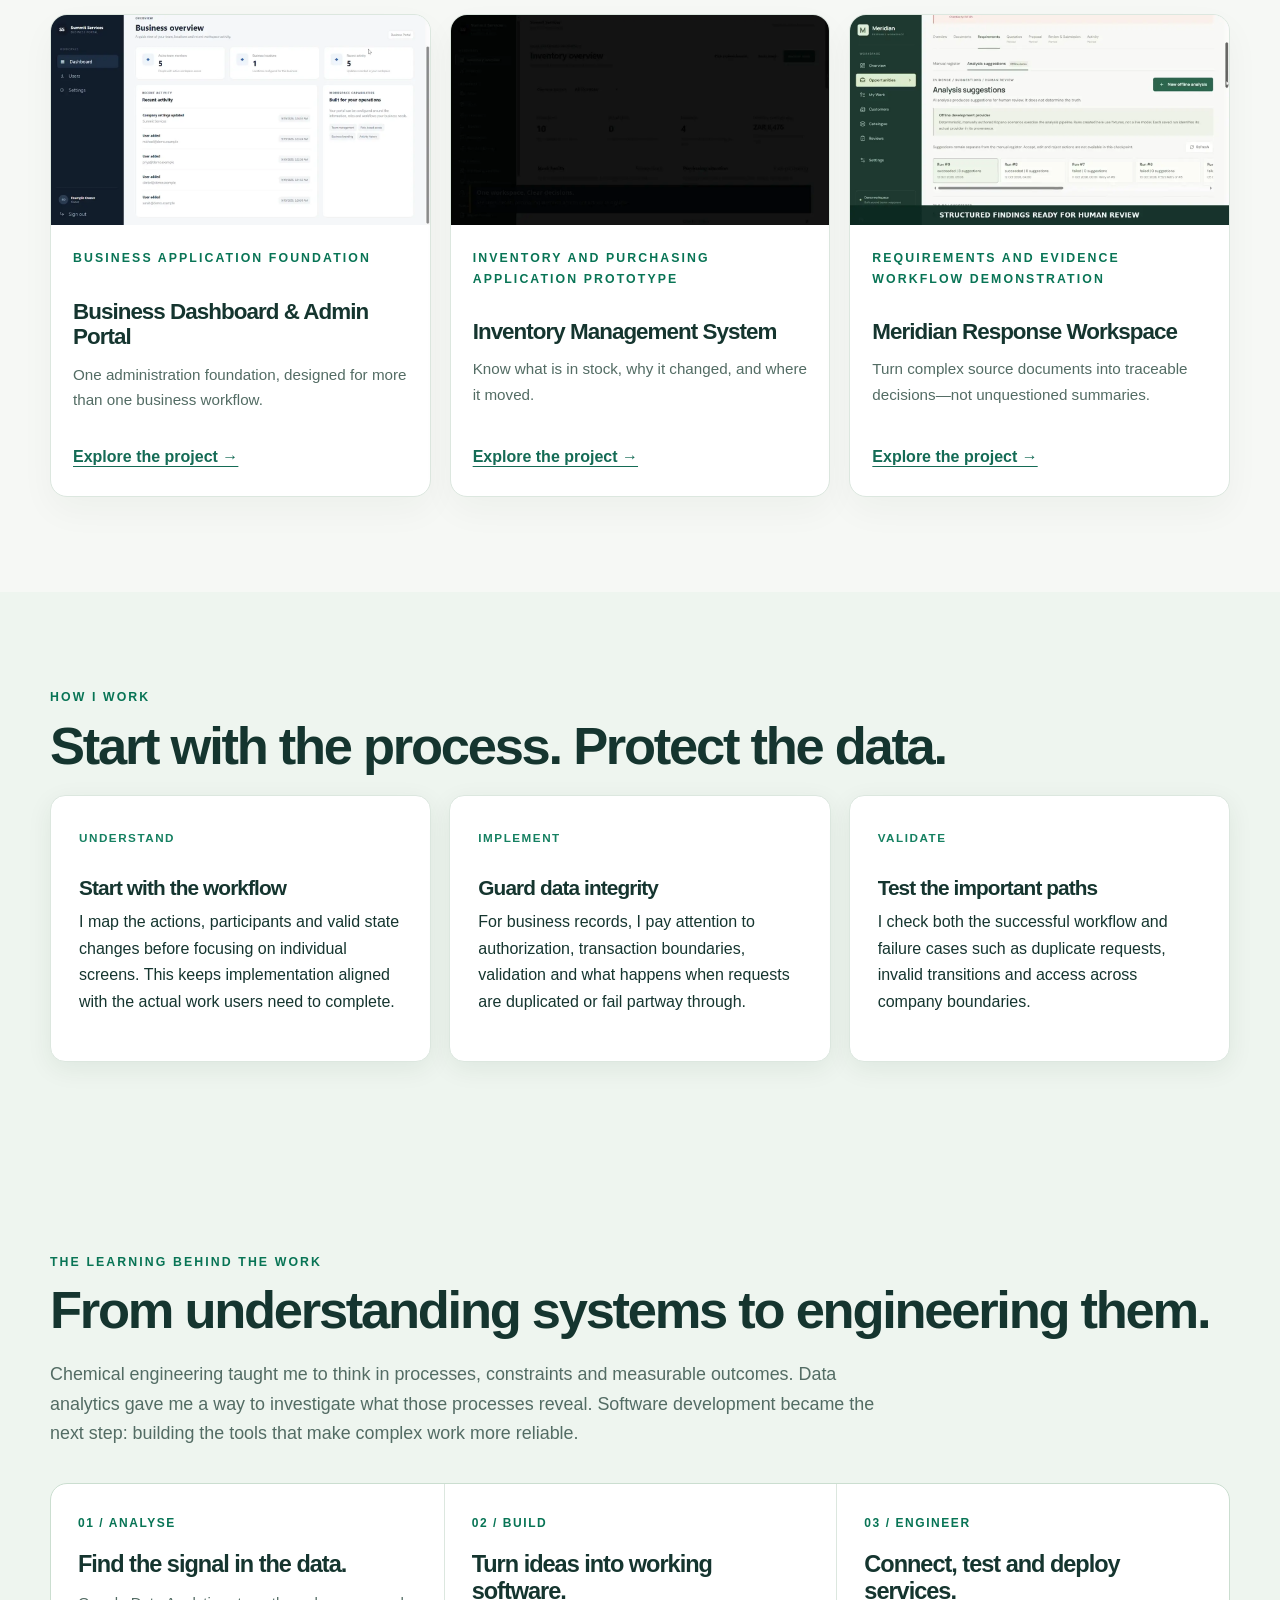
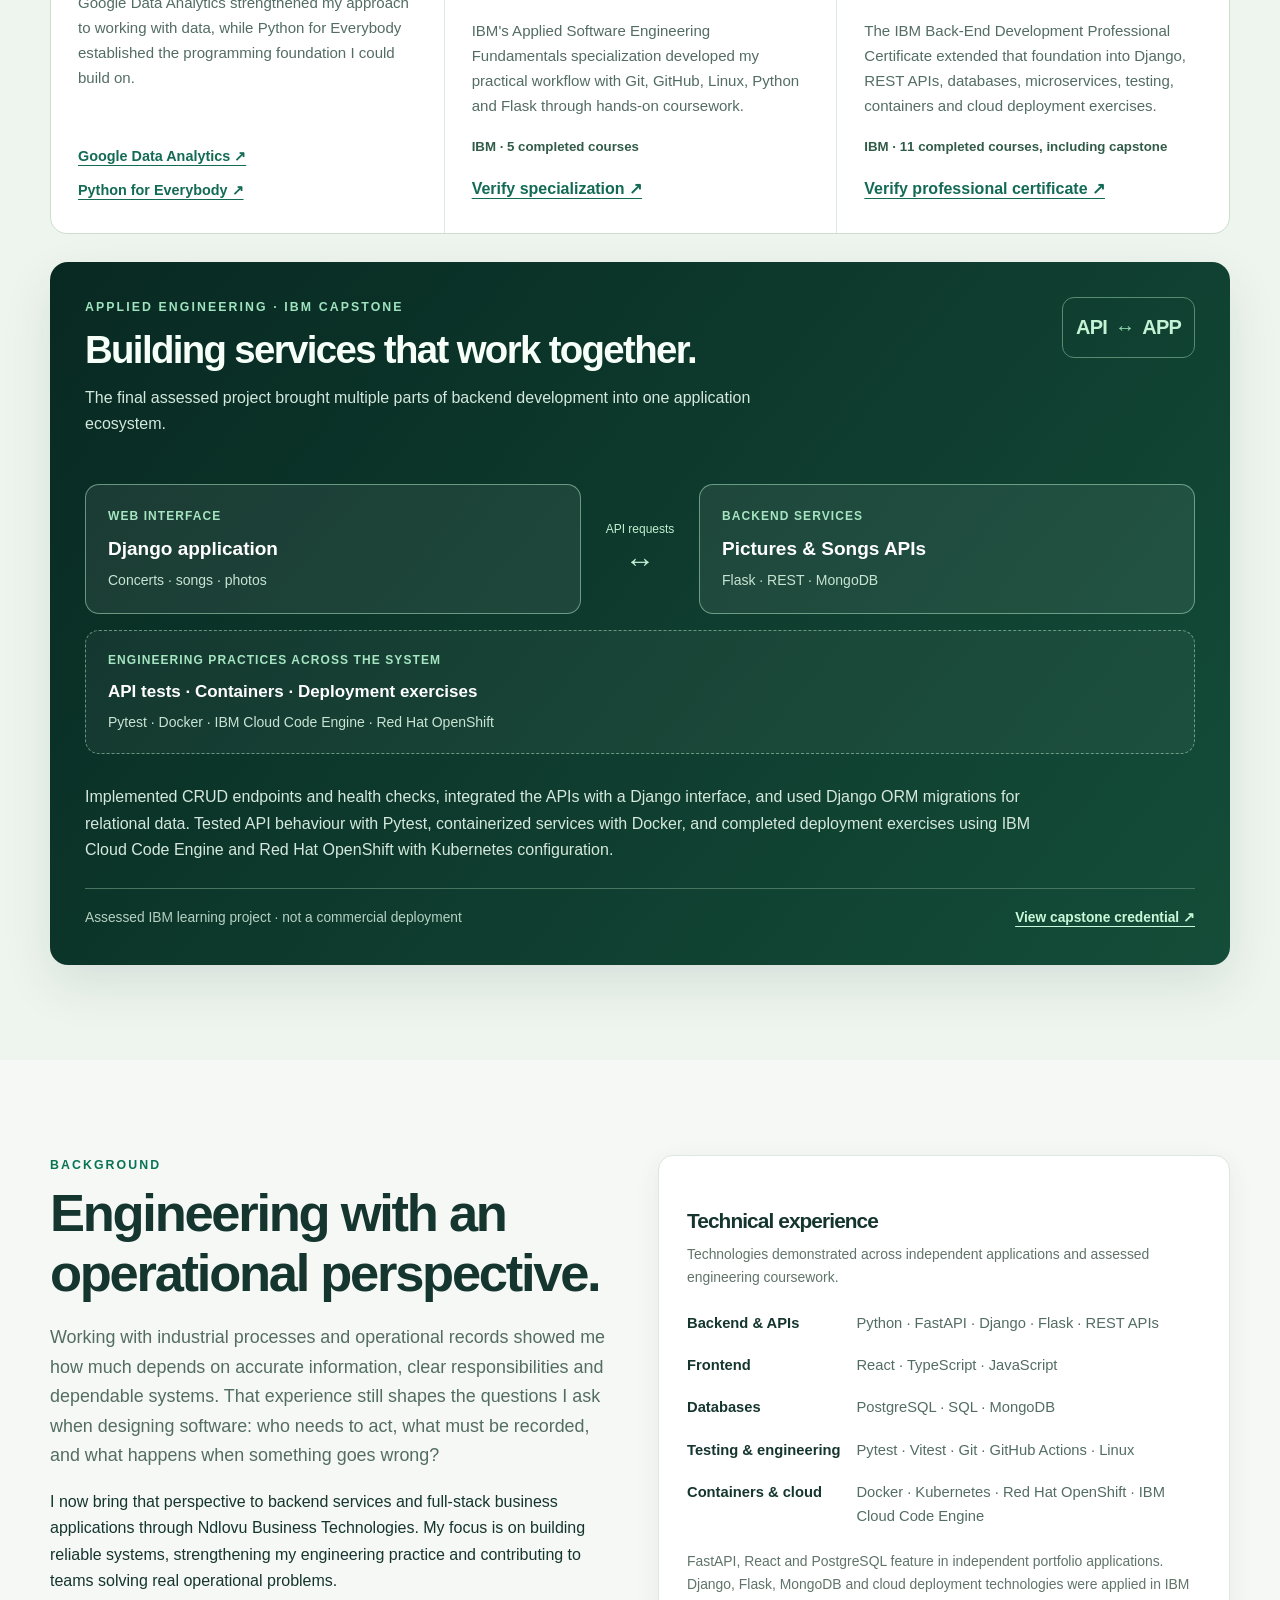
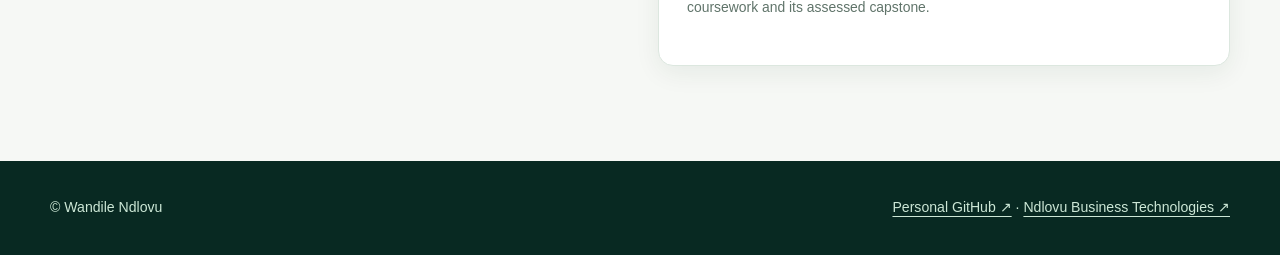
==== commit 4ee5f40f: "Make capstone architecture cards self-contained and readable" ====
--- a/index.html
+++ b/index.html
@@ -17,7 +17,29 @@
 <div class="insight-box"><div><div class="eyebrow dark">Behind the implementation</div><h3>Making stock transfers reliable</h3><p>Stock must not be deducted twice because someone repeated a request. I implemented workflow states, quantity checks, row locking and transaction boundaries for inter-branch transfers. Automated tests cover repeated requests, invalid receipts and company-level access boundaries.</p><a class="inline-link" href="projects/restaurant-os/index.html#integrity">How I approached it →</a></div><div class="flow-mini"><div>Submit</div><span>→</span><div>Approve</div><span>→</span><div>Dispatch</div><span>→</span><div>Receive</div></div></div>
 </div></section>
 <section class="section" id="more-projects"><div class="wrap"><div class="eyebrow dark">Selected work</div><h2>More systems I've built</h2><p class="lead">Each application explores a different engineering problem. The case studies explain the decisions behind the interface, with recorded walkthroughs of the working demonstrations.</p><div class="visual-projects"><article class="visual-project"><a href="projects/business-dashboard/index.html" class="visual-project-image"><img loading="lazy" src="assets/media/business-dashboard.webp" alt="Business Dashboard &amp; Admin Portal actual application demonstration screen"></a><div class="visual-project-body"><div class="eyebrow dark">Business application foundation</div><h3>Business Dashboard &amp; Admin Portal</h3><p>One administration foundation, designed for more than one business workflow.</p><a class="inline-link" href="projects/business-dashboard/index.html">Explore the project →</a></div></article><article class="visual-project"><a href="projects/inventory-management/index.html" class="visual-project-image"><img loading="lazy" src="assets/media/inventory-overview.webp" alt="Inventory Management System actual application demonstration screen"></a><div class="visual-project-body"><div class="eyebrow dark">Inventory and purchasing application prototype</div><h3>Inventory Management System</h3><p>Know what is in stock, why it changed, and where it moved.</p><a class="inline-link" href="projects/inventory-management/index.html">Explore the project →</a></div></article><article class="visual-project"><a href="projects/meridian-response/index.html" class="visual-project-image"><img loading="lazy" src="assets/media/meridian-review.webp" alt="Meridian Response Workspace actual application demonstration screen"></a><div class="visual-project-body"><div class="eyebrow dark">Requirements and evidence workflow demonstration</div><h3>Meridian Response Workspace</h3><p>Turn complex source documents into traceable decisions—not unquestioned summaries.</p><a class="inline-link" href="projects/meridian-response/index.html">Explore the project →</a></div></article></div></div></section><section class="section alt" id="approach"><div class="wrap"><div class="eyebrow dark">How I work</div><h2>Start with the process. Protect the data.</h2><div class="grid3"><article class="panel"><span class="num">Understand</span><h3>Start with the workflow</h3><p>I map the actions, participants and valid state changes before focusing on individual screens. This keeps implementation aligned with the actual work users need to complete.</p></article><article class="panel"><span class="num">Implement</span><h3>Guard data integrity</h3><p>For business records, I pay attention to authorization, transaction boundaries, validation and what happens when requests are duplicated or fail partway through.</p></article><article class="panel"><span class="num">Validate</span><h3>Test the important paths</h3><p>I check both the successful workflow and failure cases such as duplicate requests, invalid transitions and access across company boundaries.</p></article></div></div></section>
-<section class="section alt" id="certifications"><div class="wrap"><div class="eyebrow dark">The learning behind the work</div><h2>From understanding systems to engineering them.</h2><p class="lead credential-intro">Chemical engineering taught me to think in processes, constraints and measurable outcomes. Data analytics gave me a way to investigate what those processes reveal. Software development became the next step: building the tools that make complex work more reliable.</p><div class="learning-path" aria-label="Professional learning progression"><div class="learning-step"><span class="learning-index">01 / ANALYSE</span><h3>Find the signal in the data.</h3><p>Google Data Analytics strengthened my approach to working with data, while Python for Everybody established the programming foundation I could build on.</p><div class="learning-links"><a href="https://coursera.org/share/1961a213888c96dcf7efc5d45b0d8253" target="_blank" rel="noopener noreferrer">Google Data Analytics ↗</a><a href="https://coursera.org/share/98b746ebfc0a7ea8866aea2bcbd917bb" target="_blank" rel="noopener noreferrer">Python for Everybody ↗</a></div></div><div class="learning-step"><span class="learning-index">02 / BUILD</span><h3>Turn ideas into working software.</h3><p>IBM's Applied Software Engineering Fundamentals specialization developed my practical workflow with Git, GitHub, Linux, Python and Flask through hands-on coursework.</p><p class="learning-meta">IBM · 5 completed courses</p><a class="inline-link" href="https://coursera.org/share/a6c1c4b986ab6524336faaecf5420b88" target="_blank" rel="noopener noreferrer">Verify specialization ↗</a></div><div class="learning-step"><span class="learning-index">03 / ENGINEER</span><h3>Connect, test and deploy services.</h3><p>The IBM Back-End Development Professional Certificate extended that foundation into Django, REST APIs, databases, microservices, testing, containers and cloud deployment exercises.</p><p class="learning-meta">IBM · 11 completed courses, including capstone</p><a class="inline-link" href="https://coursera.org/share/a2dcc6f86585a7b8599a36f9d09b4b5b" target="_blank" rel="noopener noreferrer">Verify professional certificate ↗</a></div></div><div class="capstone-feature"><div class="capstone-heading"><div><div class="eyebrow">Applied engineering · IBM capstone</div><h3>Building services that work together.</h3><p>The final assessed project brought multiple parts of backend development into one application ecosystem.</p></div><div class="capstone-mark" aria-hidden="true">API<span>↔</span>APP</div></div><div class="capstone-architecture" aria-label="Django web application consumes the Flask REST APIs, with testing and deployment supporting the system"><div class="architecture-services"><div class="architecture-node"><span class="architecture-label">Web interface</span><strong>Django application</strong><span>Concerts · songs · photos</span></div><div class="architecture-connection" aria-hidden="true"><span>API requests</span><b>↔</b></div><div class="architecture-node"><span class="architecture-label">Backend services</span><strong>Pictures &amp; Songs APIs</strong><span>Flask · REST · MongoDB</span></div></div><div class="architecture-foundation"><span class="architecture-label">Engineering practices across the system</span><strong>API tests · Containers · Deployment exercises</strong><span>Pytest · Docker · IBM Cloud Code Engine · Red Hat OpenShift</span></div></div><p>Implemented CRUD endpoints and health checks, integrated the APIs with a Django interface, and used Django ORM migrations for relational data. Tested API behaviour with Pytest, containerized services with Docker, and completed deployment exercises using IBM Cloud Code Engine and Red Hat OpenShift with Kubernetes configuration.</p><div class="capstone-bottom"><span>Assessed IBM learning project · not a commercial deployment</span><a href="https://coursera.org/share/3fd48afa4b3be724c8dde43e35e6f756" target="_blank" rel="noopener noreferrer">View capstone credential ↗</a></div></div></div></section>
+<section class="section alt" id="certifications"><div class="wrap"><div class="eyebrow dark">The learning behind the work</div><h2>From understanding systems to engineering them.</h2><p class="lead credential-intro">Chemical engineering taught me to think in processes, constraints and measurable outcomes. Data analytics gave me a way to investigate what those processes reveal. Software development became the next step: building the tools that make complex work more reliable.</p><div class="learning-path" aria-label="Professional learning progression"><div class="learning-step"><span class="learning-index">01 / ANALYSE</span><h3>Find the signal in the data.</h3><p>Google Data Analytics strengthened my approach to working with data, while Python for Everybody established the programming foundation I could build on.</p><div class="learning-links"><a href="https://coursera.org/share/1961a213888c96dcf7efc5d45b0d8253" target="_blank" rel="noopener noreferrer">Google Data Analytics ↗</a><a href="https://coursera.org/share/98b746ebfc0a7ea8866aea2bcbd917bb" target="_blank" rel="noopener noreferrer">Python for Everybody ↗</a></div></div><div class="learning-step"><span class="learning-index">02 / BUILD</span><h3>Turn ideas into working software.</h3><p>IBM's Applied Software Engineering Fundamentals specialization developed my practical workflow with Git, GitHub, Linux, Python and Flask through hands-on coursework.</p><p class="learning-meta">IBM · 5 completed courses</p><a class="inline-link" href="https://coursera.org/share/a6c1c4b986ab6524336faaecf5420b88" target="_blank" rel="noopener noreferrer">Verify specialization ↗</a></div><div class="learning-step"><span class="learning-index">03 / ENGINEER</span><h3>Connect, test and deploy services.</h3><p>The IBM Back-End Development Professional Certificate extended that foundation into Django, REST APIs, databases, microservices, testing, containers and cloud deployment exercises.</p><p class="learning-meta">IBM · 11 completed courses, including capstone</p><a class="inline-link" href="https://coursera.org/share/a2dcc6f86585a7b8599a36f9d09b4b5b" target="_blank" rel="noopener noreferrer">Verify professional certificate ↗</a></div></div><div class="capstone-feature"><div class="capstone-heading"><div><div class="eyebrow">Applied engineering · IBM capstone</div><h3>Building services that work together.</h3><p>The final assessed project brought multiple parts of backend development into one application ecosystem.</p></div><div class="capstone-mark" aria-hidden="true">API<span>↔</span>APP</div></div><div class="capstone-architecture" aria-label="Django web application connects to Flask REST APIs; testing and deployment support both services" style="display:block;margin:28px 0 30px;">
+  <div style="display:flex;flex-wrap:wrap;align-items:stretch;gap:14px;">
+    <div style="flex:1 1 230px;min-width:0;display:block;padding:22px;border:1px solid rgba(169,224,193,.55);border-radius:14px;background:rgba(255,255,255,.07);">
+      <div style="display:block;font-size:12px;letter-spacing:.09em;text-transform:uppercase;font-weight:700;color:#a5e5c1;margin-bottom:10px;">Web interface</div>
+      <div style="display:block;font-size:19px;font-weight:750;line-height:1.4;color:#fff;margin-bottom:6px;">Django application</div>
+      <div style="display:block;font-size:14px;line-height:1.6;color:#c8e4d4;">Concerts · songs · photos</div>
+    </div>
+    <div style="flex:0 0 90px;display:flex;flex-direction:column;align-items:center;justify-content:center;gap:6px;text-align:center;color:#c1efd1;padding:8px;">
+      <div style="display:block;font-size:12px;line-height:1.4;">API requests</div>
+      <div style="display:block;font-size:30px;line-height:1.1;" aria-hidden="true">↔</div>
+    </div>
+    <div style="flex:1 1 230px;min-width:0;display:block;padding:22px;border:1px solid rgba(169,224,193,.55);border-radius:14px;background:rgba(255,255,255,.07);">
+      <div style="display:block;font-size:12px;letter-spacing:.09em;text-transform:uppercase;font-weight:700;color:#a5e5c1;margin-bottom:10px;">Backend services</div>
+      <div style="display:block;font-size:19px;font-weight:750;line-height:1.4;color:#fff;margin-bottom:6px;">Pictures &amp; Songs APIs</div>
+      <div style="display:block;font-size:14px;line-height:1.6;color:#c8e4d4;">Flask · REST · MongoDB</div>
+    </div>
+  </div>
+  <div style="display:block;margin-top:16px;padding:20px 22px;border:1px dashed rgba(169,224,193,.55);border-radius:14px;background:rgba(255,255,255,.045);">
+    <div style="display:block;font-size:12px;letter-spacing:.09em;text-transform:uppercase;font-weight:700;color:#a5e5c1;margin-bottom:9px;">Engineering practices across the system</div>
+    <div style="display:block;font-size:17px;line-height:1.45;font-weight:700;color:#fff;margin-bottom:6px;">API tests · Containers · Deployment exercises</div>
+    <div style="display:block;font-size:14px;line-height:1.6;color:#c8e4d4;">Pytest · Docker · IBM Cloud Code Engine · Red Hat OpenShift</div>
+  </div>
+</div><p>Implemented CRUD endpoints and health checks, integrated the APIs with a Django interface, and used Django ORM migrations for relational data. Tested API behaviour with Pytest, containerized services with Docker, and completed deployment exercises using IBM Cloud Code Engine and Red Hat OpenShift with Kubernetes configuration.</p><div class="capstone-bottom"><span>Assessed IBM learning project · not a commercial deployment</span><a href="https://coursera.org/share/3fd48afa4b3be724c8dde43e35e6f756" target="_blank" rel="noopener noreferrer">View capstone credential ↗</a></div></div></div></section>
 <section class="section" id="background"><div class="wrap two"><div><div class="eyebrow dark">Background</div><h2>Engineering with an operational perspective.</h2><p class="lead">Working with industrial processes and operational records showed me how much depends on accurate information, clear responsibilities and dependable systems. That experience still shapes the questions I ask when designing software: who needs to act, what must be recorded, and what happens when something goes wrong?</p><p>I now bring that perspective to backend services and full-stack business applications through Ndlovu Business Technologies. My focus is on building reliable systems, strengthening my engineering practice and contributing to teams solving real operational problems.</p></div><aside class="panel"><h3>Technical experience</h3><p class="small">Technologies demonstrated across independent applications and assessed engineering coursework.</p><dl class="stack-list"><dt>Backend &amp; APIs</dt><dd>Python · FastAPI · Django · Flask · REST APIs</dd><dt>Frontend</dt><dd>React · TypeScript · JavaScript</dd><dt>Databases</dt><dd>PostgreSQL · SQL · MongoDB</dd><dt>Testing &amp; engineering</dt><dd>Pytest · Vitest · Git · GitHub Actions · Linux</dd><dt>Containers &amp; cloud</dt><dd>Docker · Kubernetes · Red Hat OpenShift · IBM Cloud Code Engine</dd></dl><p class="small">FastAPI, React and PostgreSQL feature in independent portfolio applications. Django, Flask, MongoDB and cloud deployment technologies were applied in IBM coursework and its assessed capstone.</p></aside></div></section>
 </main><footer class="footer"><div class="wrap footer-flex"><span>© Wandile Ndlovu</span><span><a href="https://github.com/Mbuso100" rel="noopener noreferrer" target="_blank">Personal GitHub ↗</a> · <a href="https://ndlovutech.com" rel="noopener noreferrer" target="_blank">Ndlovu Business Technologies <span aria-hidden="true">↗</span></a></span></div></footer>
 </body></html>
